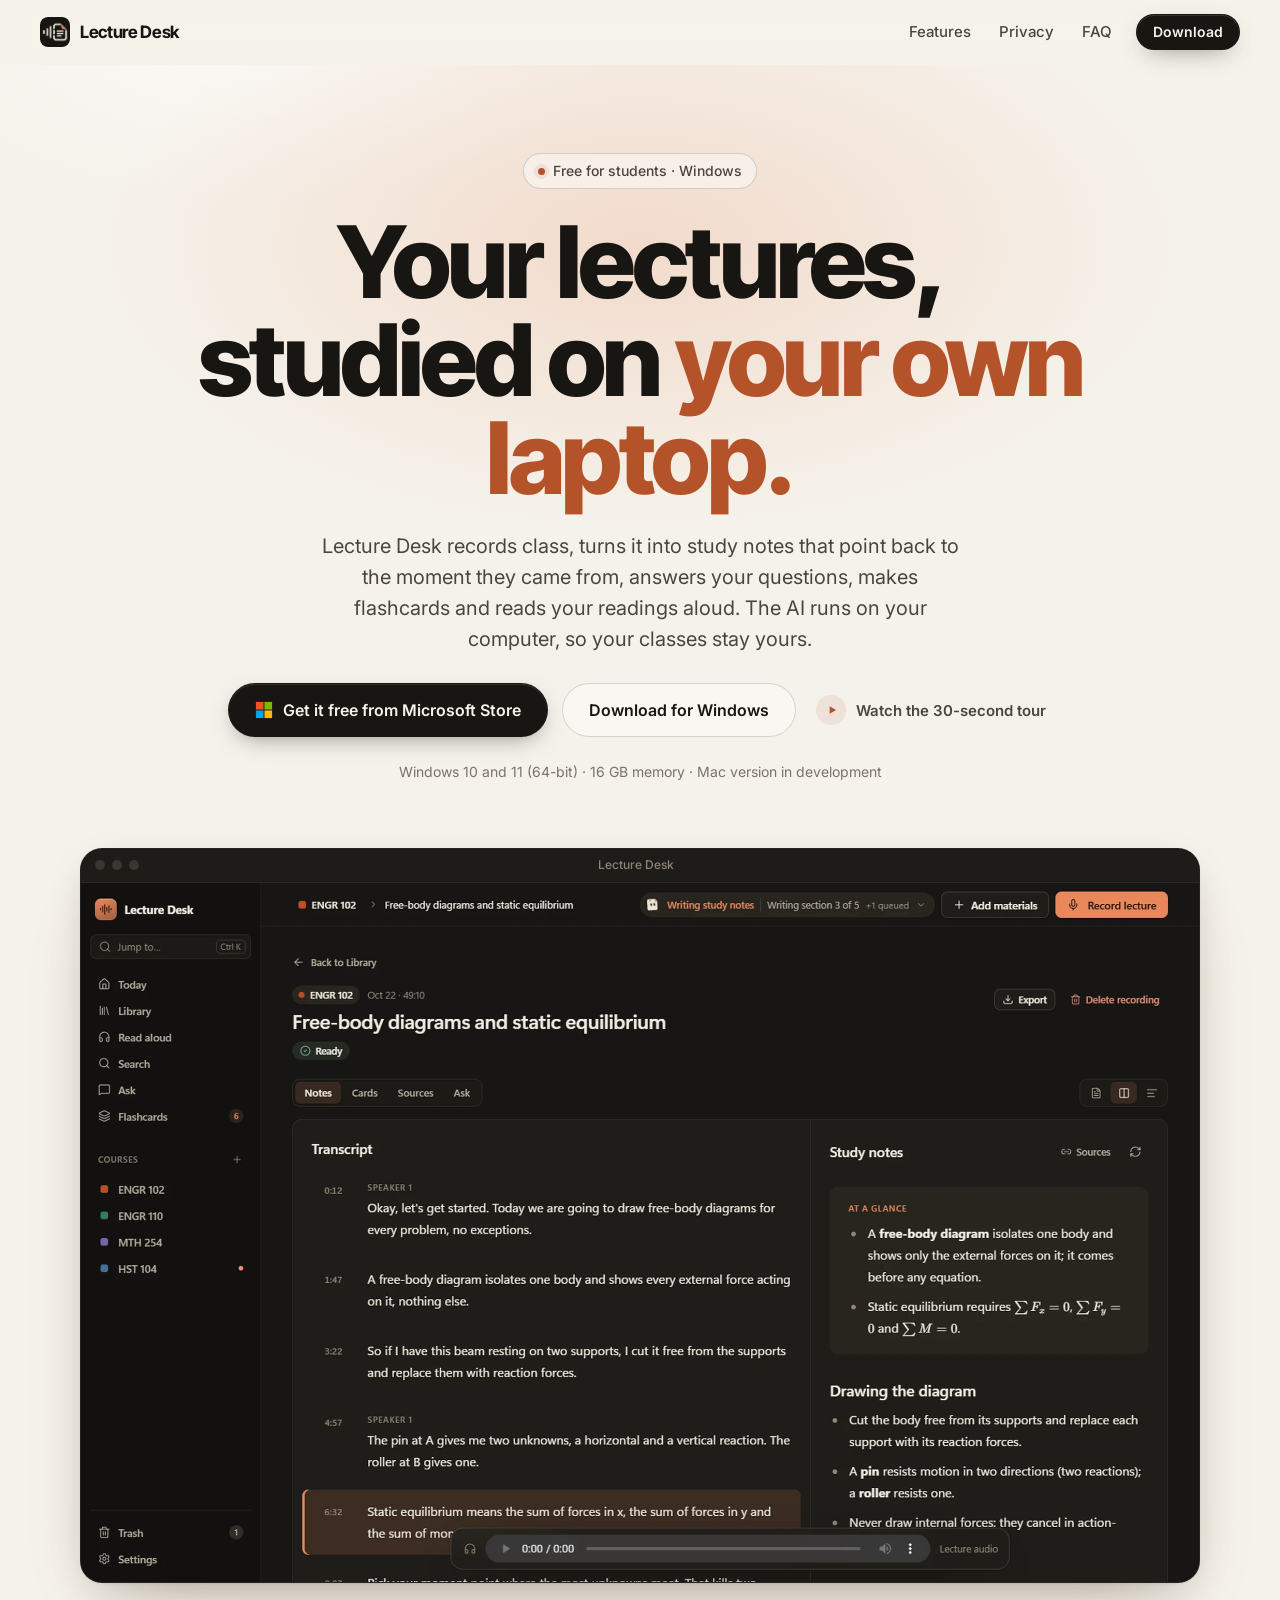
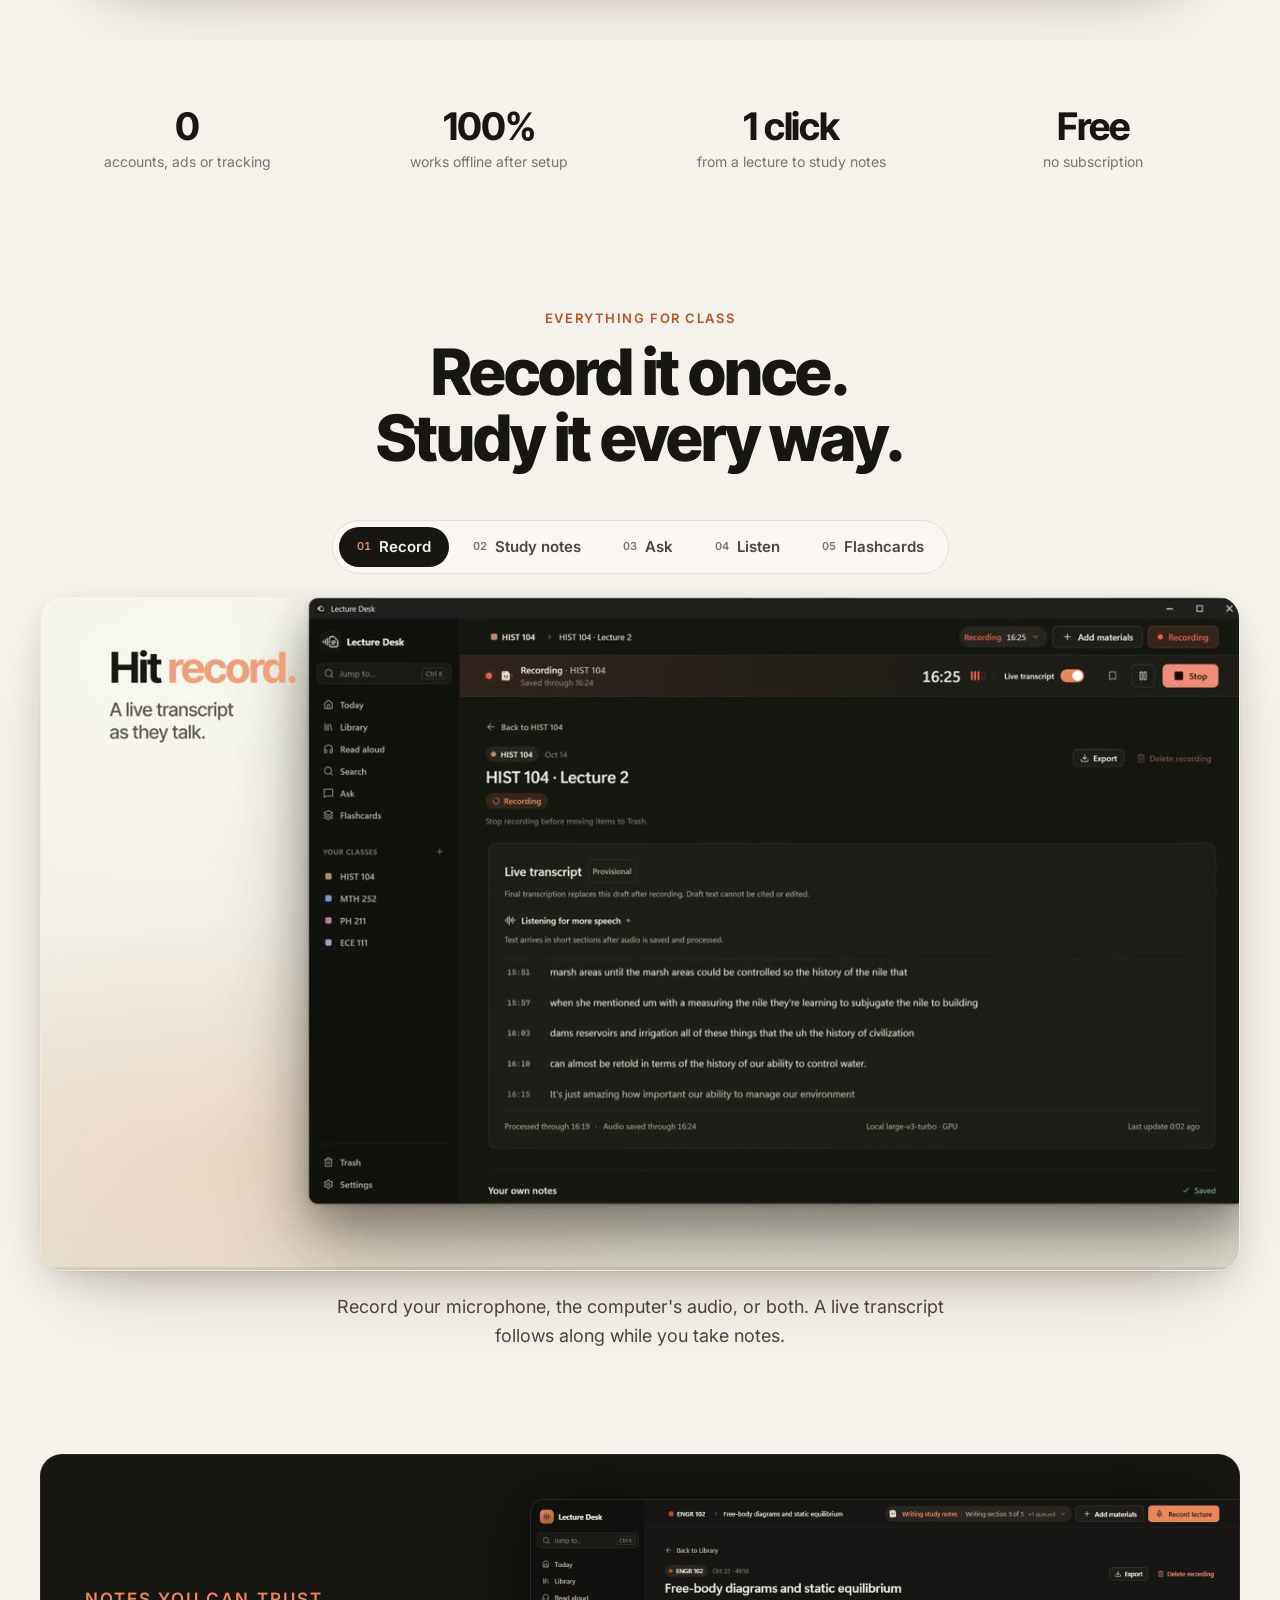
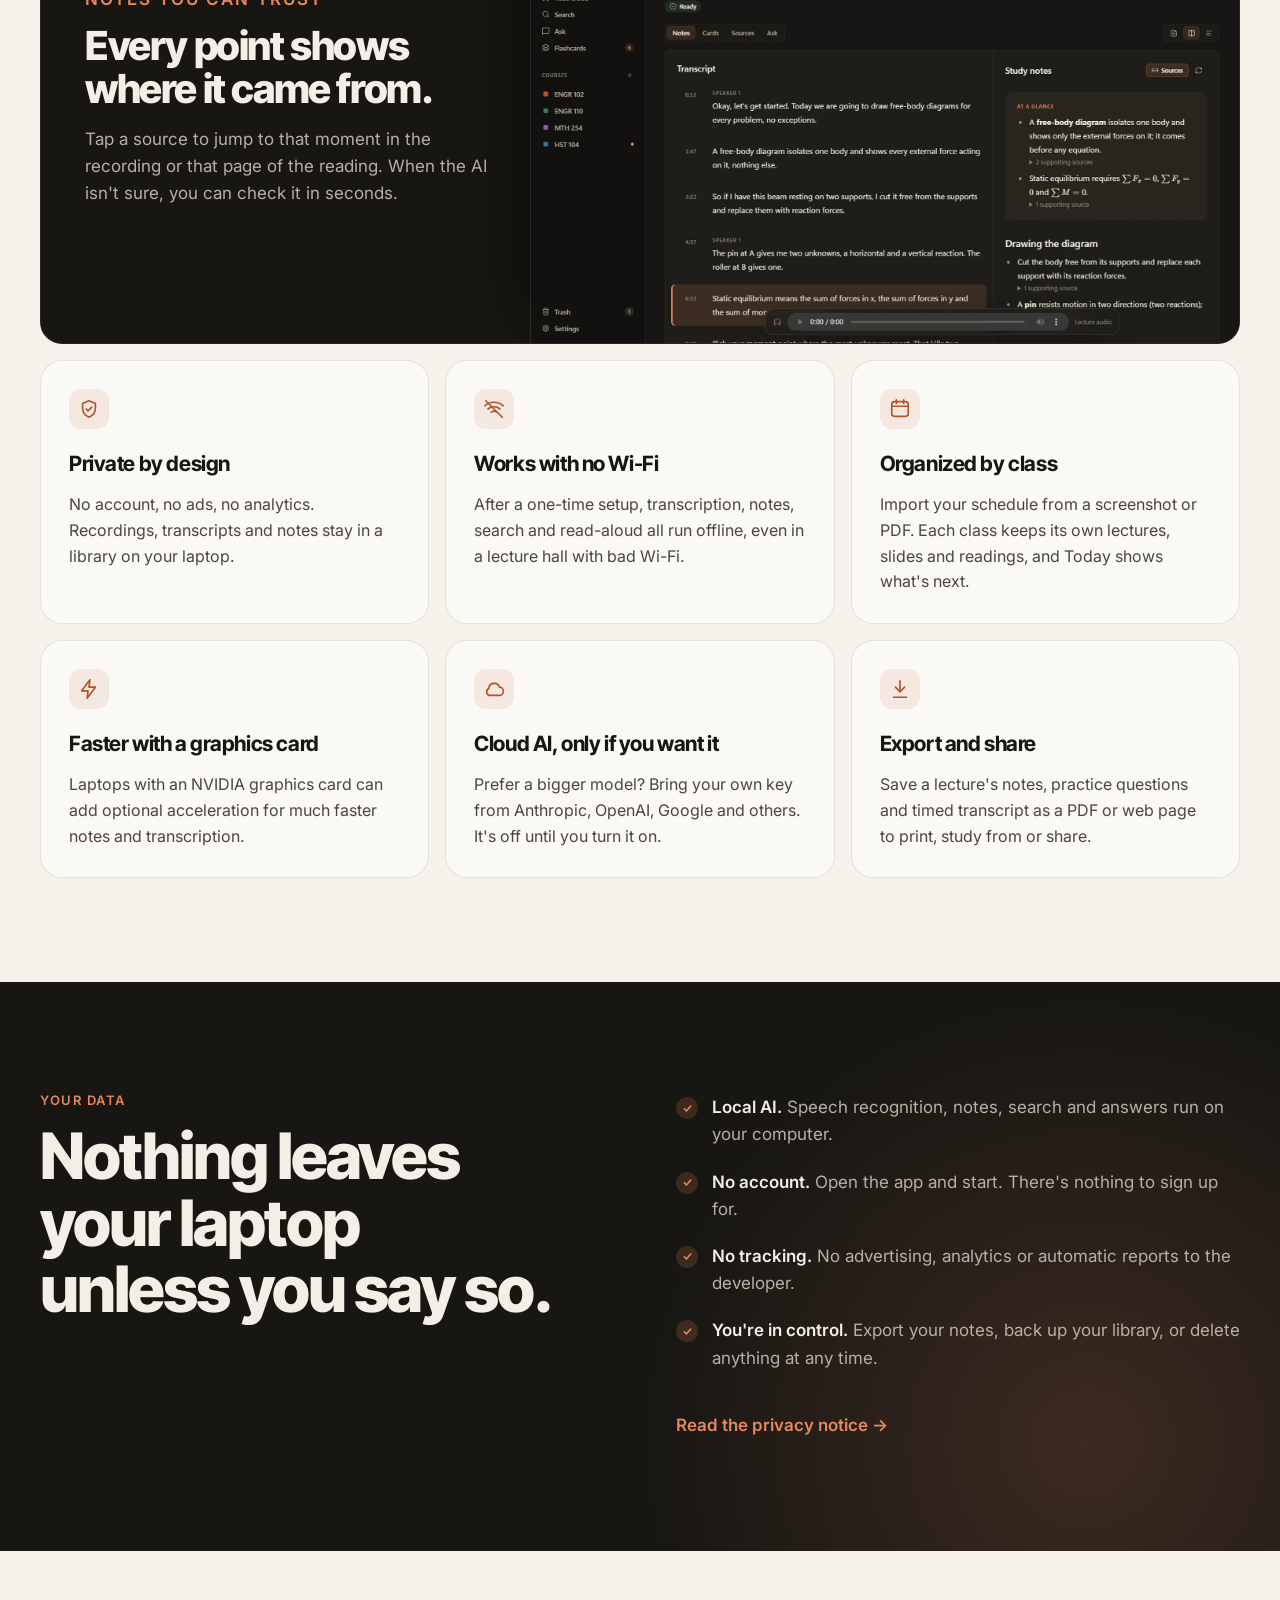
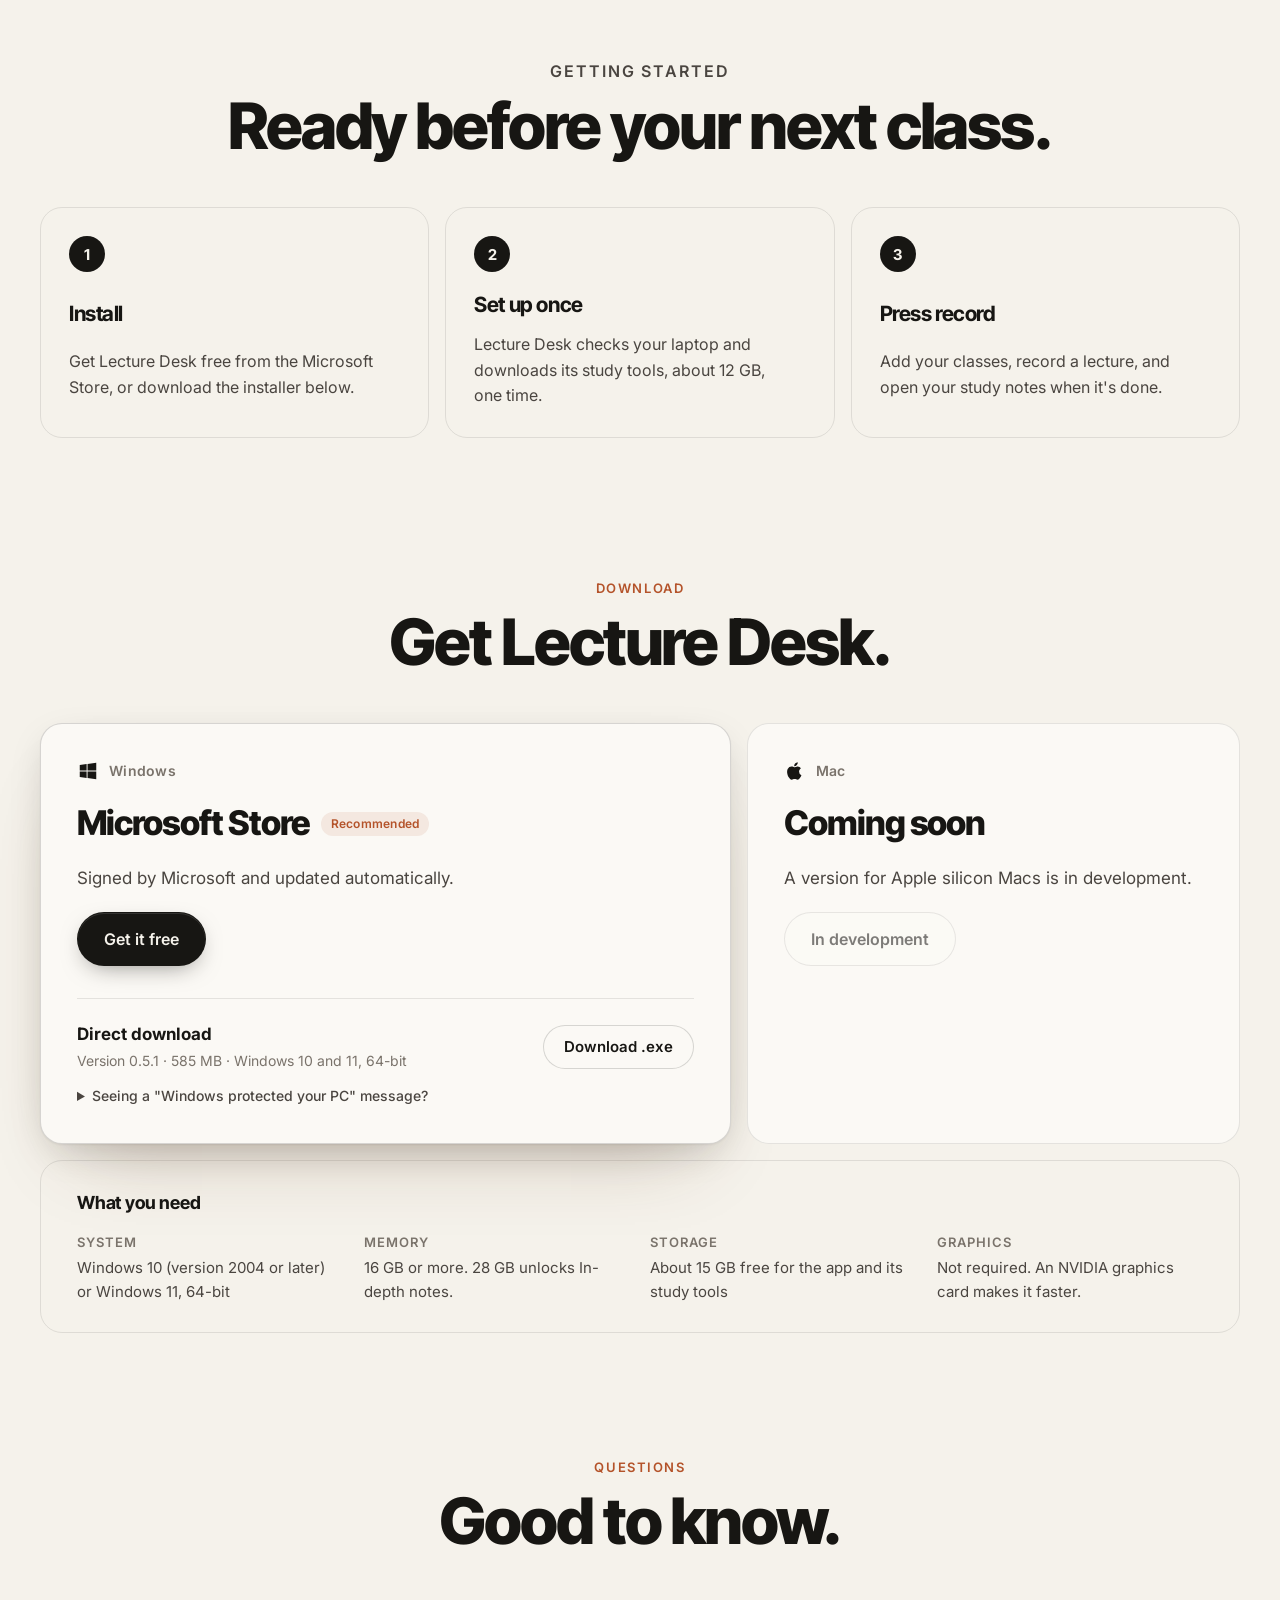
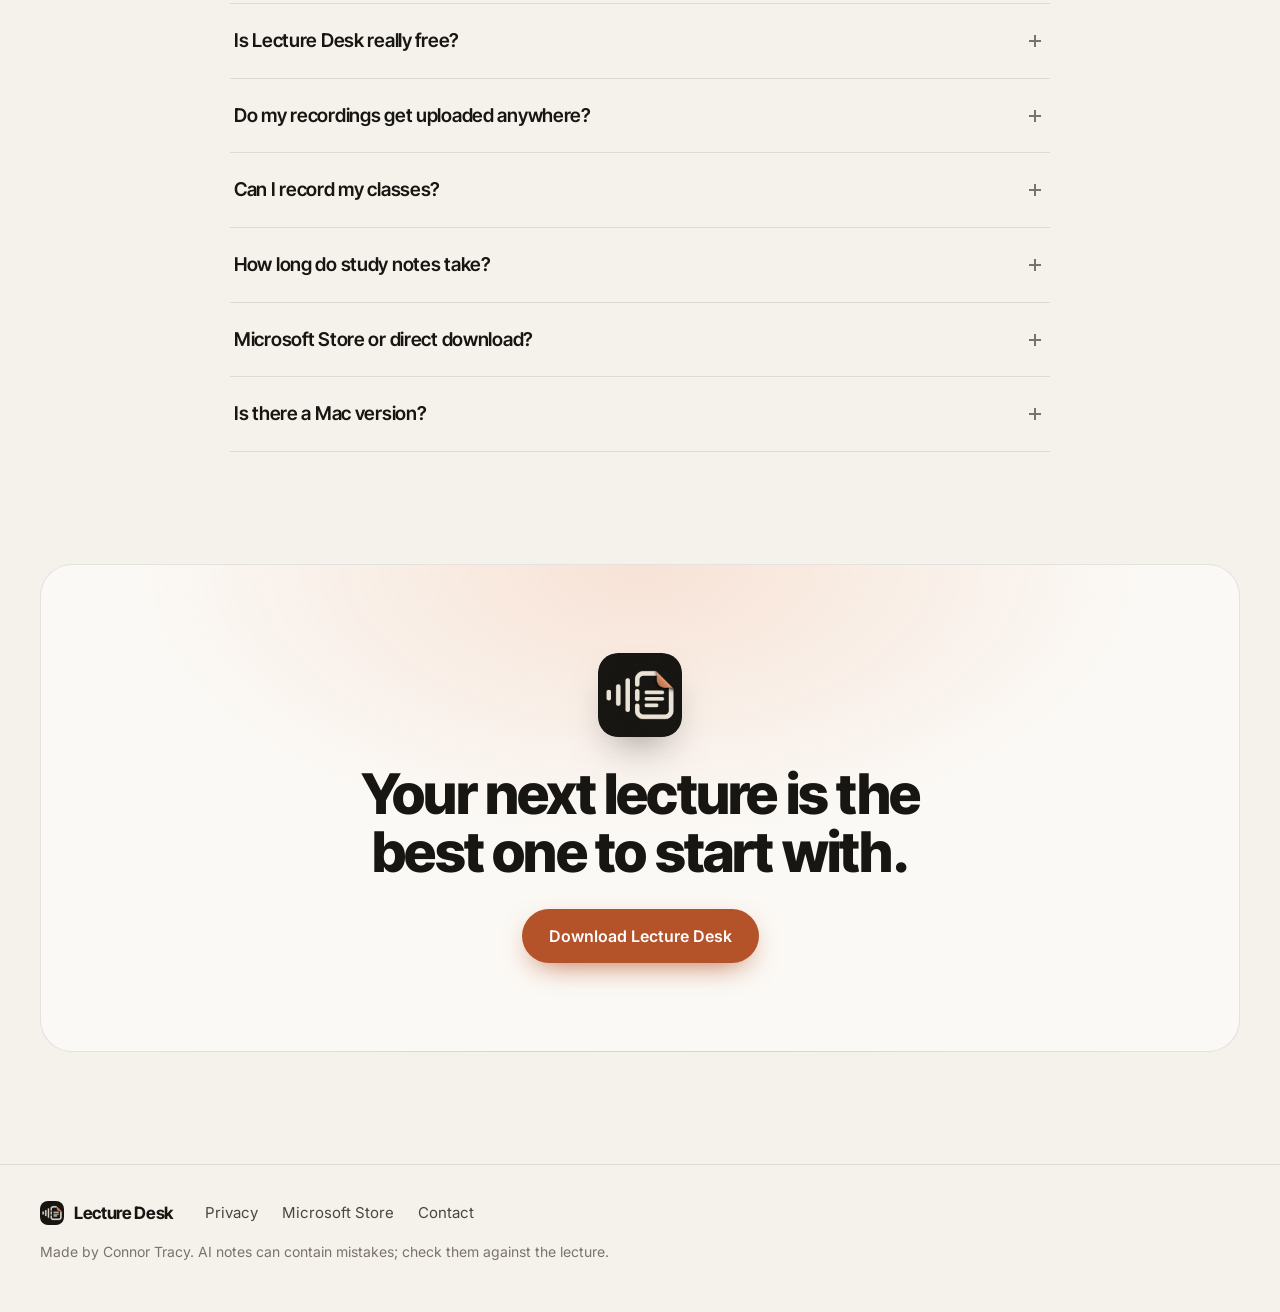
==== index.html @ 7390ad04 "Lecture Desk download site Landing page, feature showcase, privacy notice for 0.5.1 and download lin" ====
<!doctype html>
<html lang="en">
<head>
<meta charset="utf-8">
<meta name="viewport" content="width=device-width,initial-scale=1">
<title>Lecture Desk — your lectures, studied on your own laptop</title>
<meta name="description" content="Lecture Desk records your classes, turns them into study notes with sources, answers your questions, makes flashcards and reads your readings aloud, with AI that runs on your own laptop. Free for Windows.">
<meta name="theme-color" content="#F5F2EB" media="(prefers-color-scheme: light)">
<meta name="theme-color" content="#171613" media="(prefers-color-scheme: dark)">
<meta property="og:type" content="website">
<meta property="og:title" content="Lecture Desk">
<meta property="og:description" content="Your lectures, studied on your own laptop. Free for Windows.">
<meta property="og:url" content="https://connortracy020-oss.github.io/lecture-desk/">
<meta property="og:image" content="https://connortracy020-oss.github.io/lecture-desk/img/og.jpg">
<meta name="twitter:card" content="summary_large_image">
<link rel="icon" href="favicon.ico" sizes="any">
<link rel="icon" type="image/png" href="img/favicon-64.png">
<link rel="apple-touch-icon" href="img/apple-touch-icon.png">
<link rel="preconnect" href="https://fonts.googleapis.com">
<link rel="preconnect" href="https://fonts.gstatic.com" crossorigin>
<link href="https://fonts.googleapis.com/css2?family=Inter:wght@400;500;600&family=Inter+Tight:wght@600;700;800&display=swap" rel="stylesheet">
<link rel="stylesheet" href="styles.css">
</head>
<body>
<a class="skip" href="#main">Skip to content</a>

<header class="nav" id="top">
  <div class="wrap nav-inner">
    <a class="brand" href="#top" aria-label="Lecture Desk home"><picture><source srcset="img/icon-light-512.png" media="(prefers-color-scheme: dark)"><img src="img/icon-512.png" alt="" width="30" height="30"></picture><span>Lecture Desk</span></a>
    <nav class="nav-links" aria-label="Sections">
      <a href="#tour">Features</a>
      <a href="#private">Privacy</a>
      <a href="#faq">FAQ</a>
    </nav>
    <a class="btn btn-small btn-ink" href="#download">Download</a>
  </div>
</header>

<main id="main">
  <section class="hero">
    <div class="hero-glow" aria-hidden="true"></div>
    <div class="wrap hero-copy">
      <p class="eyebrow reveal"><span class="dot" aria-hidden="true"></span>Free for students · Windows</p>
      <h1 class="reveal">Your lectures,<br>studied on <span class="accent">your own laptop.</span></h1>
      <p class="lede reveal">Lecture Desk records class, turns it into study notes that point back to the moment they came from, answers your questions, makes flashcards and reads your readings aloud. The AI runs on your computer, so your classes stay yours.</p>
      <div class="cta-row reveal">
        <a class="btn btn-ink btn-large" href="https://apps.microsoft.com/detail/9MX0MPG0RQTL" data-store-link>
          <svg class="ms" viewBox="0 0 20 20" aria-hidden="true"><rect x="1" y="1" width="8.5" height="8.5" fill="#F25022"/><rect x="10.5" y="1" width="8.5" height="8.5" fill="#7FBA00"/><rect x="1" y="10.5" width="8.5" height="8.5" fill="#00A4EF"/><rect x="10.5" y="10.5" width="8.5" height="8.5" fill="#FFB900"/></svg>
          Get it free from Microsoft Store
        </a>
        <a class="btn btn-ghost btn-large" href="#download" data-direct-only hidden>Download for Windows</a>
        <button class="btn btn-link" type="button" data-open-tour><svg viewBox="0 0 24 24" aria-hidden="true"><path d="M8 5.5v13l11-6.5z"/></svg>Watch the 30-second tour</button>
      </div>
      <p class="fine reveal">Windows 10 and 11 (64-bit) · 16 GB memory · Mac version in development</p>
    </div>
    <div class="wrap">
      <figure class="window hero-shot reveal">
        <div class="window-bar" aria-hidden="true"><span></span><span></span><span></span><em>Lecture Desk</em></div>
        <img src="img/hero-notes.webp" width="2160" height="1350" alt="Lecture Desk showing a lecture transcript next to study notes with formulas">
      </figure>
    </div>
  </section>

  <section class="proof wrap" aria-label="At a glance">
    <div><strong>0</strong><span>accounts, ads or tracking</span></div>
    <div><strong>100%</strong><span>works offline after setup</span></div>
    <div><strong>1 click</strong><span>from a lecture to study notes</span></div>
    <div><strong>Free</strong><span>no subscription</span></div>
  </section>

  <section class="tour" id="tour">
    <div class="wrap">
      <header class="section-head reveal">
        <p class="kicker">Everything for class</p>
        <h2>Record it once.<br>Study it every way.</h2>
      </header>
      <div class="showcase reveal">
        <div class="tabs" role="tablist" aria-label="Lecture Desk features">
          <button role="tab" aria-selected="true" aria-controls="clip" data-clip="x1-record" data-copy="Record your microphone, the computer's audio, or both. A live transcript follows along while you take notes."><span class="n">01</span>Record</button>
          <button role="tab" aria-selected="false" aria-controls="clip" data-clip="x2-notes-export" data-copy="Study notes, key points and practice questions, each linked to the exact moment in the lecture. Export them as a PDF."><span class="n">02</span>Study notes</button>
          <button role="tab" aria-selected="false" aria-controls="clip" data-clip="x3-ask-chat" data-copy="Ask about one lecture, one class or all of them. Answers come only from your own materials, with links to the passages."><span class="n">03</span>Ask</button>
          <button role="tab" aria-selected="false" aria-controls="clip" data-clip="x4-read-aloud" data-copy="Natural voices read your PDFs and textbooks aloud, highlighting each sentence and remembering where you stopped."><span class="n">04</span>Listen</button>
          <button role="tab" aria-selected="false" aria-controls="clip" data-clip="x5-study-tools" data-copy="Flashcards made from your notes, reviewed on a schedule: the ones you miss come back sooner."><span class="n">05</span>Flashcards</button>
        </div>
        <div class="stage window" id="clip" role="tabpanel">
          <video muted playsinline preload="metadata" poster="media/x1-record.jpg" aria-label="Lecture Desk recording a lecture"><source src="media/x1-record.mp4" type="video/mp4"></video>
          <div class="progress" aria-hidden="true"><span></span></div>
        </div>
        <p class="stage-copy" aria-live="polite">Record your microphone, the computer's audio, or both. A live transcript follows along while you take notes.</p>
      </div>
    </div>
  </section>

  <section class="bento wrap" aria-label="Why Lecture Desk">
    <article class="card card-wide card-dark reveal">
      <div class="card-text">
        <p class="kicker">Notes you can trust</p>
        <h3>Every point shows where it came from.</h3>
        <p>Tap a source to jump to that moment in the recording or that page of the reading. When the AI isn't sure, you can check it in seconds.</p>
      </div>
      <img src="img/sources.webp" width="1800" height="1125" alt="Study notes with numbered source links beside the transcript" loading="lazy">
    </article>
    <article class="card reveal">
      <svg class="glyph" viewBox="0 0 24 24" aria-hidden="true"><path d="M12 3l7 3v5c0 4.4-3 8.4-7 10-4-1.6-7-5.6-7-10V6z"/><path d="M9 12l2 2 4-4"/></svg>
      <h3>Private by design</h3>
      <p>No account, no ads, no analytics. Recordings, transcripts and notes stay in a library on your laptop.</p>
    </article>
    <article class="card reveal">
      <svg class="glyph" viewBox="0 0 24 24" aria-hidden="true"><path d="M2 8.5a15 15 0 0 1 20 0"/><path d="M5.5 12a10 10 0 0 1 13 0"/><path d="M9 15.5a5 5 0 0 1 6 0"/><path d="M3 3l18 18"/></svg>
      <h3>Works with no Wi-Fi</h3>
      <p>After a one-time setup, transcription, notes, search and read-aloud all run offline, even in a lecture hall with bad Wi-Fi.</p>
    </article>
    <article class="card reveal">
      <svg class="glyph" viewBox="0 0 24 24" aria-hidden="true"><rect x="3" y="4" width="18" height="16" rx="3"/><path d="M3 9h18M8 2v4M16 2v4"/></svg>
      <h3>Organized by class</h3>
      <p>Import your schedule from a screenshot or PDF. Each class keeps its own lectures, slides and readings, and Today shows what's next.</p>
    </article>
    <article class="card reveal">
      <svg class="glyph" viewBox="0 0 24 24" aria-hidden="true"><path d="M13 2L4 14h7l-1 8 9-12h-7z"/></svg>
      <h3>Faster with a graphics card</h3>
      <p>Laptops with an NVIDIA graphics card can add optional acceleration for much faster notes and transcription.</p>
    </article>
    <article class="card reveal">
      <svg class="glyph" viewBox="0 0 24 24" aria-hidden="true"><path d="M17.5 19a4.5 4.5 0 0 0 .5-9 6 6 0 0 0-11.7 1.5A4 4 0 0 0 7 19z"/></svg>
      <h3>Cloud AI, only if you want it</h3>
      <p>Prefer a bigger model? Bring your own key from Anthropic, OpenAI, Google and others. It's off until you turn it on.</p>
    </article>
    <article class="card reveal">
      <svg class="glyph" viewBox="0 0 24 24" aria-hidden="true"><path d="M12 3v12"/><path d="M7 10l5 5 5-5"/><path d="M5 21h14"/></svg>
      <h3>Export and share</h3>
      <p>Save a lecture's notes, practice questions and timed transcript as a PDF or web page to print, study from or share.</p>
    </article>
  </section>

  <section class="private" id="private">
    <div class="wrap private-inner">
      <div class="reveal">
        <p class="kicker">Your data</p>
        <h2>Nothing leaves your laptop unless you say so.</h2>
      </div>
      <ul class="checks reveal">
        <li><strong>Local AI.</strong> Speech recognition, notes, search and answers run on your computer.</li>
        <li><strong>No account.</strong> Open the app and start. There's nothing to sign up for.</li>
        <li><strong>No tracking.</strong> No advertising, analytics or automatic reports to the developer.</li>
        <li><strong>You're in control.</strong> Export your notes, back up your library, or delete anything at any time.</li>
      </ul>
      <a class="more reveal" href="privacy.html">Read the privacy notice →</a>
    </div>
  </section>

  <section class="steps wrap" aria-labelledby="how">
    <header class="section-head reveal"><p class="kicker">Getting started</p><h2 id="how">Ready before your next class.</h2></header>
    <ol>
      <li class="reveal"><span>1</span><h3>Install</h3><p>Get Lecture Desk free from the Microsoft Store, or download the installer below.</p></li>
      <li class="reveal"><span>2</span><h3>Set up once</h3><p>Lecture Desk checks your laptop and downloads its study tools, about 12 GB, one time.</p></li>
      <li class="reveal"><span>3</span><h3>Press record</h3><p>Add your classes, record a lecture, and open your study notes when it's done.</p></li>
    </ol>
  </section>

  <section class="download" id="download">
    <div class="wrap">
      <header class="section-head reveal"><p class="kicker">Download</p><h2>Get Lecture Desk.</h2></header>
      <div class="dl-grid">
        <article class="dl-card dl-primary reveal">
          <div class="dl-os"><svg viewBox="0 0 24 24" aria-hidden="true"><path d="M3 5.5 10.5 4.4v7.1H3zM11.5 4.3 21 3v8.5h-9.5zM3 12.5h7.5v7.1L3 18.5zM11.5 12.5H21V21l-9.5-1.3z"/></svg>Windows</div>
          <h3>Microsoft Store <span class="badge">Recommended</span></h3>
          <p>Signed by Microsoft and updated automatically.</p>
          <a class="btn btn-ink btn-large" href="https://apps.microsoft.com/detail/9MX0MPG0RQTL" data-store-link>Get it free</a>
          <div class="direct" data-direct-only hidden>
            <div class="direct-row">
              <div><strong>Direct download</strong><span data-direct-meta>Installer for Windows 10 and 11, 64-bit</span></div>
              <a class="btn btn-ghost" data-direct-link href="#">Download .exe</a>
            </div>
            <details class="smartscreen"><summary>Seeing a "Windows protected your PC" message?</summary><p>The direct installer isn't code-signed yet, so Windows SmartScreen may warn you. Choose <strong>More info</strong>, then <strong>Run anyway</strong>. To skip the warning, use the Microsoft Store version, which Microsoft signs. You can compare the file's SHA-256 below with yours by running <code>certutil -hashfile</code> on it.</p><p class="hash" data-direct-hash></p></details>
          </div>
        </article>
        <article class="dl-card reveal">
          <div class="dl-os"><svg viewBox="0 0 24 24" aria-hidden="true"><path d="M16.4 12.6c0-2.4 2-3.6 2.1-3.7a4.5 4.5 0 0 0-3.5-1.9c-1.5-.2-2.9.9-3.7.9s-1.9-.9-3.2-.8A4.7 4.7 0 0 0 4.2 9.5c-1.7 2.9-.4 7.3 1.2 9.7.8 1.2 1.8 2.5 3 2.4s1.7-.8 3.2-.8 1.9.8 3.2.8 2.1-1.2 2.9-2.4a10 10 0 0 0 1.3-2.7 4.2 4.2 0 0 1-2.6-3.9zM14 5.5a4.2 4.2 0 0 0 1-3.1 4.4 4.4 0 0 0-2.9 1.5 4.1 4.1 0 0 0-1 3 3.6 3.6 0 0 0 2.9-1.4z"/></svg>Mac</div>
          <h3>Coming soon</h3>
          <p>A version for Apple silicon Macs is in development.</p>
          <span class="btn btn-ghost btn-large is-disabled" aria-disabled="true">In development</span>
        </article>
      </div>
      <div class="reqs reveal">
        <h3>What you need</h3>
        <dl>
          <div><dt>System</dt><dd>Windows 10 (version 2004 or later) or Windows 11, 64-bit</dd></div>
          <div><dt>Memory</dt><dd>16 GB or more. 28 GB unlocks In-depth notes.</dd></div>
          <div><dt>Storage</dt><dd>About 15 GB free for the app and its study tools</dd></div>
          <div><dt>Graphics</dt><dd>Not required. An NVIDIA graphics card makes it faster.</dd></div>
        </dl>
      </div>
    </div>
  </section>

  <section class="faq wrap" id="faq" aria-labelledby="faq-title">
    <header class="section-head reveal"><p class="kicker">Questions</p><h2 id="faq-title">Good to know.</h2></header>
    <div class="faq-list">
      <details class="reveal"><summary>Is Lecture Desk really free?</summary><p>Yes. There's no subscription, no account and no ads. The only optional costs are cloud AI features, which use your own API key and are billed by that provider if you turn them on.</p></details>
      <details class="reveal"><summary>Do my recordings get uploaded anywhere?</summary><p>No. Recordings, transcripts, notes and readings stay in a library on your laptop and are processed by AI running on it. If you choose to turn on cloud transcription or cloud notes with your own key, the app asks first and only sends what that feature needs.</p></details>
      <details class="reveal"><summary>Can I record my classes?</summary><p>That depends on your school and your instructor. Check your class's recording rules and get any permission you need before recording.</p></details>
      <details class="reveal"><summary>How long do study notes take?</summary><p>It depends on your laptop and the length of the lecture. Lecture Desk shows an estimate before it starts, keeps working in the background, and is much faster with an NVIDIA graphics card.</p></details>
      <details class="reveal"><summary>Microsoft Store or direct download?</summary><p>The Microsoft Store version is signed by Microsoft and updates itself, so it's the easiest choice. The direct installer is the same app for laptops where the Store isn't available. It doesn't update itself, so download new versions from this page.</p></details>
      <details class="reveal"><summary>Is there a Mac version?</summary><p>It's in development for Apple silicon Macs. This page will have the download when it's ready.</p></details>
    </div>
  </section>

  <section class="final">
    <div class="wrap final-inner reveal">
      <picture><source srcset="img/icon-light-512.png" media="(prefers-color-scheme: dark)"><img src="img/icon-512.png" alt="" width="84" height="84"></picture>
      <h2>Your next lecture is the best one to start with.</h2>
      <a class="btn btn-accent btn-large" href="#download">Download Lecture Desk</a>
    </div>
  </section>
</main>

<footer class="footer">
  <div class="wrap footer-inner">
    <a class="brand" href="#top"><picture><source srcset="img/icon-light-512.png" media="(prefers-color-scheme: dark)"><img src="img/icon-512.png" alt="" width="24" height="24"></picture><span>Lecture Desk</span></a>
    <nav aria-label="Footer"><a href="privacy.html">Privacy</a><a href="https://apps.microsoft.com/detail/9MX0MPG0RQTL" data-store-link>Microsoft Store</a><a href="mailto:connor.tracy@gmail.com">Contact</a></nav>
    <p>Made by Connor Tracy. AI notes can contain mistakes; check them against the lecture.</p>
  </div>
</footer>

<dialog class="tour-dialog" aria-label="Lecture Desk tour video">
  <form method="dialog"><button class="close" aria-label="Close video">×</button></form>
  <video controls playsinline preload="none" poster="media/tour.jpg"><source src="media/tour.mp4" type="video/mp4"></video>
</dialog>

<script src="site.js" defer></script>
</body>
</html>
---- styles.css ----
/* Lecture Desk website. Colors and type follow the app and the launch video. */
:root {
  --bg: #F5F2EB;
  --bg-2: #EDE7DC;
  --paper: #FBF9F5;
  --ink: #171613;
  --ink-2: #4A4540;
  --ink-3: #7A736B;
  --line: rgb(23 22 19 / .10);
  --line-2: rgb(23 22 19 / .16);
  --brand: #B4532A;
  --brand-2: #E8875B;
  --brand-soft: rgb(180 83 42 / .10);
  --dark: #171613;
  --dark-2: #22201C;
  --dark-ink: #F3EEE6;
  --dark-ink-2: #B9B0A4;
  --radius: 22px;
  --radius-sm: 14px;
  --shadow: 0 1px 2px rgb(23 22 19 / .06), 0 12px 40px -12px rgb(23 22 19 / .22), 0 40px 80px -40px rgb(90 50 20 / .30);
  --display: "Inter Tight", "Inter", system-ui, -apple-system, "Segoe UI", sans-serif;
  --text: "Inter", system-ui, -apple-system, "Segoe UI", sans-serif;
  --gutter: 24px;
  color-scheme: light;
}
@media (prefers-color-scheme: dark) {
  :root {
    --bg: #12110F; --bg-2: #1A1815; --paper: #1D1B18; --ink: #F3EEE6; --ink-2: #CFC6BA; --ink-3: #9A9187;
    --line: rgb(243 238 230 / .09); --line-2: rgb(243 238 230 / .16); --brand: #E8875B; --brand-2: #F29C73; --brand-soft: rgb(232 135 91 / .14);
    --dark: #0D0C0A; --dark-2: #1D1B18;
    --shadow: 0 1px 2px rgb(0 0 0 / .4), 0 20px 50px -20px rgb(0 0 0 / .7), 0 50px 90px -50px rgb(232 135 91 / .25);
    color-scheme: dark;
  }
}

*, *::before, *::after { box-sizing: border-box; }
[hidden] { display: none !important; }
html { scroll-behavior: smooth; -webkit-text-size-adjust: 100%; }
@media (prefers-reduced-motion: reduce) { html { scroll-behavior: auto; } }
body { margin: 0; background: var(--bg); color: var(--ink); font: 400 17px/1.6 var(--text); -webkit-font-smoothing: antialiased; text-rendering: optimizeLegibility; overflow-x: hidden; }
img, video { display: block; max-width: 100%; height: auto; }
a { color: inherit; }
h1, h2, h3 { font-family: var(--display); color: var(--ink); margin: 0; letter-spacing: -.03em; text-wrap: balance; }
p { margin: 0; text-wrap: pretty; }
.wrap { width: min(1200px, 100% - 2 * var(--gutter)); margin-inline: auto; }
@media (max-width: 640px) { :root { --gutter: 16px; } body { font-size: 16px; } }
.skip { position: absolute; left: -999px; top: 8px; z-index: 100; background: var(--ink); color: var(--bg); padding: 8px 14px; border-radius: 10px; }
.skip:focus { left: 8px; }
:focus-visible { outline: 2px solid var(--brand); outline-offset: 3px; border-radius: 6px; }

/* Navigation */
.nav { position: sticky; top: 0; z-index: 50; backdrop-filter: saturate(1.4) blur(16px); -webkit-backdrop-filter: saturate(1.4) blur(16px); background: color-mix(in srgb, var(--bg) 78%, transparent); border-bottom: 1px solid transparent; transition: border-color .3s; }
.nav.scrolled { border-bottom-color: var(--line); }
.nav-inner { display: flex; align-items: center; gap: 24px; height: 64px; }
.brand { display: inline-flex; align-items: center; gap: 10px; text-decoration: none; font: 700 17px/1 var(--display); letter-spacing: -.02em; }
.brand img { border-radius: 8px; }
.nav-links { display: flex; gap: 28px; margin-left: auto; }
.nav-links a { text-decoration: none; color: var(--ink-2); font-size: 15px; font-weight: 500; }
.nav-links a:hover { color: var(--ink); }
@media (max-width: 720px) { .nav-links { display: none; } .nav .btn { margin-left: auto; } }
.doc .nav .btn { margin-left: auto; }

/* Buttons */
.btn { --h: 44px; display: inline-flex; align-items: center; justify-content: center; gap: 10px; height: var(--h); padding: 0 20px; border-radius: 999px; border: 1px solid transparent; font: 600 15px/1 var(--text); text-decoration: none; cursor: pointer; white-space: nowrap; transition: transform .2s cubic-bezier(.2,.8,.2,1), background-color .2s, box-shadow .2s, border-color .2s; }
.btn:active { transform: scale(.98); }
.btn-small { --h: 36px; padding: 0 16px; font-size: 14px; }
.btn-large { --h: 54px; padding: 0 26px; font-size: 16px; }
.btn-ink { background: var(--ink); color: var(--bg); box-shadow: 0 1px 0 rgb(255 255 255 / .12) inset, 0 8px 24px -10px rgb(23 22 19 / .55); }
.btn-ink:hover { transform: translateY(-1px); box-shadow: 0 1px 0 rgb(255 255 255 / .12) inset, 0 14px 30px -12px rgb(23 22 19 / .6); }
.btn-ghost { background: color-mix(in srgb, var(--paper) 70%, transparent); color: var(--ink); border-color: var(--line-2); }
.btn-ghost:hover { border-color: var(--ink-3); transform: translateY(-1px); }
.btn-accent { background: var(--brand); color: #fff; box-shadow: 0 10px 30px -12px var(--brand); }
.btn-accent:hover { transform: translateY(-1px); filter: brightness(1.05); }
.btn-link { background: none; border: 0; color: var(--ink-2); padding: 0 6px; }
.btn-link svg { width: 30px; height: 30px; padding: 8px 7px 8px 9px; border-radius: 50%; background: var(--brand-soft); fill: var(--brand); transition: transform .2s; }
.btn-link:hover { color: var(--ink); }
.btn-link:hover svg { transform: scale(1.08); }
.btn .ms { width: 18px; height: 18px; }
.is-disabled { opacity: .55; pointer-events: none; }

/* Hero */
.hero { position: relative; padding: 88px 0 40px; overflow: clip; }
.hero-glow { position: absolute; inset: -20% -10% auto; height: 900px; background: radial-gradient(50% 45% at 50% 55%, rgb(232 135 91 / .22), transparent 70%), radial-gradient(35% 30% at 25% 30%, rgb(255 255 255 / .55), transparent 70%); pointer-events: none; }
@media (prefers-color-scheme: dark) { .hero-glow { background: radial-gradient(50% 45% at 50% 60%, rgb(232 135 91 / .16), transparent 70%); } }
.hero-copy { position: relative; text-align: center; display: grid; justify-items: center; gap: 24px; }
.eyebrow { display: inline-flex; align-items: center; gap: 8px; padding: 6px 14px; border-radius: 999px; border: 1px solid var(--line-2); background: color-mix(in srgb, var(--paper) 60%, transparent); font-size: 14px; font-weight: 500; color: var(--ink-2); }
.dot { width: 7px; height: 7px; border-radius: 50%; background: var(--brand); box-shadow: 0 0 0 4px var(--brand-soft); }
h1 { font-size: clamp(44px, 8.4vw, 100px); line-height: .98; letter-spacing: -.035em; font-weight: 800; }
.accent { color: var(--brand); }
.lede { max-width: 640px; font-size: clamp(17px, 2vw, 20px); color: var(--ink-2); line-height: 1.55; }
.cta-row { display: flex; flex-wrap: wrap; justify-content: center; align-items: center; gap: 12px 14px; margin-top: 4px; }
.fine { font-size: 14px; color: var(--ink-3); }
@media (max-width: 520px) { .cta-row .btn-large { width: 100%; } .hero { padding-top: 56px; } }

/* App window frame */
.window { position: relative; border-radius: var(--radius); background: var(--dark); box-shadow: var(--shadow); overflow: hidden; border: 1px solid rgb(255 255 255 / .06); }
.window-bar { display: flex; align-items: center; gap: 7px; height: 34px; padding: 0 14px; background: #1E1C19; border-bottom: 1px solid rgb(255 255 255 / .06); }
.window-bar span { width: 10px; height: 10px; border-radius: 50%; background: #3A3631; }
.window-bar em { margin: 0 auto; transform: translateX(-30px); font: 500 12px/1 var(--text); font-style: normal; color: #8C847A; }
.hero-shot { margin-top: 64px; transform-origin: 50% 0; }
@supports (animation-timeline: view()) {
  @media (prefers-reduced-motion: no-preference) and (min-width: 721px) {
    .hero-shot { animation: tilt linear both; animation-timeline: view(); animation-range: entry 0% cover 45%; }
    @keyframes tilt { from { transform: perspective(1600px) rotateX(14deg) scale(.94); } to { transform: none; } }
  }
}

/* Proof strip */
.proof { display: grid; grid-template-columns: repeat(4, 1fr); gap: 8px; padding: 56px 0 24px; }
.proof div { display: grid; gap: 4px; padding: 10px 4px; text-align: center; }
.proof strong { font: 700 clamp(26px, 3.6vw, 38px)/1.1 var(--display); letter-spacing: -.03em; }
.proof span { color: var(--ink-3); font-size: 14px; }
@media (max-width: 720px) { .proof { grid-template-columns: repeat(2, 1fr); gap: 20px 8px; } }

/* Section heads */
.section-head { display: grid; gap: 14px; text-align: center; justify-items: center; margin-bottom: 48px; }
.kicker { font: 600 13px/1 var(--text); letter-spacing: .12em; text-transform: uppercase; color: var(--brand); }
h2 { font-size: clamp(34px, 5.4vw, 64px); line-height: 1.04; letter-spacing: -.032em; font-weight: 800; }

/* Feature showcase */
.tour { padding: 104px 0 40px; }
.showcase { display: grid; gap: 22px; }
.tabs { display: flex; justify-content: center; gap: 6px; padding: 6px; margin-inline: auto; border-radius: 999px; background: color-mix(in srgb, var(--paper) 75%, transparent); border: 1px solid var(--line); max-width: 100%; overflow-x: auto; scrollbar-width: none; }
.tabs::-webkit-scrollbar { display: none; }
.tabs button { position: relative; display: inline-flex; align-items: center; gap: 8px; height: 40px; padding: 0 18px; border: 0; border-radius: 999px; background: transparent; color: var(--ink-2); font: 600 15px/1 var(--text); cursor: pointer; white-space: nowrap; transition: background-color .25s, color .25s; }
.tabs button .n { font: 600 11px/1 var(--text); color: var(--ink-3); font-variant-numeric: tabular-nums; }
.tabs button:hover { color: var(--ink); }
.tabs button[aria-selected="true"] { background: var(--ink); color: var(--bg); }
.tabs button[aria-selected="true"] .n { color: var(--brand-2); }
.stage { aspect-ratio: 16 / 9; background: #EEEAE1; }
.stage video { width: 100%; height: 100%; object-fit: cover; }
.progress { position: absolute; left: 0; right: 0; bottom: 0; height: 3px; background: rgb(23 22 19 / .08); }
.progress span { display: block; height: 100%; width: 0; background: var(--brand); transition: width .2s linear; }
.stage-copy { max-width: 640px; margin-inline: auto; text-align: center; color: var(--ink-2); font-size: 18px; min-height: 3.2em; }
@media (max-width: 640px) { .tabs { justify-content: flex-start; border-radius: 18px; } .tabs button { padding: 0 14px; } .stage { border-radius: var(--radius-sm); } }

/* Bento */
.bento { display: grid; grid-template-columns: repeat(3, 1fr); gap: 16px; padding: 64px 0 104px; }
.card { display: grid; align-content: start; gap: 12px; padding: 28px; border-radius: var(--radius); background: var(--paper); border: 1px solid var(--line); transition: transform .35s cubic-bezier(.2,.8,.2,1), box-shadow .35s; }
.card:hover { transform: translateY(-3px); box-shadow: 0 20px 40px -24px rgb(23 22 19 / .35); }
.card h3 { font-size: 21px; letter-spacing: -.02em; font-weight: 700; }
.card p { color: var(--ink-2); font-size: 16px; }
.glyph { width: 40px; height: 40px; padding: 9px; border-radius: 12px; background: var(--brand-soft); fill: none; stroke: var(--brand); stroke-width: 1.8; stroke-linecap: round; stroke-linejoin: round; margin-bottom: 6px; }
.card-wide { grid-column: 1 / -1; grid-template-columns: minmax(260px, .8fr) 1.4fr; align-items: center; gap: 40px; padding: 44px 0 0 44px; overflow: hidden; }
.card-dark { background: var(--dark); border-color: rgb(255 255 255 / .06); }
.card-dark h3 { color: var(--dark-ink); font-size: clamp(28px, 3.4vw, 40px); line-height: 1.08; letter-spacing: -.035em; font-weight: 800; }
.card-dark p { color: var(--dark-ink-2); font-size: 17px; }
.card-dark .card-text { display: grid; gap: 16px; padding-bottom: 44px; }
.card-dark .kicker { color: var(--brand-2); }
.card-dark img { border-radius: 14px 0 0 0; border: 1px solid rgb(255 255 255 / .08); border-width: 1px 0 0 1px; box-shadow: -20px -10px 60px -20px rgb(0 0 0 / .6); }
@media (max-width: 900px) { .bento { grid-template-columns: 1fr 1fr; } .card-wide { grid-template-columns: 1fr; padding: 32px 0 0 32px; gap: 8px; } .card-dark .card-text { padding: 0 32px 24px 0; } }
@media (max-width: 600px) { .bento { grid-template-columns: 1fr; } }

/* Privacy band */
.private { background: var(--dark); color: var(--dark-ink); padding: 112px 0; position: relative; overflow: clip; }
.private::before { content: ""; position: absolute; inset: auto -20% -60% auto; width: 900px; height: 900px; background: radial-gradient(closest-side, rgb(232 135 91 / .18), transparent); pointer-events: none; }
.private-inner { position: relative; display: grid; grid-template-columns: 1fr 1fr; gap: 40px 72px; align-items: start; }
.private h2 { color: var(--dark-ink); }
.private .kicker { color: var(--brand-2); margin-bottom: 16px; }
.checks { list-style: none; margin: 0; padding: 0; display: grid; gap: 20px; }
.checks li { position: relative; padding-left: 36px; color: var(--dark-ink-2); font-size: 17px; }
.checks li::before { content: ""; position: absolute; left: 0; top: 3px; width: 22px; height: 22px; border-radius: 50%; background: rgb(232 135 91 / .18) url("data:image/svg+xml,%3Csvg xmlns='http://www.w3.org/2000/svg' viewBox='0 0 24 24' fill='none' stroke='%23E8875B' stroke-width='3' stroke-linecap='round' stroke-linejoin='round'%3E%3Cpath d='M6 12.5l4 4 8-9'/%3E%3C/svg%3E") center / 13px no-repeat; }
.checks strong { color: var(--dark-ink); font-weight: 600; }
.more { grid-column: 2; color: var(--brand-2); font-weight: 600; text-decoration: none; }
.more:hover { text-decoration: underline; text-underline-offset: 4px; }
@media (max-width: 800px) { .private-inner { grid-template-columns: 1fr; } .more { grid-column: 1; } .private { padding: 80px 0; } }

/* Steps */
.steps { padding: 112px 0 40px; }
.steps ol { list-style: none; margin: 0; padding: 0; display: grid; grid-template-columns: repeat(3, 1fr); gap: 16px; counter-reset: step; }
.steps li { display: grid; gap: 10px; padding: 28px; border-radius: var(--radius); border: 1px solid var(--line); }
.steps li span { display: grid; place-items: center; width: 36px; height: 36px; border-radius: 50%; background: var(--ink); color: var(--bg); font: 700 15px/1 var(--display); margin-bottom: 6px; }
.steps h3 { font-size: 21px; letter-spacing: -.02em; }
.steps p { color: var(--ink-2); font-size: 16px; }
@media (max-width: 800px) { .steps ol { grid-template-columns: 1fr; } }

/* Download */
.download { padding: 104px 0; }
.dl-grid { display: grid; grid-template-columns: 1.4fr 1fr; gap: 16px; }
.dl-card { display: grid; align-content: start; gap: 14px; padding: 36px; border-radius: var(--radius); background: var(--paper); border: 1px solid var(--line); }
.dl-primary { box-shadow: var(--shadow); border-color: var(--line-2); }
.dl-card .btn { justify-self: start; margin-top: 6px; }
.dl-os { display: inline-flex; align-items: center; gap: 10px; font: 600 14px/1 var(--text); color: var(--ink-3); letter-spacing: .02em; }
.dl-os svg { width: 22px; height: 22px; fill: var(--ink); }
.dl-card h3 { font-size: clamp(26px, 3vw, 34px); letter-spacing: -.03em; font-weight: 800; display: flex; align-items: center; gap: 12px; flex-wrap: wrap; }
.dl-card p { color: var(--ink-2); }
.badge { font: 600 12px/1 var(--text); letter-spacing: .02em; padding: 6px 10px; border-radius: 999px; background: var(--brand-soft); color: var(--brand); }
.direct { margin-top: 18px; padding-top: 22px; border-top: 1px solid var(--line); display: grid; gap: 12px; }
.direct-row { display: flex; align-items: center; justify-content: space-between; gap: 16px; flex-wrap: wrap; }
.direct-row div { display: grid; gap: 2px; }
.direct-row span { color: var(--ink-3); font-size: 14px; }
.direct-row .btn { margin: 0; }
.smartscreen summary { cursor: pointer; color: var(--ink-2); font-size: 14px; font-weight: 500; }
.smartscreen p { margin-top: 10px; color: var(--ink-2); font-size: 14px; }
.hash { font: 12px/1.5 ui-monospace, "Cascadia Code", Consolas, monospace; word-break: break-all; color: var(--ink-3); }
code { font: 13px ui-monospace, "Cascadia Code", Consolas, monospace; padding: 2px 6px; border-radius: 6px; background: var(--bg-2); }
.reqs { margin-top: 16px; padding: 28px 36px; border-radius: var(--radius); border: 1px solid var(--line); }
.reqs h3 { font-size: 18px; margin-bottom: 14px; letter-spacing: -.01em; }
.reqs dl { margin: 0; display: grid; grid-template-columns: repeat(4, 1fr); gap: 20px; }
.reqs dt { font-size: 13px; font-weight: 600; color: var(--ink-3); text-transform: uppercase; letter-spacing: .08em; margin-bottom: 4px; }
.reqs dd { margin: 0; font-size: 15px; color: var(--ink-2); }
@media (max-width: 900px) { .dl-grid { grid-template-columns: 1fr; } .reqs dl { grid-template-columns: 1fr 1fr; } }
@media (max-width: 520px) { .reqs dl { grid-template-columns: 1fr; } .dl-card, .reqs { padding: 26px; } .dl-card .btn { justify-self: stretch; } }

/* FAQ */
.faq { padding: 24px 0 112px; }
.faq-list { max-width: 820px; margin-inline: auto; border-top: 1px solid var(--line); }
.faq details { border-bottom: 1px solid var(--line); }
.faq summary { list-style: none; cursor: pointer; display: flex; justify-content: space-between; gap: 20px; padding: 24px 4px; font: 600 19px/1.35 var(--display); letter-spacing: -.015em; }
.faq summary::-webkit-details-marker { display: none; }
.faq summary::after { content: ""; flex: none; width: 22px; height: 22px; margin-top: 2px; background: linear-gradient(var(--ink-3), var(--ink-3)) center / 12px 2px no-repeat, linear-gradient(var(--ink-3), var(--ink-3)) center / 2px 12px no-repeat; transition: transform .3s; }
.faq details[open] summary::after { transform: rotate(45deg); }
.faq details p { padding: 0 4px 24px; color: var(--ink-2); max-width: 700px; }

/* Final call to action */
.final { padding: 0 0 112px; }
.final-inner { display: grid; justify-items: center; gap: 28px; text-align: center; padding: 88px 24px; border-radius: 32px; background: radial-gradient(60% 80% at 50% 0%, rgb(232 135 91 / .20), transparent 70%), var(--paper); border: 1px solid var(--line); }
.final-inner img { border-radius: 20px; box-shadow: 0 20px 40px -18px rgb(23 22 19 / .5); }
.final h2 { max-width: 760px; font-size: clamp(32px, 4.8vw, 56px); }

/* Footer */
.footer { border-top: 1px solid var(--line); padding: 36px 0 48px; }
.footer-inner { display: flex; flex-wrap: wrap; align-items: center; gap: 16px 32px; }
.footer nav { display: flex; gap: 24px; }
.footer nav a { color: var(--ink-2); text-decoration: none; font-size: 15px; }
.footer nav a:hover { color: var(--ink); }
.footer p { flex-basis: 100%; color: var(--ink-3); font-size: 14px; }

/* Tour dialog */
.tour-dialog { width: min(1100px, 100vw - 32px); padding: 0; border: 0; border-radius: var(--radius); background: #000; box-shadow: 0 40px 120px rgb(0 0 0 / .5); overflow: hidden; }
.tour-dialog::backdrop { background: rgb(12 11 9 / .72); backdrop-filter: blur(6px); }
.tour-dialog video { width: 100%; aspect-ratio: 16 / 9; }
.tour-dialog .close { position: absolute; top: 12px; right: 12px; z-index: 2; width: 38px; height: 38px; border-radius: 50%; border: 0; background: rgb(0 0 0 / .55); color: #fff; font-size: 24px; line-height: 1; cursor: pointer; }

/* Reveal on scroll */
.reveal { opacity: 0; transform: translateY(18px); transition: opacity .8s cubic-bezier(.2,.8,.2,1), transform .8s cubic-bezier(.2,.8,.2,1); }
.reveal.in { opacity: 1; transform: none; }
.reveal.instant { transition: none; }
@media (prefers-reduced-motion: reduce) { .reveal { opacity: 1; transform: none; transition: none; } }
.no-js .reveal { opacity: 1; transform: none; }

/* Privacy notice */
.prose { max-width: 760px; padding: 72px 0 96px; }
.prose .kicker { margin-bottom: 14px; }
.prose h1 { font-size: clamp(36px, 6vw, 60px); line-height: 1.02; }
.prose .updated { margin: 14px 0 36px; color: var(--ink-3); font-size: 15px; }
.prose h2 { font-size: 26px; letter-spacing: -.02em; margin: 44px 0 14px; }
.prose p, .prose li { color: var(--ink-2); margin-bottom: 14px; }
.prose ul { padding-left: 22px; margin: 0 0 14px; }
.prose a { color: var(--brand); }
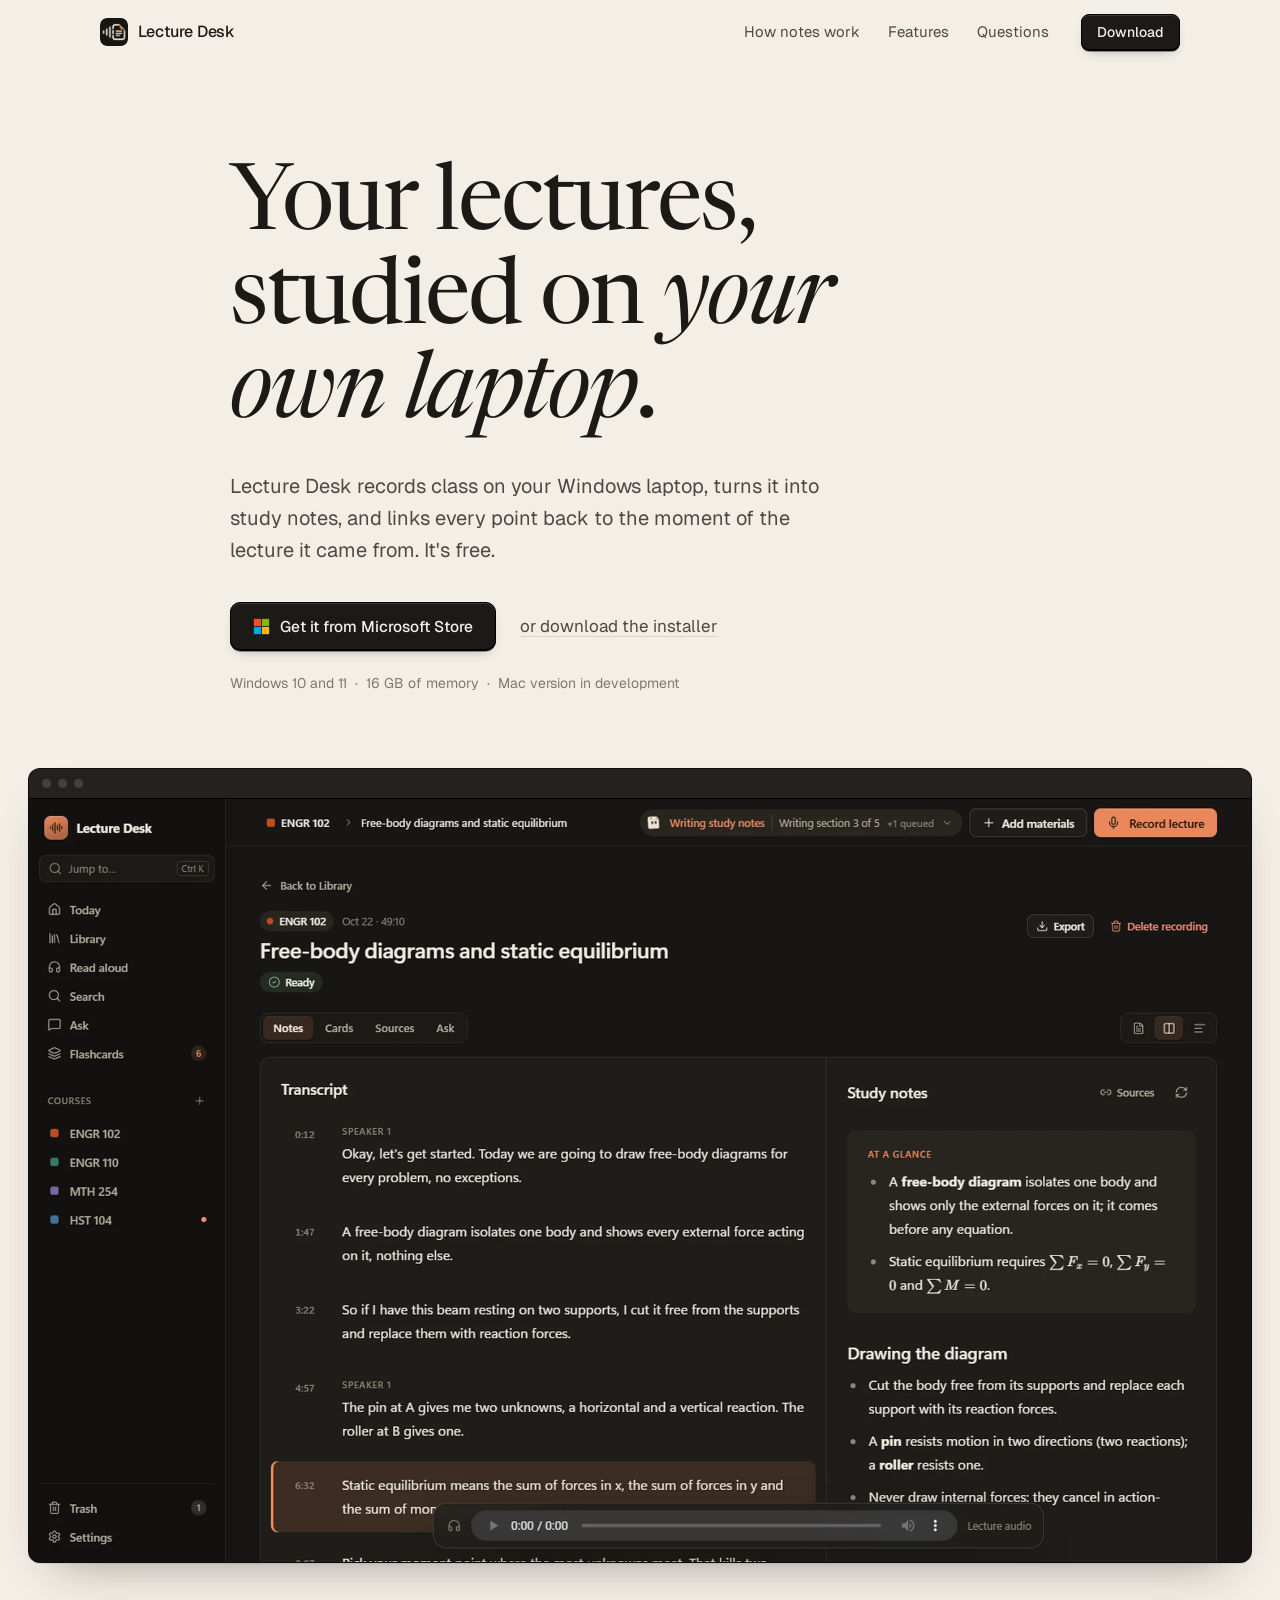
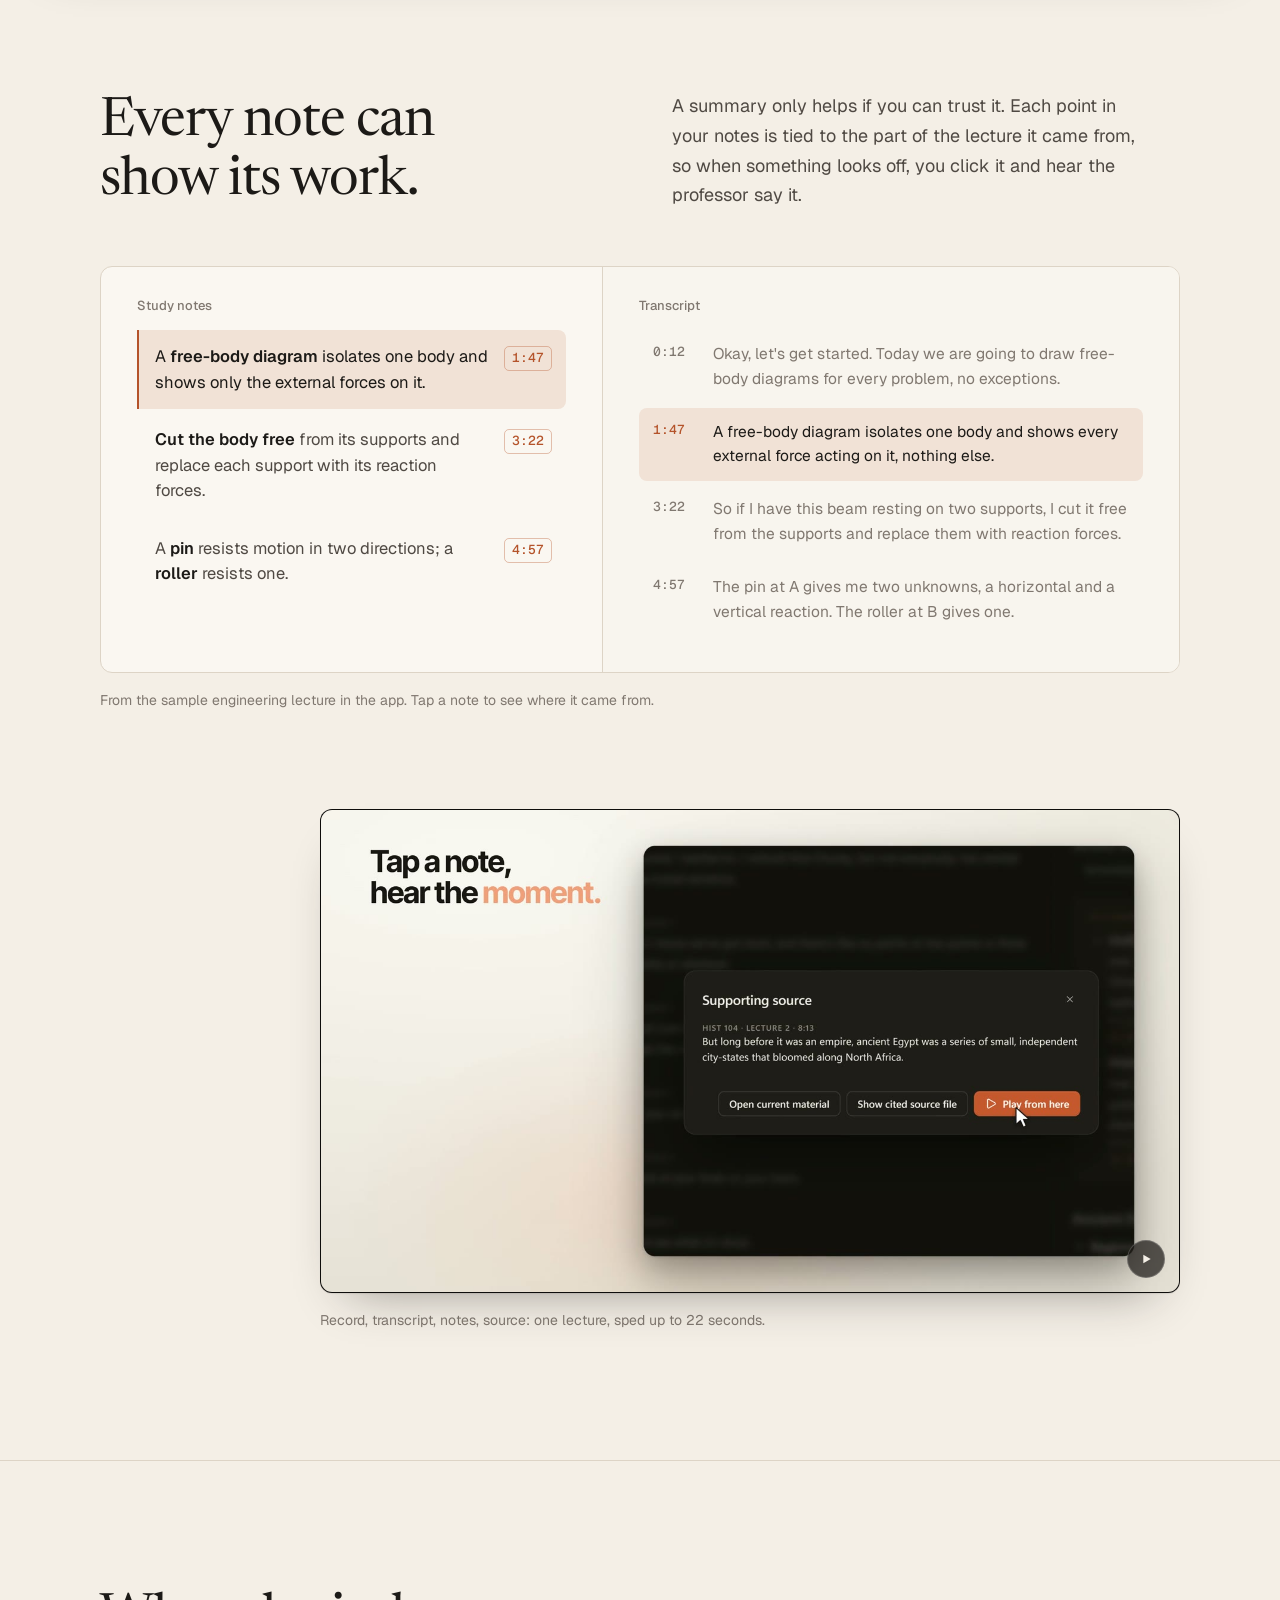
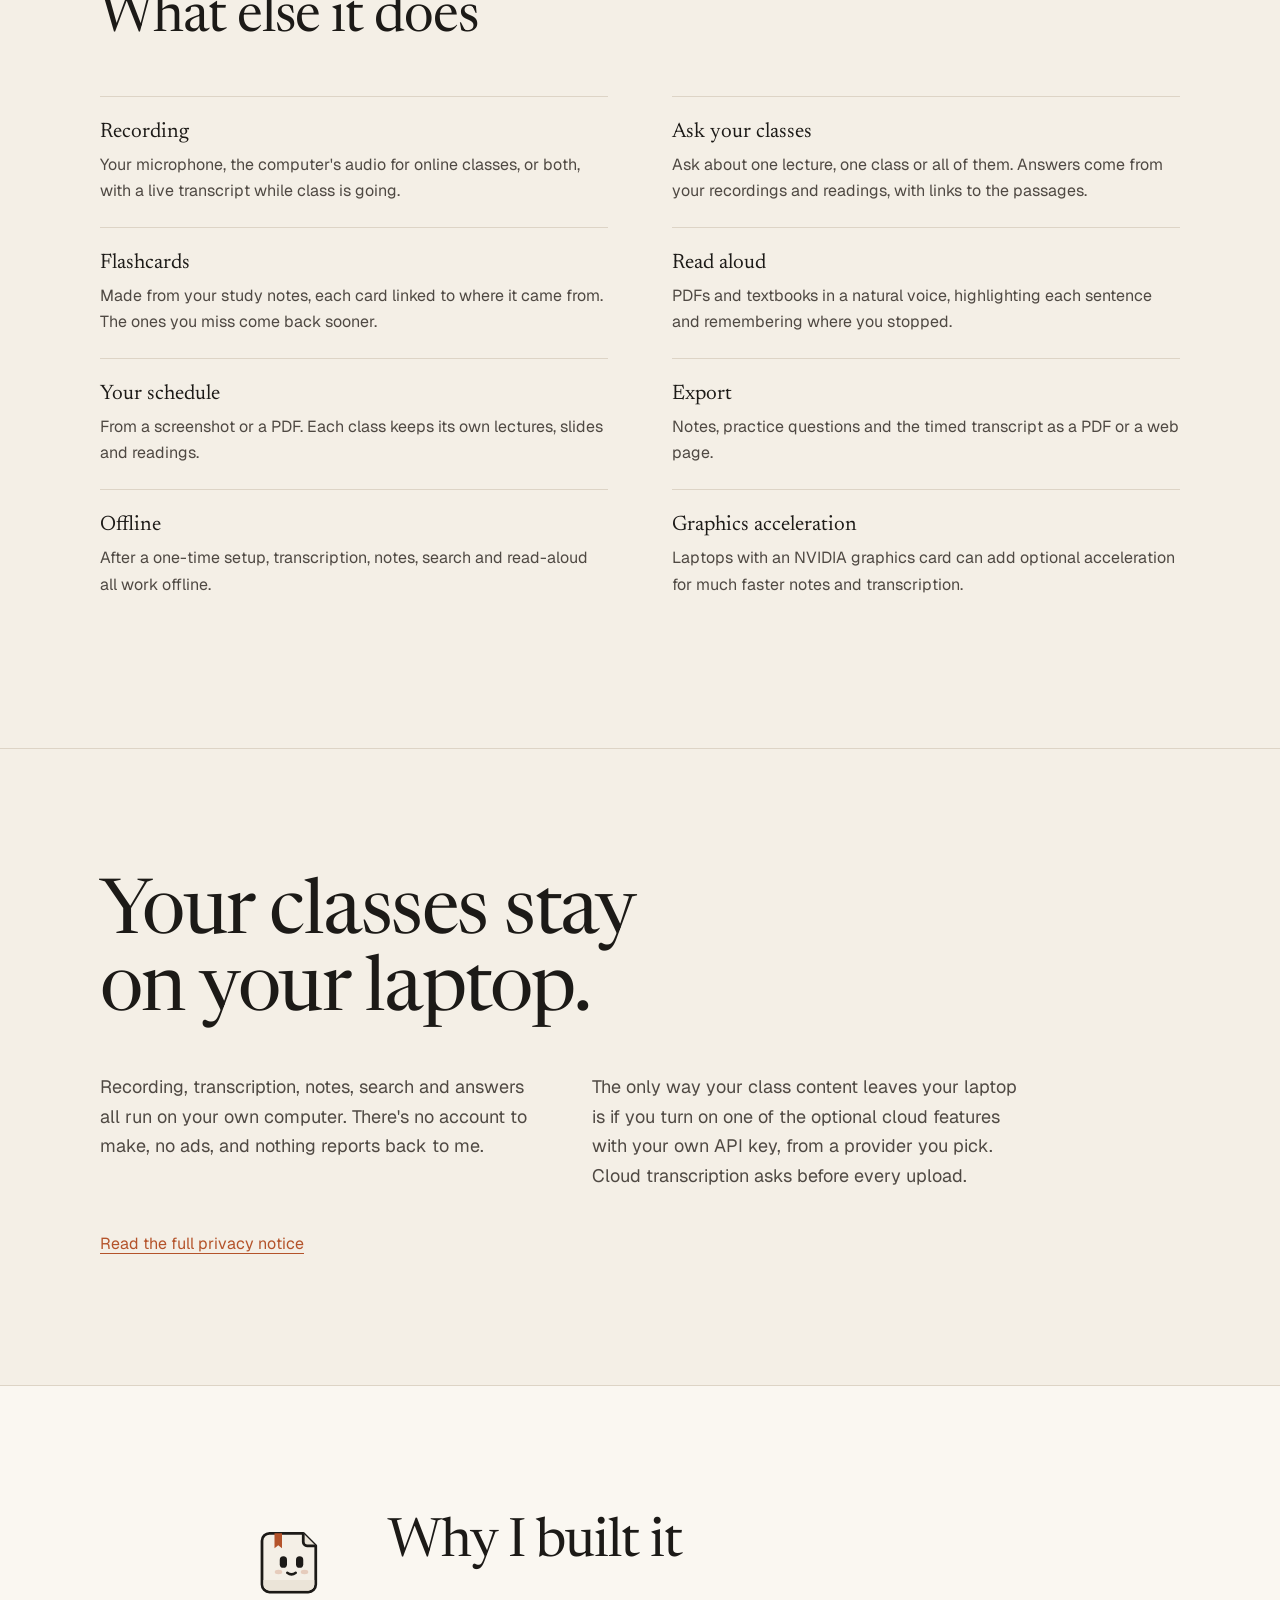
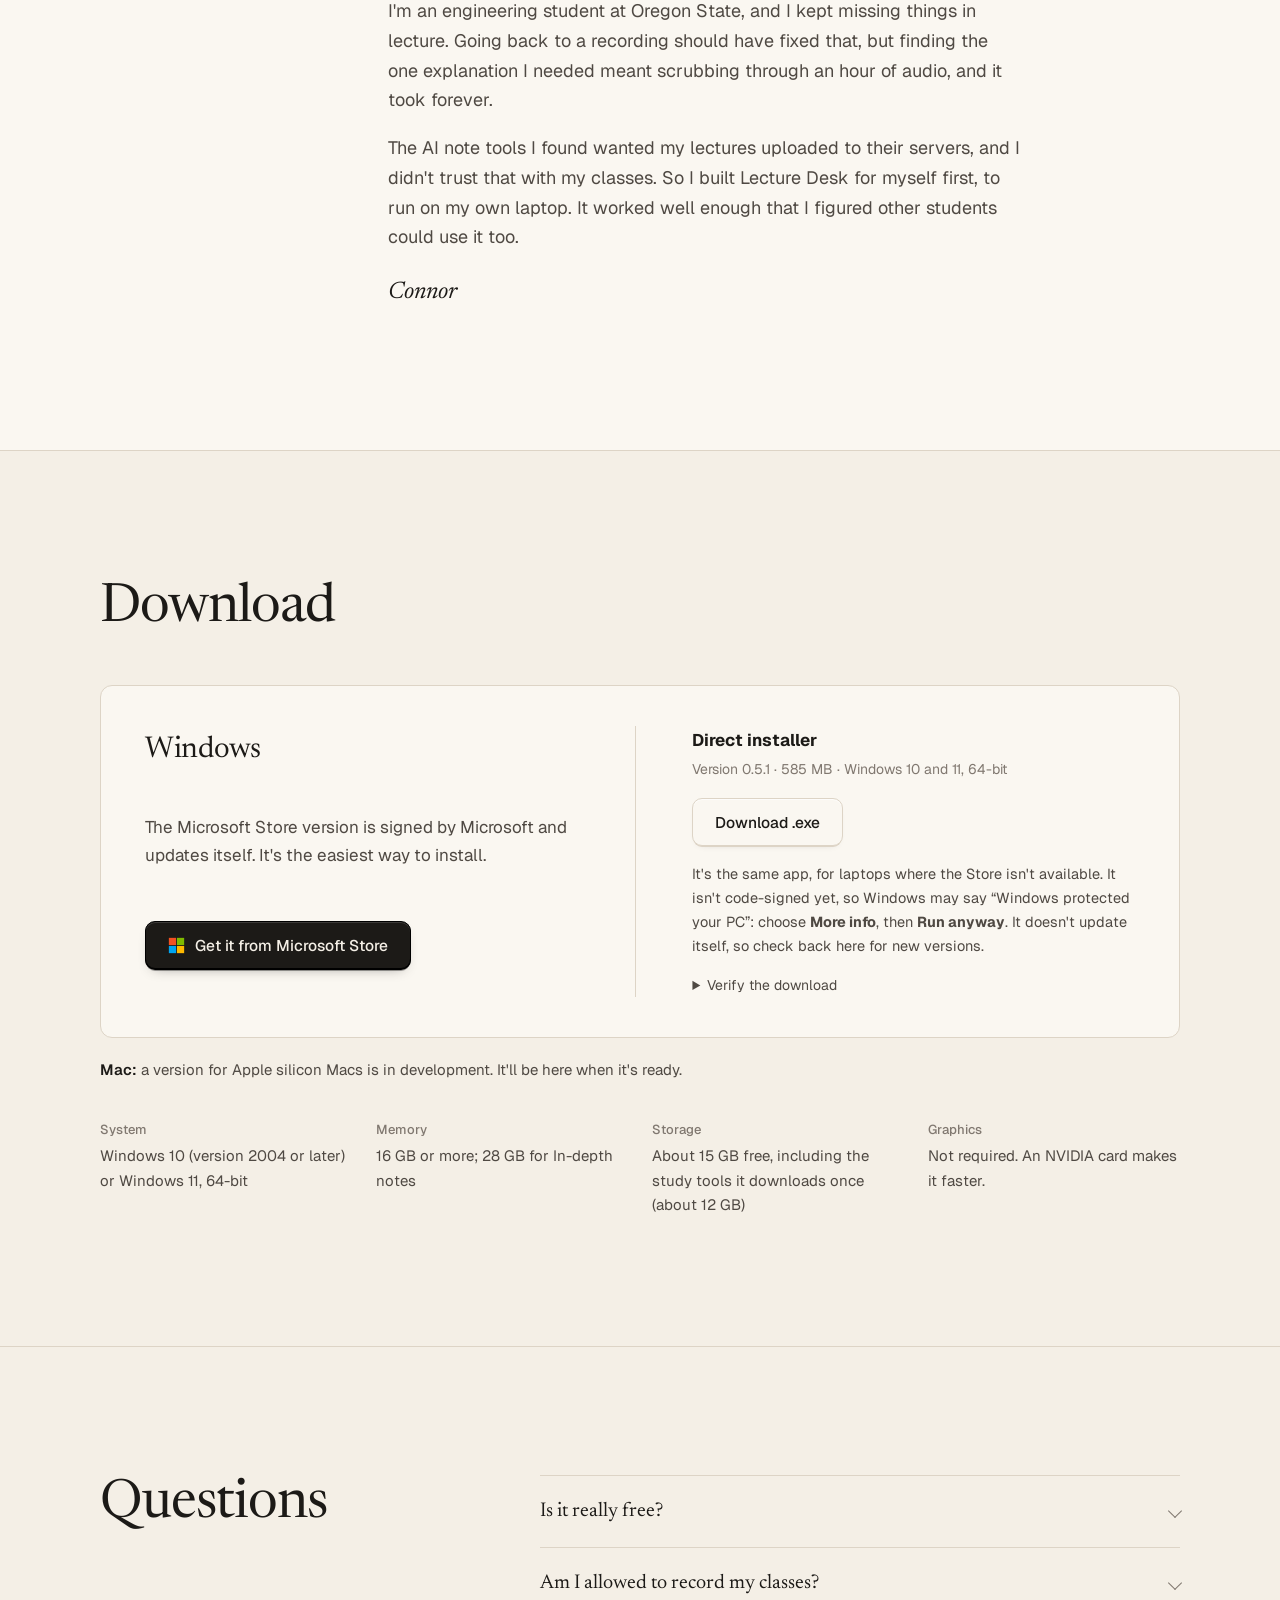
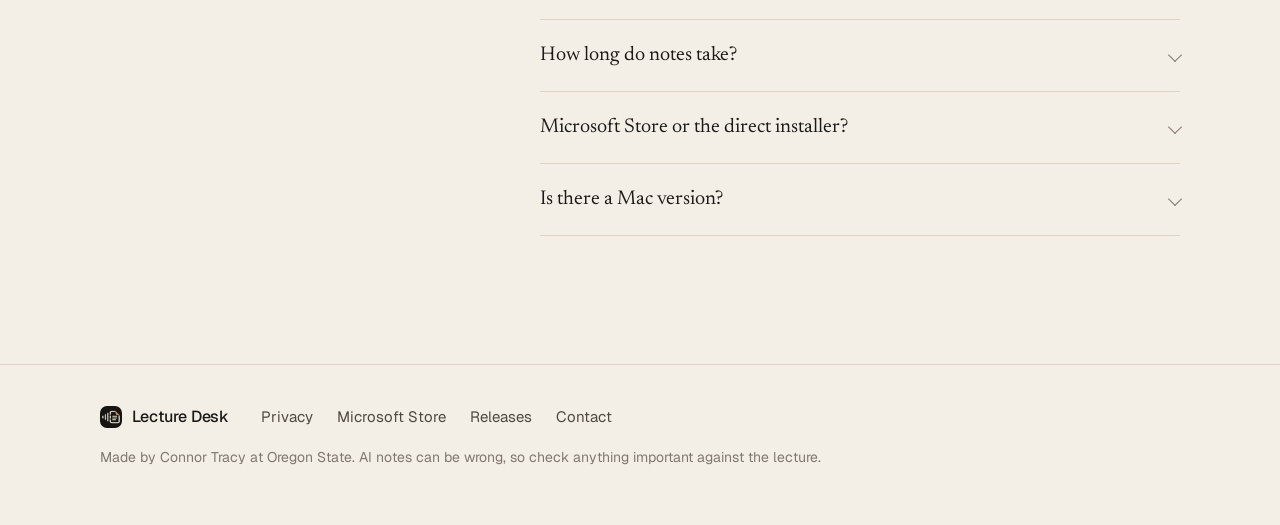
==== commit 27240811: "Redesign: editorial type, notes that show their work, said-once privacy Newsreader headlines with Ge" ====
--- a/index.html
+++ b/index.html
@@ -4,9 +4,9 @@
 <meta charset="utf-8">
 <meta name="viewport" content="width=device-width,initial-scale=1">
 <title>Lecture Desk — your lectures, studied on your own laptop</title>
-<meta name="description" content="Lecture Desk records your classes, turns them into study notes with sources, answers your questions, makes flashcards and reads your readings aloud, with AI that runs on your own laptop. Free for Windows.">
-<meta name="theme-color" content="#F5F2EB" media="(prefers-color-scheme: light)">
-<meta name="theme-color" content="#171613" media="(prefers-color-scheme: dark)">
+<meta name="description" content="Lecture Desk records class on your Windows laptop, turns it into study notes, and links every point back to the moment of the lecture it came from. Free.">
+<meta name="theme-color" content="#F4EFE6" media="(prefers-color-scheme: light)">
+<meta name="theme-color" content="#1A1816" media="(prefers-color-scheme: dark)">
 <meta property="og:type" content="website">
 <meta property="og:title" content="Lecture Desk">
 <meta property="og:description" content="Your lectures, studied on your own laptop. Free for Windows.">
@@ -18,214 +18,181 @@
 <link rel="apple-touch-icon" href="img/apple-touch-icon.png">
 <link rel="preconnect" href="https://fonts.googleapis.com">
 <link rel="preconnect" href="https://fonts.gstatic.com" crossorigin>
-<link href="https://fonts.googleapis.com/css2?family=Inter:wght@400;500;600&family=Inter+Tight:wght@600;700;800&display=swap" rel="stylesheet">
+<link href="https://fonts.googleapis.com/css2?family=Geist:wght@400;500;600&family=Geist+Mono:wght@400;500&family=Newsreader:ital,opsz,wght@0,6..72,400;0,6..72,500;1,6..72,400&display=swap" rel="stylesheet">
 <link rel="stylesheet" href="styles.css">
 </head>
 <body>
 <a class="skip" href="#main">Skip to content</a>
 
-<header class="nav" id="top">
+<header class="nav">
   <div class="wrap nav-inner">
-    <a class="brand" href="#top" aria-label="Lecture Desk home"><picture><source srcset="img/icon-light-512.png" media="(prefers-color-scheme: dark)"><img src="img/icon-512.png" alt="" width="30" height="30"></picture><span>Lecture Desk</span></a>
+    <a class="brand" href="#top" aria-label="Lecture Desk, back to top"><picture><source srcset="img/icon-light-512.png" media="(prefers-color-scheme: dark)"><img src="img/icon-512.png" alt="" width="28" height="28"></picture>Lecture Desk</a>
     <nav class="nav-links" aria-label="Sections">
-      <a href="#tour">Features</a>
-      <a href="#private">Privacy</a>
-      <a href="#faq">FAQ</a>
+      <a href="#notes">How notes work</a>
+      <a href="#features">Features</a>
+      <a href="#faq">Questions</a>
     </nav>
-    <a class="btn btn-small btn-ink" href="#download">Download</a>
+    <a class="btn btn-ink btn-sm" href="#download">Download</a>
   </div>
 </header>
 
 <main id="main">
-  <section class="hero">
-    <div class="hero-glow" aria-hidden="true"></div>
+  <section class="hero" id="top">
     <div class="wrap hero-copy">
-      <p class="eyebrow reveal"><span class="dot" aria-hidden="true"></span>Free for students · Windows</p>
-      <h1 class="reveal">Your lectures,<br>studied on <span class="accent">your own laptop.</span></h1>
-      <p class="lede reveal">Lecture Desk records class, turns it into study notes that point back to the moment they came from, answers your questions, makes flashcards and reads your readings aloud. The AI runs on your computer, so your classes stay yours.</p>
-      <div class="cta-row reveal">
-        <a class="btn btn-ink btn-large" href="https://apps.microsoft.com/detail/9MX0MPG0RQTL" data-store-link>
+      <h1>Your lectures, studied on <em>your own laptop</em>.</h1>
+      <p class="lede">Lecture Desk records class on your Windows laptop, turns it into study notes, and links every point back to the moment of the lecture it came from. It's free.</p>
+      <div class="cta">
+        <a class="btn btn-ink" href="https://apps.microsoft.com/detail/9MX0MPG0RQTL">
           <svg class="ms" viewBox="0 0 20 20" aria-hidden="true"><rect x="1" y="1" width="8.5" height="8.5" fill="#F25022"/><rect x="10.5" y="1" width="8.5" height="8.5" fill="#7FBA00"/><rect x="1" y="10.5" width="8.5" height="8.5" fill="#00A4EF"/><rect x="10.5" y="10.5" width="8.5" height="8.5" fill="#FFB900"/></svg>
-          Get it free from Microsoft Store
+          Get it from Microsoft Store
         </a>
-        <a class="btn btn-ghost btn-large" href="#download" data-direct-only hidden>Download for Windows</a>
-        <button class="btn btn-link" type="button" data-open-tour><svg viewBox="0 0 24 24" aria-hidden="true"><path d="M8 5.5v13l11-6.5z"/></svg>Watch the 30-second tour</button>
+        <a class="quiet-link" href="#download">or download the installer</a>
       </div>
-      <p class="fine reveal">Windows 10 and 11 (64-bit) · 16 GB memory · Mac version in development</p>
+      <p class="fine">Windows 10 and 11 &nbsp;·&nbsp; 16 GB of memory &nbsp;·&nbsp; Mac version in development</p>
     </div>
-    <div class="wrap">
-      <figure class="window hero-shot reveal">
-        <div class="window-bar" aria-hidden="true"><span></span><span></span><span></span><em>Lecture Desk</em></div>
-        <img src="img/hero-notes.webp" width="2160" height="1350" alt="Lecture Desk showing a lecture transcript next to study notes with formulas">
+    <div class="wrap wide">
+      <figure class="frame hero-frame">
+        <div class="frame-bar" aria-hidden="true"><i></i><i></i><i></i></div>
+        <img src="img/hero-notes.webp" width="2160" height="1350" alt="Lecture Desk with a lecture transcript on the left and its study notes, including formulas, on the right" fetchpriority="high">
       </figure>
     </div>
   </section>
 
-  <section class="proof wrap" aria-label="At a glance">
-    <div><strong>0</strong><span>accounts, ads or tracking</span></div>
-    <div><strong>100%</strong><span>works offline after setup</span></div>
-    <div><strong>1 click</strong><span>from a lecture to study notes</span></div>
-    <div><strong>Free</strong><span>no subscription</span></div>
+  <section class="notes" id="notes" aria-labelledby="notes-title">
+    <div class="wrap">
+      <div class="notes-head fade">
+        <h2 id="notes-title">Every note can show its work.</h2>
+        <p>A summary only helps if you can trust it. Each point in your notes is tied to the part of the lecture it came from, so when something looks off, you click it and hear the professor say it.</p>
+      </div>
+
+      <div class="proof fade" data-proof>
+        <div class="proof-notes">
+          <p class="pane-title">Study notes</p>
+          <ul>
+            <li><button type="button" aria-pressed="true" data-line="l1"><span>A <b>free-body diagram</b> isolates one body and shows only the external forces on it.</span><time>1:47</time></button></li>
+            <li><button type="button" aria-pressed="false" data-line="l2"><span><b>Cut the body free</b> from its supports and replace each support with its reaction forces.</span><time>3:22</time></button></li>
+            <li><button type="button" aria-pressed="false" data-line="l3"><span>A <b>pin</b> resists motion in two directions; a <b>roller</b> resists one.</span><time>4:57</time></button></li>
+          </ul>
+        </div>
+        <div class="proof-transcript" aria-live="polite">
+          <p class="pane-title">Transcript</p>
+          <ol>
+            <li id="l0"><time>0:12</time><span>Okay, let's get started. Today we are going to draw free-body diagrams for every problem, no exceptions.</span></li>
+            <li id="l1" class="lit"><time>1:47</time><span>A free-body diagram isolates one body and shows every external force acting on it, nothing else.</span></li>
+            <li id="l2"><time>3:22</time><span>So if I have this beam resting on two supports, I cut it free from the supports and replace them with reaction forces.</span></li>
+            <li id="l3"><time>4:57</time><span>The pin at A gives me two unknowns, a horizontal and a vertical reaction. The roller at B gives one.</span></li>
+          </ol>
+        </div>
+      </div>
+      <p class="caption fade">From the sample engineering lecture in the app. Tap a note to see where it came from.</p>
+
+      <figure class="frame demo fade">
+        <video muted playsinline loop preload="none" poster="media/demo.jpg" aria-label="Recording a lecture, watching the transcript fill in, the study notes being written, and opening a note's source"><source src="media/demo.mp4" type="video/mp4"></video>
+        <button class="play" type="button" aria-label="Pause the demo" hidden><svg viewBox="0 0 24 24" aria-hidden="true"><path class="i-pause" d="M8 5h3v14H8zM13 5h3v14h-3z"/><path class="i-play" d="M8 5.5v13l11-6.5z"/></svg></button>
+      </figure>
+      <p class="caption fade">Record, transcript, notes, source: one lecture, sped up to 22 seconds.</p>
+    </div>
   </section>
 
-  <section class="tour" id="tour">
+  <section class="features" id="features" aria-labelledby="features-title">
     <div class="wrap">
-      <header class="section-head reveal">
-        <p class="kicker">Everything for class</p>
-        <h2>Record it once.<br>Study it every way.</h2>
-      </header>
-      <div class="showcase reveal">
-        <div class="tabs" role="tablist" aria-label="Lecture Desk features">
-          <button role="tab" aria-selected="true" aria-controls="clip" data-clip="x1-record" data-copy="Record your microphone, the computer's audio, or both. A live transcript follows along while you take notes."><span class="n">01</span>Record</button>
-          <button role="tab" aria-selected="false" aria-controls="clip" data-clip="x2-notes-export" data-copy="Study notes, key points and practice questions, each linked to the exact moment in the lecture. Export them as a PDF."><span class="n">02</span>Study notes</button>
-          <button role="tab" aria-selected="false" aria-controls="clip" data-clip="x3-ask-chat" data-copy="Ask about one lecture, one class or all of them. Answers come only from your own materials, with links to the passages."><span class="n">03</span>Ask</button>
-          <button role="tab" aria-selected="false" aria-controls="clip" data-clip="x4-read-aloud" data-copy="Natural voices read your PDFs and textbooks aloud, highlighting each sentence and remembering where you stopped."><span class="n">04</span>Listen</button>
-          <button role="tab" aria-selected="false" aria-controls="clip" data-clip="x5-study-tools" data-copy="Flashcards made from your notes, reviewed on a schedule: the ones you miss come back sooner."><span class="n">05</span>Flashcards</button>
-        </div>
-        <div class="stage window" id="clip" role="tabpanel">
-          <video muted playsinline preload="metadata" poster="media/x1-record.jpg" aria-label="Lecture Desk recording a lecture"><source src="media/x1-record.mp4" type="video/mp4"></video>
-          <div class="progress" aria-hidden="true"><span></span></div>
-        </div>
-        <p class="stage-copy" aria-live="polite">Record your microphone, the computer's audio, or both. A live transcript follows along while you take notes.</p>
+      <h2 id="features-title" class="fade">What else it does</h2>
+      <dl class="feature-list fade">
+        <div><dt>Recording</dt><dd>Your microphone, the computer's audio for online classes, or both, with a live transcript while class is going.</dd></div>
+        <div><dt>Ask your classes</dt><dd>Ask about one lecture, one class or all of them. Answers come from your recordings and readings, with links to the passages.</dd></div>
+        <div><dt>Flashcards</dt><dd>Made from your study notes, each card linked to where it came from. The ones you miss come back sooner.</dd></div>
+        <div><dt>Read aloud</dt><dd>PDFs and textbooks in a natural voice, highlighting each sentence and remembering where you stopped.</dd></div>
+        <div><dt>Your schedule</dt><dd>From a screenshot or a PDF. Each class keeps its own lectures, slides and readings.</dd></div>
+        <div><dt>Export</dt><dd>Notes, practice questions and the timed transcript as a PDF or a web page.</dd></div>
+        <div><dt>Offline</dt><dd>After a one-time setup, transcription, notes, search and read-aloud all work offline.</dd></div>
+        <div><dt>Graphics acceleration</dt><dd>Laptops with an NVIDIA graphics card can add optional acceleration for much faster notes and transcription.</dd></div>
+      </dl>
+    </div>
+  </section>
+
+  <section class="privacy" id="privacy" aria-labelledby="privacy-title">
+    <div class="wrap privacy-inner fade">
+      <h2 id="privacy-title">Your classes stay on your&nbsp;laptop.</h2>
+      <div class="privacy-cols">
+        <p>Recording, transcription, notes, search and answers all run on your own computer. There's no account to make, no ads, and nothing reports back to me.</p>
+        <p>The only way your class content leaves your laptop is if you turn on one of the optional cloud features with your own API key, from a provider you pick. Cloud transcription asks before every upload.</p>
+      </div>
+      <a class="text-link" href="privacy.html">Read the full privacy notice</a>
+    </div>
+  </section>
+
+  <section class="why" aria-labelledby="why-title">
+    <div class="wrap why-inner fade">
+      <svg class="folio" viewBox="0 0 32 32" aria-hidden="true">
+        <path class="f-page" d="M7 4.5h13.5l5 5V25a3 3 0 0 1-3 3H7a3 3 0 0 1-3-3V7.5a3 3 0 0 1 3-3z"/>
+        <path class="f-shade" d="M4.6 23.2V25a2.4 2.4 0 0 0 2.4 2.4h15.5a2.4 2.4 0 0 0 2.4-2.4v-1.8z"/>
+        <path class="f-fold" d="M20.5 4.5v3.5a1.5 1.5 0 0 0 1.5 1.5h3.5"/>
+        <path class="f-ribbon" d="M9 4.5v6l1.5-1.2 1.5 1.2v-6z"/>
+        <ellipse class="f-cheek" cx="10.6" cy="20" rx="1.5" ry=".9"/><ellipse class="f-cheek" cx="21" cy="20" rx="1.5" ry=".9"/>
+        <rect class="f-eye" x="11.1" y="13.7" width="2.9" height="4.6" rx="1.45"/><rect class="f-eye" x="17.6" y="13.7" width="2.9" height="4.6" rx="1.45"/>
+        <path class="f-mouth" d="M14.1 20.3q1.7 1.3 3.4 0"/>
+      </svg>
+      <div class="why-text">
+        <h2 id="why-title">Why I built it</h2>
+        <p>I'm an engineering student at Oregon State, and I kept missing things in lecture. Going back to a recording should have fixed that, but finding the one explanation I needed meant scrubbing through an hour of audio, and it took forever.</p>
+        <p>The AI note tools I found wanted my lectures uploaded to their servers, and I didn't trust that with my classes. So I built Lecture Desk for myself first, to run on my own laptop. It worked well enough that I figured other students could use it too.</p>
+        <p class="sign">Connor</p>
       </div>
     </div>
   </section>
 
-  <section class="bento wrap" aria-label="Why Lecture Desk">
-    <article class="card card-wide card-dark reveal">
-      <div class="card-text">
-        <p class="kicker">Notes you can trust</p>
-        <h3>Every point shows where it came from.</h3>
-        <p>Tap a source to jump to that moment in the recording or that page of the reading. When the AI isn't sure, you can check it in seconds.</p>
+  <section class="download" id="download" aria-labelledby="download-title">
+    <div class="wrap">
+      <h2 id="download-title" class="fade">Download</h2>
+      <div class="dl fade">
+        <div class="dl-main">
+          <h3>Windows</h3>
+          <p>The Microsoft Store version is signed by Microsoft and updates itself. It's the easiest way to install.</p>
+          <a class="btn btn-ink" href="https://apps.microsoft.com/detail/9MX0MPG0RQTL">
+            <svg class="ms" viewBox="0 0 20 20" aria-hidden="true"><rect x="1" y="1" width="8.5" height="8.5" fill="#F25022"/><rect x="10.5" y="1" width="8.5" height="8.5" fill="#7FBA00"/><rect x="1" y="10.5" width="8.5" height="8.5" fill="#00A4EF"/><rect x="10.5" y="10.5" width="8.5" height="8.5" fill="#FFB900"/></svg>
+            Get it from Microsoft Store
+          </a>
+          <div class="direct" data-direct-only hidden>
+            <div class="direct-row">
+              <p><strong>Direct installer</strong><br><span data-direct-meta>Windows 10 and 11, 64-bit</span></p>
+              <a class="btn btn-paper" data-direct-link href="#">Download .exe</a>
+            </div>
+            <p class="note">It's the same app, for laptops where the Store isn't available. It isn't code-signed yet, so Windows may say <q>Windows protected your PC</q>: choose <strong>More info</strong>, then <strong>Run anyway</strong>. It doesn't update itself, so check back here for new versions.</p>
+            <details class="hash-box"><summary>Verify the download</summary><p>Run <code>certutil -hashfile Lecture-Desk-0.5.1-Setup.exe SHA256</code> and compare it with:</p><p class="hash" data-direct-hash></p></details>
+          </div>
+        </div>
       </div>
-      <img src="img/sources.webp" width="1800" height="1125" alt="Study notes with numbered source links beside the transcript" loading="lazy">
-    </article>
-    <article class="card reveal">
-      <svg class="glyph" viewBox="0 0 24 24" aria-hidden="true"><path d="M12 3l7 3v5c0 4.4-3 8.4-7 10-4-1.6-7-5.6-7-10V6z"/><path d="M9 12l2 2 4-4"/></svg>
-      <h3>Private by design</h3>
-      <p>No account, no ads, no analytics. Recordings, transcripts and notes stay in a library on your laptop.</p>
-    </article>
-    <article class="card reveal">
-      <svg class="glyph" viewBox="0 0 24 24" aria-hidden="true"><path d="M2 8.5a15 15 0 0 1 20 0"/><path d="M5.5 12a10 10 0 0 1 13 0"/><path d="M9 15.5a5 5 0 0 1 6 0"/><path d="M3 3l18 18"/></svg>
-      <h3>Works with no Wi-Fi</h3>
-      <p>After a one-time setup, transcription, notes, search and read-aloud all run offline, even in a lecture hall with bad Wi-Fi.</p>
-    </article>
-    <article class="card reveal">
-      <svg class="glyph" viewBox="0 0 24 24" aria-hidden="true"><rect x="3" y="4" width="18" height="16" rx="3"/><path d="M3 9h18M8 2v4M16 2v4"/></svg>
-      <h3>Organized by class</h3>
-      <p>Import your schedule from a screenshot or PDF. Each class keeps its own lectures, slides and readings, and Today shows what's next.</p>
-    </article>
-    <article class="card reveal">
-      <svg class="glyph" viewBox="0 0 24 24" aria-hidden="true"><path d="M13 2L4 14h7l-1 8 9-12h-7z"/></svg>
-      <h3>Faster with a graphics card</h3>
-      <p>Laptops with an NVIDIA graphics card can add optional acceleration for much faster notes and transcription.</p>
-    </article>
-    <article class="card reveal">
-      <svg class="glyph" viewBox="0 0 24 24" aria-hidden="true"><path d="M17.5 19a4.5 4.5 0 0 0 .5-9 6 6 0 0 0-11.7 1.5A4 4 0 0 0 7 19z"/></svg>
-      <h3>Cloud AI, only if you want it</h3>
-      <p>Prefer a bigger model? Bring your own key from Anthropic, OpenAI, Google and others. It's off until you turn it on.</p>
-    </article>
-    <article class="card reveal">
-      <svg class="glyph" viewBox="0 0 24 24" aria-hidden="true"><path d="M12 3v12"/><path d="M7 10l5 5 5-5"/><path d="M5 21h14"/></svg>
-      <h3>Export and share</h3>
-      <p>Save a lecture's notes, practice questions and timed transcript as a PDF or web page to print, study from or share.</p>
-    </article>
-  </section>
-
-  <section class="private" id="private">
-    <div class="wrap private-inner">
-      <div class="reveal">
-        <p class="kicker">Your data</p>
-        <h2>Nothing leaves your laptop unless you say so.</h2>
-      </div>
-      <ul class="checks reveal">
-        <li><strong>Local AI.</strong> Speech recognition, notes, search and answers run on your computer.</li>
-        <li><strong>No account.</strong> Open the app and start. There's nothing to sign up for.</li>
-        <li><strong>No tracking.</strong> No advertising, analytics or automatic reports to the developer.</li>
-        <li><strong>You're in control.</strong> Export your notes, back up your library, or delete anything at any time.</li>
-      </ul>
-      <a class="more reveal" href="privacy.html">Read the privacy notice →</a>
+      <p class="mac fade"><strong>Mac:</strong> a version for Apple silicon Macs is in development. It'll be here when it's ready.</p>
+      <dl class="reqs fade">
+        <div><dt>System</dt><dd>Windows 10 (version 2004 or later) or Windows 11, 64-bit</dd></div>
+        <div><dt>Memory</dt><dd>16 GB or more; 28 GB for In-depth notes</dd></div>
+        <div><dt>Storage</dt><dd>About 15 GB free, including the study tools it downloads once (about 12 GB)</dd></div>
+        <div><dt>Graphics</dt><dd>Not required. An NVIDIA card makes it faster.</dd></div>
+      </dl>
     </div>
   </section>
 
-  <section class="steps wrap" aria-labelledby="how">
-    <header class="section-head reveal"><p class="kicker">Getting started</p><h2 id="how">Ready before your next class.</h2></header>
-    <ol>
-      <li class="reveal"><span>1</span><h3>Install</h3><p>Get Lecture Desk free from the Microsoft Store, or download the installer below.</p></li>
-      <li class="reveal"><span>2</span><h3>Set up once</h3><p>Lecture Desk checks your laptop and downloads its study tools, about 12 GB, one time.</p></li>
-      <li class="reveal"><span>3</span><h3>Press record</h3><p>Add your classes, record a lecture, and open your study notes when it's done.</p></li>
-    </ol>
-  </section>
-
-  <section class="download" id="download">
-    <div class="wrap">
-      <header class="section-head reveal"><p class="kicker">Download</p><h2>Get Lecture Desk.</h2></header>
-      <div class="dl-grid">
-        <article class="dl-card dl-primary reveal">
-          <div class="dl-os"><svg viewBox="0 0 24 24" aria-hidden="true"><path d="M3 5.5 10.5 4.4v7.1H3zM11.5 4.3 21 3v8.5h-9.5zM3 12.5h7.5v7.1L3 18.5zM11.5 12.5H21V21l-9.5-1.3z"/></svg>Windows</div>
-          <h3>Microsoft Store <span class="badge">Recommended</span></h3>
-          <p>Signed by Microsoft and updated automatically.</p>
-          <a class="btn btn-ink btn-large" href="https://apps.microsoft.com/detail/9MX0MPG0RQTL" data-store-link>Get it free</a>
-          <div class="direct" data-direct-only hidden>
-            <div class="direct-row">
-              <div><strong>Direct download</strong><span data-direct-meta>Installer for Windows 10 and 11, 64-bit</span></div>
-              <a class="btn btn-ghost" data-direct-link href="#">Download .exe</a>
-            </div>
-            <details class="smartscreen"><summary>Seeing a "Windows protected your PC" message?</summary><p>The direct installer isn't code-signed yet, so Windows SmartScreen may warn you. Choose <strong>More info</strong>, then <strong>Run anyway</strong>. To skip the warning, use the Microsoft Store version, which Microsoft signs. You can compare the file's SHA-256 below with yours by running <code>certutil -hashfile</code> on it.</p><p class="hash" data-direct-hash></p></details>
-          </div>
-        </article>
-        <article class="dl-card reveal">
-          <div class="dl-os"><svg viewBox="0 0 24 24" aria-hidden="true"><path d="M16.4 12.6c0-2.4 2-3.6 2.1-3.7a4.5 4.5 0 0 0-3.5-1.9c-1.5-.2-2.9.9-3.7.9s-1.9-.9-3.2-.8A4.7 4.7 0 0 0 4.2 9.5c-1.7 2.9-.4 7.3 1.2 9.7.8 1.2 1.8 2.5 3 2.4s1.7-.8 3.2-.8 1.9.8 3.2.8 2.1-1.2 2.9-2.4a10 10 0 0 0 1.3-2.7 4.2 4.2 0 0 1-2.6-3.9zM14 5.5a4.2 4.2 0 0 0 1-3.1 4.4 4.4 0 0 0-2.9 1.5 4.1 4.1 0 0 0-1 3 3.6 3.6 0 0 0 2.9-1.4z"/></svg>Mac</div>
-          <h3>Coming soon</h3>
-          <p>A version for Apple silicon Macs is in development.</p>
-          <span class="btn btn-ghost btn-large is-disabled" aria-disabled="true">In development</span>
-        </article>
+  <section class="faq" id="faq" aria-labelledby="faq-title">
+    <div class="wrap faq-inner">
+      <h2 id="faq-title" class="fade">Questions</h2>
+      <div class="faq-list fade">
+        <details><summary>Is it really free?</summary><p>Yes, with no subscription. The one thing that can cost money is optional cloud AI, which runs on your own API key, so that provider bills you directly if you turn it on.</p></details>
+        <details><summary>Am I allowed to record my classes?</summary><p>That depends on your school and your instructor. Check your class's recording rules and get any permission you need before you record.</p></details>
+        <details><summary>How long do notes take?</summary><p>It depends on your laptop and how long the lecture is. Lecture Desk shows an estimate before it starts and keeps working in the background. An NVIDIA graphics card makes it much faster.</p></details>
+        <details><summary>Microsoft Store or the direct installer?</summary><p>Use the Store if you can: it's signed and updates itself. The direct installer is the same app for laptops without the Store, and you'll need to download new versions from this page.</p></details>
+        <details><summary>Is there a Mac version?</summary><p>It's in development for Apple silicon Macs. The download will be on this page when it's ready.</p></details>
       </div>
-      <div class="reqs reveal">
-        <h3>What you need</h3>
-        <dl>
-          <div><dt>System</dt><dd>Windows 10 (version 2004 or later) or Windows 11, 64-bit</dd></div>
-          <div><dt>Memory</dt><dd>16 GB or more. 28 GB unlocks In-depth notes.</dd></div>
-          <div><dt>Storage</dt><dd>About 15 GB free for the app and its study tools</dd></div>
-          <div><dt>Graphics</dt><dd>Not required. An NVIDIA graphics card makes it faster.</dd></div>
-        </dl>
-      </div>
-    </div>
-  </section>
-
-  <section class="faq wrap" id="faq" aria-labelledby="faq-title">
-    <header class="section-head reveal"><p class="kicker">Questions</p><h2 id="faq-title">Good to know.</h2></header>
-    <div class="faq-list">
-      <details class="reveal"><summary>Is Lecture Desk really free?</summary><p>Yes. There's no subscription, no account and no ads. The only optional costs are cloud AI features, which use your own API key and are billed by that provider if you turn them on.</p></details>
-      <details class="reveal"><summary>Do my recordings get uploaded anywhere?</summary><p>No. Recordings, transcripts, notes and readings stay in a library on your laptop and are processed by AI running on it. If you choose to turn on cloud transcription or cloud notes with your own key, the app asks first and only sends what that feature needs.</p></details>
-      <details class="reveal"><summary>Can I record my classes?</summary><p>That depends on your school and your instructor. Check your class's recording rules and get any permission you need before recording.</p></details>
-      <details class="reveal"><summary>How long do study notes take?</summary><p>It depends on your laptop and the length of the lecture. Lecture Desk shows an estimate before it starts, keeps working in the background, and is much faster with an NVIDIA graphics card.</p></details>
-      <details class="reveal"><summary>Microsoft Store or direct download?</summary><p>The Microsoft Store version is signed by Microsoft and updates itself, so it's the easiest choice. The direct installer is the same app for laptops where the Store isn't available. It doesn't update itself, so download new versions from this page.</p></details>
-      <details class="reveal"><summary>Is there a Mac version?</summary><p>It's in development for Apple silicon Macs. This page will have the download when it's ready.</p></details>
-    </div>
-  </section>
-
-  <section class="final">
-    <div class="wrap final-inner reveal">
-      <picture><source srcset="img/icon-light-512.png" media="(prefers-color-scheme: dark)"><img src="img/icon-512.png" alt="" width="84" height="84"></picture>
-      <h2>Your next lecture is the best one to start with.</h2>
-      <a class="btn btn-accent btn-large" href="#download">Download Lecture Desk</a>
     </div>
   </section>
 </main>
 
 <footer class="footer">
   <div class="wrap footer-inner">
-    <a class="brand" href="#top"><picture><source srcset="img/icon-light-512.png" media="(prefers-color-scheme: dark)"><img src="img/icon-512.png" alt="" width="24" height="24"></picture><span>Lecture Desk</span></a>
-    <nav aria-label="Footer"><a href="privacy.html">Privacy</a><a href="https://apps.microsoft.com/detail/9MX0MPG0RQTL" data-store-link>Microsoft Store</a><a href="mailto:connor.tracy@gmail.com">Contact</a></nav>
-    <p>Made by Connor Tracy. AI notes can contain mistakes; check them against the lecture.</p>
+    <a class="brand" href="#top"><picture><source srcset="img/icon-light-512.png" media="(prefers-color-scheme: dark)"><img src="img/icon-512.png" alt="" width="22" height="22"></picture>Lecture Desk</a>
+    <nav aria-label="Footer"><a href="privacy.html">Privacy</a><a href="https://apps.microsoft.com/detail/9MX0MPG0RQTL">Microsoft Store</a><a href="https://github.com/connortracy020-oss/lecture-desk/releases">Releases</a><a href="mailto:connor.tracy@gmail.com">Contact</a></nav>
+    <p>Made by Connor Tracy at Oregon State. AI notes can be wrong, so check anything important against the lecture.</p>
   </div>
 </footer>
-
-<dialog class="tour-dialog" aria-label="Lecture Desk tour video">
-  <form method="dialog"><button class="close" aria-label="Close video">×</button></form>
-  <video controls playsinline preload="none" poster="media/tour.jpg"><source src="media/tour.mp4" type="video/mp4"></video>
-</dialog>
 
 <script src="site.js" defer></script>
 </body>
--- a/styles.css
+++ b/styles.css
@@ -1,34 +1,25 @@
-/* Lecture Desk website. Colors and type follow the app and the launch video. */
+/* Lecture Desk website: paper, ink, and one accent that marks where things come from. */
 :root {
-  --bg: #F5F2EB;
-  --bg-2: #EDE7DC;
-  --paper: #FBF9F5;
-  --ink: #171613;
-  --ink-2: #4A4540;
-  --ink-3: #7A736B;
-  --line: rgb(23 22 19 / .10);
-  --line-2: rgb(23 22 19 / .16);
-  --brand: #B4532A;
-  --brand-2: #E8875B;
-  --brand-soft: rgb(180 83 42 / .10);
-  --dark: #171613;
-  --dark-2: #22201C;
-  --dark-ink: #F3EEE6;
-  --dark-ink-2: #B9B0A4;
-  --radius: 22px;
-  --radius-sm: 14px;
-  --shadow: 0 1px 2px rgb(23 22 19 / .06), 0 12px 40px -12px rgb(23 22 19 / .22), 0 40px 80px -40px rgb(90 50 20 / .30);
-  --display: "Inter Tight", "Inter", system-ui, -apple-system, "Segoe UI", sans-serif;
-  --text: "Inter", system-ui, -apple-system, "Segoe UI", sans-serif;
-  --gutter: 24px;
+  --paper: #F4EFE6;
+  --paper-2: #EBE4D8;
+  --sheet: #FAF7F1;
+  --ink: #1C1A17;
+  --ink-2: #4F4943;
+  --ink-3: #807870;
+  --rule: #DDD4C6;
+  --accent: #B4532A;
+  --accent-wash: #F1E2D6;
+  --frame: #1C1A17;
+  --serif: "Newsreader", "Iowan Old Style", Georgia, serif;
+  --sans: "Geist", ui-sans-serif, system-ui, "Segoe UI", sans-serif;
+  --mono: "Geist Mono", ui-monospace, "Cascadia Code", Consolas, monospace;
+  --gutter: 28px;
   color-scheme: light;
 }
 @media (prefers-color-scheme: dark) {
   :root {
-    --bg: #12110F; --bg-2: #1A1815; --paper: #1D1B18; --ink: #F3EEE6; --ink-2: #CFC6BA; --ink-3: #9A9187;
-    --line: rgb(243 238 230 / .09); --line-2: rgb(243 238 230 / .16); --brand: #E8875B; --brand-2: #F29C73; --brand-soft: rgb(232 135 91 / .14);
-    --dark: #0D0C0A; --dark-2: #1D1B18;
-    --shadow: 0 1px 2px rgb(0 0 0 / .4), 0 20px 50px -20px rgb(0 0 0 / .7), 0 50px 90px -50px rgb(232 135 91 / .25);
+    --paper: #1A1816; --paper-2: #221F1C; --sheet: #22201D; --ink: #EFE9DF; --ink-2: #C2B9AD; --ink-3: #8F877D;
+    --rule: #34302B; --accent: #E0895F; --accent-wash: #3A2A21; --frame: #0F0E0D;
     color-scheme: dark;
   }
 }
@@ -36,215 +27,197 @@
 *, *::before, *::after { box-sizing: border-box; }
 [hidden] { display: none !important; }
 html { scroll-behavior: smooth; -webkit-text-size-adjust: 100%; }
+body { margin: 0; background: var(--paper); color: var(--ink); font: 400 17px/1.65 var(--sans); -webkit-font-smoothing: antialiased; overflow-x: hidden; }
+img, video, svg { display: block; max-width: 100%; }
+img, video { height: auto; }
+a { color: inherit; }
+p { margin: 0; text-wrap: pretty; }
+h1, h2, h3 { margin: 0; font-family: var(--serif); font-weight: 400; color: var(--ink); text-wrap: balance; }
+.wrap { width: min(1080px, 100% - 2 * var(--gutter)); margin-inline: auto; }
+.wrap.wide { width: min(1240px, 100% - 2 * var(--gutter)); }
+@media (max-width: 640px) { :root { --gutter: 18px; } body { font-size: 16px; } }
 @media (prefers-reduced-motion: reduce) { html { scroll-behavior: auto; } }
-body { margin: 0; background: var(--bg); color: var(--ink); font: 400 17px/1.6 var(--text); -webkit-font-smoothing: antialiased; text-rendering: optimizeLegibility; overflow-x: hidden; }
-img, video { display: block; max-width: 100%; height: auto; }
-a { color: inherit; }
-h1, h2, h3 { font-family: var(--display); color: var(--ink); margin: 0; letter-spacing: -.03em; text-wrap: balance; }
-p { margin: 0; text-wrap: pretty; }
-.wrap { width: min(1200px, 100% - 2 * var(--gutter)); margin-inline: auto; }
-@media (max-width: 640px) { :root { --gutter: 16px; } body { font-size: 16px; } }
-.skip { position: absolute; left: -999px; top: 8px; z-index: 100; background: var(--ink); color: var(--bg); padding: 8px 14px; border-radius: 10px; }
-.skip:focus { left: 8px; }
-:focus-visible { outline: 2px solid var(--brand); outline-offset: 3px; border-radius: 6px; }
-
-/* Navigation */
-.nav { position: sticky; top: 0; z-index: 50; backdrop-filter: saturate(1.4) blur(16px); -webkit-backdrop-filter: saturate(1.4) blur(16px); background: color-mix(in srgb, var(--bg) 78%, transparent); border-bottom: 1px solid transparent; transition: border-color .3s; }
-.nav.scrolled { border-bottom-color: var(--line); }
-.nav-inner { display: flex; align-items: center; gap: 24px; height: 64px; }
-.brand { display: inline-flex; align-items: center; gap: 10px; text-decoration: none; font: 700 17px/1 var(--display); letter-spacing: -.02em; }
-.brand img { border-radius: 8px; }
+::selection { background: var(--accent-wash); }
+.skip { position: absolute; left: -9999px; top: 10px; z-index: 10; padding: 8px 14px; background: var(--ink); color: var(--paper); border-radius: 8px; }
+.skip:focus { left: 10px; }
+:focus-visible { outline: 2px solid var(--accent); outline-offset: 3px; border-radius: 4px; }
+
+/* Navigation: paper, a hairline once you scroll. */
+.nav { position: sticky; top: 0; z-index: 20; background: var(--paper); border-bottom: 1px solid transparent; transition: border-color .25s; }
+.nav.scrolled { border-bottom-color: var(--rule); }
+.nav-inner { display: flex; align-items: center; gap: 32px; height: 64px; }
+.brand { display: inline-flex; align-items: center; gap: 10px; font: 500 16px/1 var(--sans); text-decoration: none; letter-spacing: -.01em; }
+.brand img { border-radius: 7px; }
 .nav-links { display: flex; gap: 28px; margin-left: auto; }
-.nav-links a { text-decoration: none; color: var(--ink-2); font-size: 15px; font-weight: 500; }
+.nav-links a { font-size: 15px; color: var(--ink-2); text-decoration: none; }
 .nav-links a:hover { color: var(--ink); }
-@media (max-width: 720px) { .nav-links { display: none; } .nav .btn { margin-left: auto; } }
+@media (max-width: 760px) { .nav-links { display: none; } .nav .btn { margin-left: auto; } }
+
+/* Buttons: a raised edge that presses in. */
+.btn { display: inline-flex; align-items: center; justify-content: center; gap: 10px; height: 48px; padding: 0 22px; border-radius: 10px; font: 500 15.5px/1 var(--sans); text-decoration: none; cursor: pointer; white-space: nowrap; border: 1px solid transparent; transition: transform .12s ease, box-shadow .12s ease, background-color .2s; }
+.btn-sm { height: 36px; padding: 0 15px; font-size: 14px; border-radius: 8px; }
+.btn-ink { background: var(--ink); color: var(--paper); border-color: #000; box-shadow: inset 0 1px 0 rgb(255 255 255 / .14), 0 1px 0 #000, 0 3px 0 -1px rgb(0 0 0 / .35), 0 6px 14px -8px rgb(0 0 0 / .45); }
+.btn-ink:hover { background: #2A2723; }
+.btn-ink:active { transform: translateY(2px); box-shadow: inset 0 1px 0 rgb(255 255 255 / .08), 0 1px 0 #000; }
+.btn-paper { background: var(--sheet); color: var(--ink); border-color: var(--rule); box-shadow: inset 0 1px 0 rgb(255 255 255 / .7), 0 2px 0 -1px var(--rule), 0 4px 10px -8px rgb(28 26 23 / .3); }
+.btn-paper:hover { border-color: var(--ink-3); }
+.btn-paper:active { transform: translateY(1px); box-shadow: inset 0 1px 2px rgb(28 26 23 / .08); }
+@media (prefers-color-scheme: dark) {
+  .btn-ink { background: var(--ink); color: #1A1816; border-color: #CFC7BB; box-shadow: inset 0 -1px 0 rgb(0 0 0 / .12), 0 2px 0 -1px #8F877D, 0 6px 14px -8px rgb(0 0 0 / .6); }
+  .btn-ink:hover { background: #FFFFFF; }
+  .btn-paper { box-shadow: 0 2px 0 -1px #000; }
+}
+.btn .ms { width: 17px; height: 17px; }
+.quiet-link, .text-link { color: var(--ink-2); text-decoration: underline; text-decoration-color: var(--rule); text-underline-offset: 4px; text-decoration-thickness: 1px; transition: color .2s, text-decoration-color .2s; }
+.quiet-link:hover, .text-link:hover { color: var(--ink); text-decoration-color: var(--accent); }
+.text-link { color: var(--accent); text-decoration-color: currentColor; }
+
+/* Hero */
+.hero { padding: 96px 0 0; }
+.hero-copy { max-width: 820px; }
+h1 { font-size: clamp(46px, 7.2vw, 92px); line-height: 1.02; letter-spacing: -.022em; }
+h1 em { font-style: italic; }
+.lede { margin-top: 28px; max-width: 600px; font-size: clamp(18px, 1.9vw, 20px); line-height: 1.6; color: var(--ink-2); }
+.cta { display: flex; flex-wrap: wrap; align-items: center; gap: 14px 24px; margin-top: 36px; }
+.fine { margin-top: 22px; font-size: 14px; color: var(--ink-3); }
+@media (max-width: 520px) { .hero { padding-top: 56px; } .cta .btn { width: 100%; } }
+
+/* A plain window frame with one soft shadow. */
+.frame { margin: 0; border-radius: 12px; overflow: hidden; background: var(--frame); border: 1px solid rgb(0 0 0 / .5); box-shadow: 0 1px 1px rgb(28 26 23 / .08), 0 24px 48px -28px rgb(28 26 23 / .45); }
+.frame-bar { display: flex; gap: 7px; align-items: center; height: 30px; padding: 0 13px; background: #24211E; border-bottom: 1px solid #000; }
+.frame-bar i { width: 9px; height: 9px; border-radius: 50%; background: #45403A; }
+.hero-frame { margin-top: 72px; }
+@media (max-width: 640px) { .frame { border-radius: 9px; } .hero-frame { margin-top: 48px; } .frame-bar { height: 22px; } .frame-bar i { width: 7px; height: 7px; } }
+
+/* Sections share one rhythm. */
+section + section { border-top: 1px solid var(--rule); }
+.hero + section { border-top: 0; }
+.notes, .features, .privacy, .why, .download, .faq { padding: 128px 0; }
+@media (max-width: 760px) { .notes, .features, .privacy, .why, .download, .faq { padding: 80px 0; } }
+h2 { font-size: clamp(34px, 4.6vw, 54px); line-height: 1.08; letter-spacing: -.018em; }
+.caption { margin-top: 16px; font-size: 14px; color: var(--ink-3); }
+
+/* The showpiece: notes that show their work. */
+.notes-head { display: grid; grid-template-columns: 1fr 1fr; gap: 24px 64px; align-items: end; margin-bottom: 56px; }
+.notes-head p { color: var(--ink-2); font-size: 18px; max-width: 470px; }
+@media (max-width: 860px) { .notes-head { grid-template-columns: 1fr; margin-bottom: 40px; } }
+.proof { display: grid; grid-template-columns: 1fr 1.15fr; border: 1px solid var(--rule); border-radius: 12px; background: var(--sheet); overflow: hidden; }
+.proof > div { padding: 32px 36px 36px; }
+.proof-transcript { border-left: 1px solid var(--rule); background: color-mix(in srgb, var(--sheet) 70%, var(--paper)); }
+.pane-title { font: 500 13px/1 var(--sans); color: var(--ink-3); margin-bottom: 18px; }
+.proof ul, .proof ol { list-style: none; margin: 0; padding: 0; display: grid; gap: 4px; }
+.proof-notes button { display: flex; align-items: baseline; gap: 14px; width: 100%; padding: 14px 14px 14px 16px; margin: 0; border: 0; border-left: 2px solid transparent; border-radius: 0 8px 8px 0; background: none; color: var(--ink-2); font: 400 16.5px/1.55 var(--sans); text-align: left; cursor: pointer; transition: background-color .2s, border-color .2s, color .2s; }
+.proof-notes button b { font-weight: 600; color: var(--ink); }
+.proof-notes button span { flex: 1; }
+.proof-notes button:hover { background: var(--paper-2); }
+.proof-notes button[aria-pressed="true"] { border-left-color: var(--accent); background: var(--accent-wash); color: var(--ink); }
+time { font: 500 13px/1.6 var(--mono); color: var(--accent); font-variant-numeric: tabular-nums; }
+.proof-notes time { flex: none; padding: 1px 7px; border-radius: 5px; border: 1px solid color-mix(in srgb, var(--accent) 35%, transparent); }
+.proof-transcript li { display: grid; grid-template-columns: 46px 1fr; gap: 14px; padding: 12px 14px; border-radius: 8px; color: var(--ink-3); font-size: 15.5px; line-height: 1.6; transition: background-color .25s, color .25s; }
+.proof-transcript li time { color: var(--ink-3); }
+.proof-transcript li.lit { background: var(--accent-wash); color: var(--ink); }
+.proof-transcript li.lit time { color: var(--accent); }
+@media (max-width: 860px) { .proof { grid-template-columns: 1fr; } .proof-transcript { border-left: 0; border-top: 1px solid var(--rule); } .proof > div { padding: 24px 18px; } }
+
+.demo { position: relative; margin: 96px 0 0 auto; width: min(100%, 860px); }
+.demo + .caption { width: min(100%, 860px); margin-left: auto; }
+.demo video { width: 100%; aspect-ratio: 16 / 9; cursor: pointer; }
+.play { position: absolute; right: 14px; bottom: 14px; width: 38px; height: 38px; display: grid; place-items: center; border-radius: 50%; border: 1px solid rgb(255 255 255 / .2); background: rgb(28 26 23 / .72); cursor: pointer; }
+.play svg { width: 16px; height: 16px; fill: #F4EFE6; }
+.play .i-play { display: none; }
+.play.paused .i-play { display: block; }
+.play.paused .i-pause { display: none; }
+
+/* Features: a plain two-column list, ruled like a notebook. */
+.features h2 { margin-bottom: 48px; }
+.feature-list { display: grid; grid-template-columns: 1fr 1fr; column-gap: 64px; margin: 0; }
+.feature-list div { padding: 22px 0; border-top: 1px solid var(--rule); }
+.feature-list dt { font: 400 21px/1.3 var(--serif); color: var(--ink); margin-bottom: 6px; }
+.feature-list dd { margin: 0; color: var(--ink-2); font-size: 16px; }
+@media (max-width: 760px) { .feature-list { grid-template-columns: 1fr; } }
+
+/* Privacy, said once. */
+.privacy-inner { display: grid; gap: 40px; }
+.privacy h2 { font-size: clamp(40px, 6.4vw, 76px); line-height: 1.02; letter-spacing: -.02em; max-width: 14ch; }
+.privacy-cols { display: grid; grid-template-columns: 1fr 1fr; gap: 20px 64px; color: var(--ink-2); font-size: 18px; max-width: 920px; }
+.privacy-inner .text-link { font-size: 16px; justify-self: start; }
+@media (max-width: 760px) { .privacy-cols { grid-template-columns: 1fr; } }
+
+/* Why I built it */
+.why { background: var(--sheet); }
+.why-inner { display: grid; grid-template-columns: 96px minmax(0, 640px); gap: 40px; justify-content: center; }
+.folio { width: 80px; height: 80px; margin-top: 8px; }
+.folio .f-page { fill: var(--paper); stroke: var(--ink); stroke-width: 1.1; stroke-linejoin: round; }
+.folio .f-shade { fill: var(--paper-2); }
+.folio .f-fold { fill: var(--paper-2); stroke: var(--ink); stroke-width: 1.1; stroke-linejoin: round; }
+.folio .f-ribbon { fill: var(--accent); }
+.folio .f-eye { fill: var(--ink); }
+.folio .f-cheek { fill: var(--accent); opacity: .22; }
+.folio .f-mouth { fill: none; stroke: var(--ink); stroke-width: 1; stroke-linecap: round; }
+.why-text h2 { margin-bottom: 24px; }
+.why-text p { color: var(--ink-2); font-size: 18px; margin-bottom: 18px; }
+.why-text .sign { font: italic 400 24px/1 var(--serif); color: var(--ink); margin-top: 28px; }
+@media (max-width: 640px) { .why-inner { grid-template-columns: 1fr; gap: 20px; } .folio { width: 56px; height: 56px; } }
+
+/* Download */
+.download h2 { margin-bottom: 48px; }
+.dl { border: 1px solid var(--rule); border-radius: 12px; background: var(--sheet); }
+.dl > div { padding: 40px 44px; }
+.dl-main { display: grid; grid-template-columns: minmax(0, 1fr) minmax(0, 1.15fr); gap: 0 56px; align-items: start; }
+.dl-main > h3, .dl-main > p, .dl-main > .btn { grid-column: 1; }
+.dl-main > .btn { justify-self: start; align-self: start; }
+.dl-main > .direct { grid-column: 2; grid-row: 1 / span 3; margin: 0; padding: 0 0 0 56px; border-top: 0; border-left: 1px solid var(--rule); }
+.mac { margin-top: 20px; font-size: 15px; color: var(--ink-2); }
+.mac strong { font-weight: 600; color: var(--ink); }
+.dl h3 { font-size: 30px; letter-spacing: -.01em; margin-bottom: 10px; }
+.dl-main > p { color: var(--ink-2); margin-bottom: 24px; max-width: 460px; }
+.direct { margin-top: 32px; padding-top: 28px; border-top: 1px solid var(--rule); display: grid; gap: 16px; }
+.direct-row { display: flex; align-items: center; justify-content: space-between; gap: 16px; flex-wrap: wrap; }
+.direct-row span { color: var(--ink-3); font-size: 14px; }
+.note { font-size: 14.5px; color: var(--ink-2); }
+.note q { quotes: "\201C" "\201D"; }
+.hash-box summary { cursor: pointer; font-size: 14px; color: var(--ink-2); width: max-content; }
+.hash-box summary:hover { color: var(--ink); }
+.hash-box p { margin-top: 10px; font-size: 14px; color: var(--ink-2); }
+.hash { font: 12.5px/1.6 var(--mono); color: var(--ink-3); word-break: break-all; }
+code { font: 13px var(--mono); padding: 1px 6px; border-radius: 5px; background: var(--paper-2); }
+.reqs { display: grid; grid-template-columns: repeat(4, 1fr); gap: 24px; margin: 40px 0 0; }
+.reqs dt { font: 500 13px/1 var(--sans); color: var(--ink-3); margin-bottom: 8px; }
+.reqs dd { margin: 0; font-size: 15px; color: var(--ink-2); }
+@media (max-width: 860px) { .dl-main { grid-template-columns: 1fr; } .dl-main > .direct { grid-column: 1; grid-row: auto; margin-top: 32px; padding: 28px 0 0; border-left: 0; border-top: 1px solid var(--rule); } .reqs { grid-template-columns: 1fr 1fr; } }
+@media (max-width: 520px) { .dl > div { padding: 28px 22px; } .reqs { grid-template-columns: 1fr; } .dl .btn { width: 100%; } }
+
+/* Questions */
+.faq-inner { display: grid; grid-template-columns: 1fr 1.7fr; gap: 32px 64px; }
+.faq-list { border-top: 1px solid var(--rule); }
+.faq details { border-bottom: 1px solid var(--rule); }
+.faq summary { list-style: none; display: flex; justify-content: space-between; gap: 24px; padding: 22px 0; cursor: pointer; font: 400 20px/1.35 var(--serif); }
+.faq summary::-webkit-details-marker { display: none; }
+.faq summary::after { content: ""; flex: none; width: 10px; height: 10px; margin-top: 8px; border-right: 1.5px solid var(--ink-3); border-bottom: 1.5px solid var(--ink-3); transform: rotate(45deg); transition: transform .25s ease; }
+.faq details[open] summary::after { transform: rotate(-135deg); margin-top: 12px; }
+.faq summary:hover::after { border-color: var(--ink); }
+.faq details p { padding: 0 0 24px; color: var(--ink-2); max-width: 620px; }
+@media (max-width: 860px) { .faq-inner { grid-template-columns: 1fr; } }
+
+/* Footer */
+.footer { border-top: 1px solid var(--rule); padding: 40px 0 56px; }
+.footer-inner { display: flex; flex-wrap: wrap; align-items: center; gap: 16px 32px; }
+.footer nav { display: flex; flex-wrap: wrap; gap: 24px; }
+.footer nav a { font-size: 15px; color: var(--ink-2); text-decoration: none; }
+.footer nav a:hover { color: var(--ink); text-decoration: underline; text-underline-offset: 4px; }
+.footer p { flex-basis: 100%; font-size: 14px; color: var(--ink-3); }
+
+/* One gentle fade as sections arrive, and none with reduced motion. */
+.js .fade { opacity: 0; transform: translateY(12px); transition: opacity .7s ease, transform .7s ease; }
+.js .fade.in { opacity: 1; transform: none; }
+@media (prefers-reduced-motion: reduce) { .js .fade { opacity: 1; transform: none; transition: none; } }
+
+/* Privacy notice page */
 .doc .nav .btn { margin-left: auto; }
-
-/* Buttons */
-.btn { --h: 44px; display: inline-flex; align-items: center; justify-content: center; gap: 10px; height: var(--h); padding: 0 20px; border-radius: 999px; border: 1px solid transparent; font: 600 15px/1 var(--text); text-decoration: none; cursor: pointer; white-space: nowrap; transition: transform .2s cubic-bezier(.2,.8,.2,1), background-color .2s, box-shadow .2s, border-color .2s; }
-.btn:active { transform: scale(.98); }
-.btn-small { --h: 36px; padding: 0 16px; font-size: 14px; }
-.btn-large { --h: 54px; padding: 0 26px; font-size: 16px; }
-.btn-ink { background: var(--ink); color: var(--bg); box-shadow: 0 1px 0 rgb(255 255 255 / .12) inset, 0 8px 24px -10px rgb(23 22 19 / .55); }
-.btn-ink:hover { transform: translateY(-1px); box-shadow: 0 1px 0 rgb(255 255 255 / .12) inset, 0 14px 30px -12px rgb(23 22 19 / .6); }
-.btn-ghost { background: color-mix(in srgb, var(--paper) 70%, transparent); color: var(--ink); border-color: var(--line-2); }
-.btn-ghost:hover { border-color: var(--ink-3); transform: translateY(-1px); }
-.btn-accent { background: var(--brand); color: #fff; box-shadow: 0 10px 30px -12px var(--brand); }
-.btn-accent:hover { transform: translateY(-1px); filter: brightness(1.05); }
-.btn-link { background: none; border: 0; color: var(--ink-2); padding: 0 6px; }
-.btn-link svg { width: 30px; height: 30px; padding: 8px 7px 8px 9px; border-radius: 50%; background: var(--brand-soft); fill: var(--brand); transition: transform .2s; }
-.btn-link:hover { color: var(--ink); }
-.btn-link:hover svg { transform: scale(1.08); }
-.btn .ms { width: 18px; height: 18px; }
-.is-disabled { opacity: .55; pointer-events: none; }
-
-/* Hero */
-.hero { position: relative; padding: 88px 0 40px; overflow: clip; }
-.hero-glow { position: absolute; inset: -20% -10% auto; height: 900px; background: radial-gradient(50% 45% at 50% 55%, rgb(232 135 91 / .22), transparent 70%), radial-gradient(35% 30% at 25% 30%, rgb(255 255 255 / .55), transparent 70%); pointer-events: none; }
-@media (prefers-color-scheme: dark) { .hero-glow { background: radial-gradient(50% 45% at 50% 60%, rgb(232 135 91 / .16), transparent 70%); } }
-.hero-copy { position: relative; text-align: center; display: grid; justify-items: center; gap: 24px; }
-.eyebrow { display: inline-flex; align-items: center; gap: 8px; padding: 6px 14px; border-radius: 999px; border: 1px solid var(--line-2); background: color-mix(in srgb, var(--paper) 60%, transparent); font-size: 14px; font-weight: 500; color: var(--ink-2); }
-.dot { width: 7px; height: 7px; border-radius: 50%; background: var(--brand); box-shadow: 0 0 0 4px var(--brand-soft); }
-h1 { font-size: clamp(44px, 8.4vw, 100px); line-height: .98; letter-spacing: -.035em; font-weight: 800; }
-.accent { color: var(--brand); }
-.lede { max-width: 640px; font-size: clamp(17px, 2vw, 20px); color: var(--ink-2); line-height: 1.55; }
-.cta-row { display: flex; flex-wrap: wrap; justify-content: center; align-items: center; gap: 12px 14px; margin-top: 4px; }
-.fine { font-size: 14px; color: var(--ink-3); }
-@media (max-width: 520px) { .cta-row .btn-large { width: 100%; } .hero { padding-top: 56px; } }
-
-/* App window frame */
-.window { position: relative; border-radius: var(--radius); background: var(--dark); box-shadow: var(--shadow); overflow: hidden; border: 1px solid rgb(255 255 255 / .06); }
-.window-bar { display: flex; align-items: center; gap: 7px; height: 34px; padding: 0 14px; background: #1E1C19; border-bottom: 1px solid rgb(255 255 255 / .06); }
-.window-bar span { width: 10px; height: 10px; border-radius: 50%; background: #3A3631; }
-.window-bar em { margin: 0 auto; transform: translateX(-30px); font: 500 12px/1 var(--text); font-style: normal; color: #8C847A; }
-.hero-shot { margin-top: 64px; transform-origin: 50% 0; }
-@supports (animation-timeline: view()) {
-  @media (prefers-reduced-motion: no-preference) and (min-width: 721px) {
-    .hero-shot { animation: tilt linear both; animation-timeline: view(); animation-range: entry 0% cover 45%; }
-    @keyframes tilt { from { transform: perspective(1600px) rotateX(14deg) scale(.94); } to { transform: none; } }
-  }
-}
-
-/* Proof strip */
-.proof { display: grid; grid-template-columns: repeat(4, 1fr); gap: 8px; padding: 56px 0 24px; }
-.proof div { display: grid; gap: 4px; padding: 10px 4px; text-align: center; }
-.proof strong { font: 700 clamp(26px, 3.6vw, 38px)/1.1 var(--display); letter-spacing: -.03em; }
-.proof span { color: var(--ink-3); font-size: 14px; }
-@media (max-width: 720px) { .proof { grid-template-columns: repeat(2, 1fr); gap: 20px 8px; } }
-
-/* Section heads */
-.section-head { display: grid; gap: 14px; text-align: center; justify-items: center; margin-bottom: 48px; }
-.kicker { font: 600 13px/1 var(--text); letter-spacing: .12em; text-transform: uppercase; color: var(--brand); }
-h2 { font-size: clamp(34px, 5.4vw, 64px); line-height: 1.04; letter-spacing: -.032em; font-weight: 800; }
-
-/* Feature showcase */
-.tour { padding: 104px 0 40px; }
-.showcase { display: grid; gap: 22px; }
-.tabs { display: flex; justify-content: center; gap: 6px; padding: 6px; margin-inline: auto; border-radius: 999px; background: color-mix(in srgb, var(--paper) 75%, transparent); border: 1px solid var(--line); max-width: 100%; overflow-x: auto; scrollbar-width: none; }
-.tabs::-webkit-scrollbar { display: none; }
-.tabs button { position: relative; display: inline-flex; align-items: center; gap: 8px; height: 40px; padding: 0 18px; border: 0; border-radius: 999px; background: transparent; color: var(--ink-2); font: 600 15px/1 var(--text); cursor: pointer; white-space: nowrap; transition: background-color .25s, color .25s; }
-.tabs button .n { font: 600 11px/1 var(--text); color: var(--ink-3); font-variant-numeric: tabular-nums; }
-.tabs button:hover { color: var(--ink); }
-.tabs button[aria-selected="true"] { background: var(--ink); color: var(--bg); }
-.tabs button[aria-selected="true"] .n { color: var(--brand-2); }
-.stage { aspect-ratio: 16 / 9; background: #EEEAE1; }
-.stage video { width: 100%; height: 100%; object-fit: cover; }
-.progress { position: absolute; left: 0; right: 0; bottom: 0; height: 3px; background: rgb(23 22 19 / .08); }
-.progress span { display: block; height: 100%; width: 0; background: var(--brand); transition: width .2s linear; }
-.stage-copy { max-width: 640px; margin-inline: auto; text-align: center; color: var(--ink-2); font-size: 18px; min-height: 3.2em; }
-@media (max-width: 640px) { .tabs { justify-content: flex-start; border-radius: 18px; } .tabs button { padding: 0 14px; } .stage { border-radius: var(--radius-sm); } }
-
-/* Bento */
-.bento { display: grid; grid-template-columns: repeat(3, 1fr); gap: 16px; padding: 64px 0 104px; }
-.card { display: grid; align-content: start; gap: 12px; padding: 28px; border-radius: var(--radius); background: var(--paper); border: 1px solid var(--line); transition: transform .35s cubic-bezier(.2,.8,.2,1), box-shadow .35s; }
-.card:hover { transform: translateY(-3px); box-shadow: 0 20px 40px -24px rgb(23 22 19 / .35); }
-.card h3 { font-size: 21px; letter-spacing: -.02em; font-weight: 700; }
-.card p { color: var(--ink-2); font-size: 16px; }
-.glyph { width: 40px; height: 40px; padding: 9px; border-radius: 12px; background: var(--brand-soft); fill: none; stroke: var(--brand); stroke-width: 1.8; stroke-linecap: round; stroke-linejoin: round; margin-bottom: 6px; }
-.card-wide { grid-column: 1 / -1; grid-template-columns: minmax(260px, .8fr) 1.4fr; align-items: center; gap: 40px; padding: 44px 0 0 44px; overflow: hidden; }
-.card-dark { background: var(--dark); border-color: rgb(255 255 255 / .06); }
-.card-dark h3 { color: var(--dark-ink); font-size: clamp(28px, 3.4vw, 40px); line-height: 1.08; letter-spacing: -.035em; font-weight: 800; }
-.card-dark p { color: var(--dark-ink-2); font-size: 17px; }
-.card-dark .card-text { display: grid; gap: 16px; padding-bottom: 44px; }
-.card-dark .kicker { color: var(--brand-2); }
-.card-dark img { border-radius: 14px 0 0 0; border: 1px solid rgb(255 255 255 / .08); border-width: 1px 0 0 1px; box-shadow: -20px -10px 60px -20px rgb(0 0 0 / .6); }
-@media (max-width: 900px) { .bento { grid-template-columns: 1fr 1fr; } .card-wide { grid-template-columns: 1fr; padding: 32px 0 0 32px; gap: 8px; } .card-dark .card-text { padding: 0 32px 24px 0; } }
-@media (max-width: 600px) { .bento { grid-template-columns: 1fr; } }
-
-/* Privacy band */
-.private { background: var(--dark); color: var(--dark-ink); padding: 112px 0; position: relative; overflow: clip; }
-.private::before { content: ""; position: absolute; inset: auto -20% -60% auto; width: 900px; height: 900px; background: radial-gradient(closest-side, rgb(232 135 91 / .18), transparent); pointer-events: none; }
-.private-inner { position: relative; display: grid; grid-template-columns: 1fr 1fr; gap: 40px 72px; align-items: start; }
-.private h2 { color: var(--dark-ink); }
-.private .kicker { color: var(--brand-2); margin-bottom: 16px; }
-.checks { list-style: none; margin: 0; padding: 0; display: grid; gap: 20px; }
-.checks li { position: relative; padding-left: 36px; color: var(--dark-ink-2); font-size: 17px; }
-.checks li::before { content: ""; position: absolute; left: 0; top: 3px; width: 22px; height: 22px; border-radius: 50%; background: rgb(232 135 91 / .18) url("data:image/svg+xml,%3Csvg xmlns='http://www.w3.org/2000/svg' viewBox='0 0 24 24' fill='none' stroke='%23E8875B' stroke-width='3' stroke-linecap='round' stroke-linejoin='round'%3E%3Cpath d='M6 12.5l4 4 8-9'/%3E%3C/svg%3E") center / 13px no-repeat; }
-.checks strong { color: var(--dark-ink); font-weight: 600; }
-.more { grid-column: 2; color: var(--brand-2); font-weight: 600; text-decoration: none; }
-.more:hover { text-decoration: underline; text-underline-offset: 4px; }
-@media (max-width: 800px) { .private-inner { grid-template-columns: 1fr; } .more { grid-column: 1; } .private { padding: 80px 0; } }
-
-/* Steps */
-.steps { padding: 112px 0 40px; }
-.steps ol { list-style: none; margin: 0; padding: 0; display: grid; grid-template-columns: repeat(3, 1fr); gap: 16px; counter-reset: step; }
-.steps li { display: grid; gap: 10px; padding: 28px; border-radius: var(--radius); border: 1px solid var(--line); }
-.steps li span { display: grid; place-items: center; width: 36px; height: 36px; border-radius: 50%; background: var(--ink); color: var(--bg); font: 700 15px/1 var(--display); margin-bottom: 6px; }
-.steps h3 { font-size: 21px; letter-spacing: -.02em; }
-.steps p { color: var(--ink-2); font-size: 16px; }
-@media (max-width: 800px) { .steps ol { grid-template-columns: 1fr; } }
-
-/* Download */
-.download { padding: 104px 0; }
-.dl-grid { display: grid; grid-template-columns: 1.4fr 1fr; gap: 16px; }
-.dl-card { display: grid; align-content: start; gap: 14px; padding: 36px; border-radius: var(--radius); background: var(--paper); border: 1px solid var(--line); }
-.dl-primary { box-shadow: var(--shadow); border-color: var(--line-2); }
-.dl-card .btn { justify-self: start; margin-top: 6px; }
-.dl-os { display: inline-flex; align-items: center; gap: 10px; font: 600 14px/1 var(--text); color: var(--ink-3); letter-spacing: .02em; }
-.dl-os svg { width: 22px; height: 22px; fill: var(--ink); }
-.dl-card h3 { font-size: clamp(26px, 3vw, 34px); letter-spacing: -.03em; font-weight: 800; display: flex; align-items: center; gap: 12px; flex-wrap: wrap; }
-.dl-card p { color: var(--ink-2); }
-.badge { font: 600 12px/1 var(--text); letter-spacing: .02em; padding: 6px 10px; border-radius: 999px; background: var(--brand-soft); color: var(--brand); }
-.direct { margin-top: 18px; padding-top: 22px; border-top: 1px solid var(--line); display: grid; gap: 12px; }
-.direct-row { display: flex; align-items: center; justify-content: space-between; gap: 16px; flex-wrap: wrap; }
-.direct-row div { display: grid; gap: 2px; }
-.direct-row span { color: var(--ink-3); font-size: 14px; }
-.direct-row .btn { margin: 0; }
-.smartscreen summary { cursor: pointer; color: var(--ink-2); font-size: 14px; font-weight: 500; }
-.smartscreen p { margin-top: 10px; color: var(--ink-2); font-size: 14px; }
-.hash { font: 12px/1.5 ui-monospace, "Cascadia Code", Consolas, monospace; word-break: break-all; color: var(--ink-3); }
-code { font: 13px ui-monospace, "Cascadia Code", Consolas, monospace; padding: 2px 6px; border-radius: 6px; background: var(--bg-2); }
-.reqs { margin-top: 16px; padding: 28px 36px; border-radius: var(--radius); border: 1px solid var(--line); }
-.reqs h3 { font-size: 18px; margin-bottom: 14px; letter-spacing: -.01em; }
-.reqs dl { margin: 0; display: grid; grid-template-columns: repeat(4, 1fr); gap: 20px; }
-.reqs dt { font-size: 13px; font-weight: 600; color: var(--ink-3); text-transform: uppercase; letter-spacing: .08em; margin-bottom: 4px; }
-.reqs dd { margin: 0; font-size: 15px; color: var(--ink-2); }
-@media (max-width: 900px) { .dl-grid { grid-template-columns: 1fr; } .reqs dl { grid-template-columns: 1fr 1fr; } }
-@media (max-width: 520px) { .reqs dl { grid-template-columns: 1fr; } .dl-card, .reqs { padding: 26px; } .dl-card .btn { justify-self: stretch; } }
-
-/* FAQ */
-.faq { padding: 24px 0 112px; }
-.faq-list { max-width: 820px; margin-inline: auto; border-top: 1px solid var(--line); }
-.faq details { border-bottom: 1px solid var(--line); }
-.faq summary { list-style: none; cursor: pointer; display: flex; justify-content: space-between; gap: 20px; padding: 24px 4px; font: 600 19px/1.35 var(--display); letter-spacing: -.015em; }
-.faq summary::-webkit-details-marker { display: none; }
-.faq summary::after { content: ""; flex: none; width: 22px; height: 22px; margin-top: 2px; background: linear-gradient(var(--ink-3), var(--ink-3)) center / 12px 2px no-repeat, linear-gradient(var(--ink-3), var(--ink-3)) center / 2px 12px no-repeat; transition: transform .3s; }
-.faq details[open] summary::after { transform: rotate(45deg); }
-.faq details p { padding: 0 4px 24px; color: var(--ink-2); max-width: 700px; }
-
-/* Final call to action */
-.final { padding: 0 0 112px; }
-.final-inner { display: grid; justify-items: center; gap: 28px; text-align: center; padding: 88px 24px; border-radius: 32px; background: radial-gradient(60% 80% at 50% 0%, rgb(232 135 91 / .20), transparent 70%), var(--paper); border: 1px solid var(--line); }
-.final-inner img { border-radius: 20px; box-shadow: 0 20px 40px -18px rgb(23 22 19 / .5); }
-.final h2 { max-width: 760px; font-size: clamp(32px, 4.8vw, 56px); }
-
-/* Footer */
-.footer { border-top: 1px solid var(--line); padding: 36px 0 48px; }
-.footer-inner { display: flex; flex-wrap: wrap; align-items: center; gap: 16px 32px; }
-.footer nav { display: flex; gap: 24px; }
-.footer nav a { color: var(--ink-2); text-decoration: none; font-size: 15px; }
-.footer nav a:hover { color: var(--ink); }
-.footer p { flex-basis: 100%; color: var(--ink-3); font-size: 14px; }
-
-/* Tour dialog */
-.tour-dialog { width: min(1100px, 100vw - 32px); padding: 0; border: 0; border-radius: var(--radius); background: #000; box-shadow: 0 40px 120px rgb(0 0 0 / .5); overflow: hidden; }
-.tour-dialog::backdrop { background: rgb(12 11 9 / .72); backdrop-filter: blur(6px); }
-.tour-dialog video { width: 100%; aspect-ratio: 16 / 9; }
-.tour-dialog .close { position: absolute; top: 12px; right: 12px; z-index: 2; width: 38px; height: 38px; border-radius: 50%; border: 0; background: rgb(0 0 0 / .55); color: #fff; font-size: 24px; line-height: 1; cursor: pointer; }
-
-/* Reveal on scroll */
-.reveal { opacity: 0; transform: translateY(18px); transition: opacity .8s cubic-bezier(.2,.8,.2,1), transform .8s cubic-bezier(.2,.8,.2,1); }
-.reveal.in { opacity: 1; transform: none; }
-.reveal.instant { transition: none; }
-@media (prefers-reduced-motion: reduce) { .reveal { opacity: 1; transform: none; transition: none; } }
-.no-js .reveal { opacity: 1; transform: none; }
-
-/* Privacy notice */
-.prose { max-width: 760px; padding: 72px 0 96px; }
-.prose .kicker { margin-bottom: 14px; }
-.prose h1 { font-size: clamp(36px, 6vw, 60px); line-height: 1.02; }
-.prose .updated { margin: 14px 0 36px; color: var(--ink-3); font-size: 15px; }
-.prose h2 { font-size: 26px; letter-spacing: -.02em; margin: 44px 0 14px; }
+.prose { max-width: 720px; padding: 72px 0 112px; }
+.prose h1 { font-size: clamp(38px, 5.6vw, 58px); }
+.prose .updated { margin: 16px 0 40px; color: var(--ink-3); font-size: 15px; }
+.prose h2 { font-size: 28px; margin: 48px 0 14px; }
 .prose p, .prose li { color: var(--ink-2); margin-bottom: 14px; }
-.prose ul { padding-left: 22px; margin: 0 0 14px; }
-.prose a { color: var(--brand); }
+.prose ul { padding-left: 22px; }
+.prose a { color: var(--accent); }
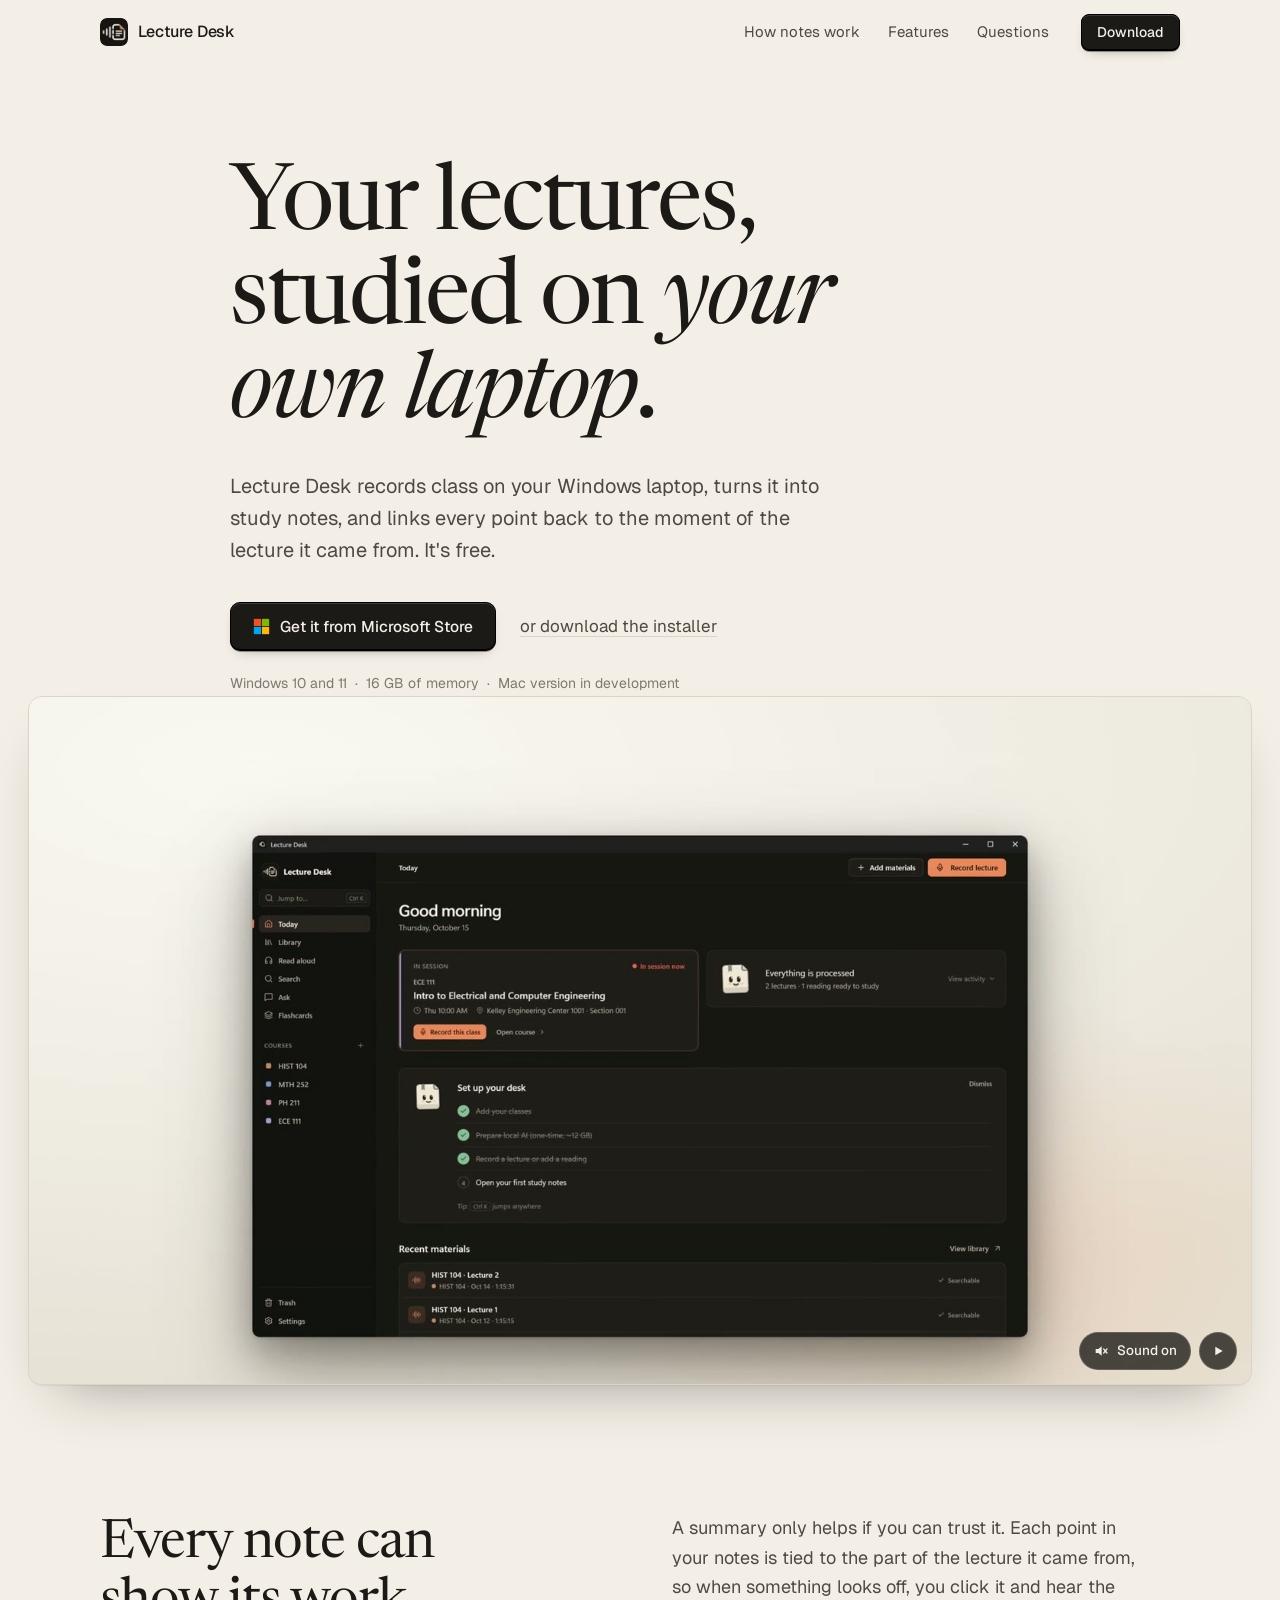
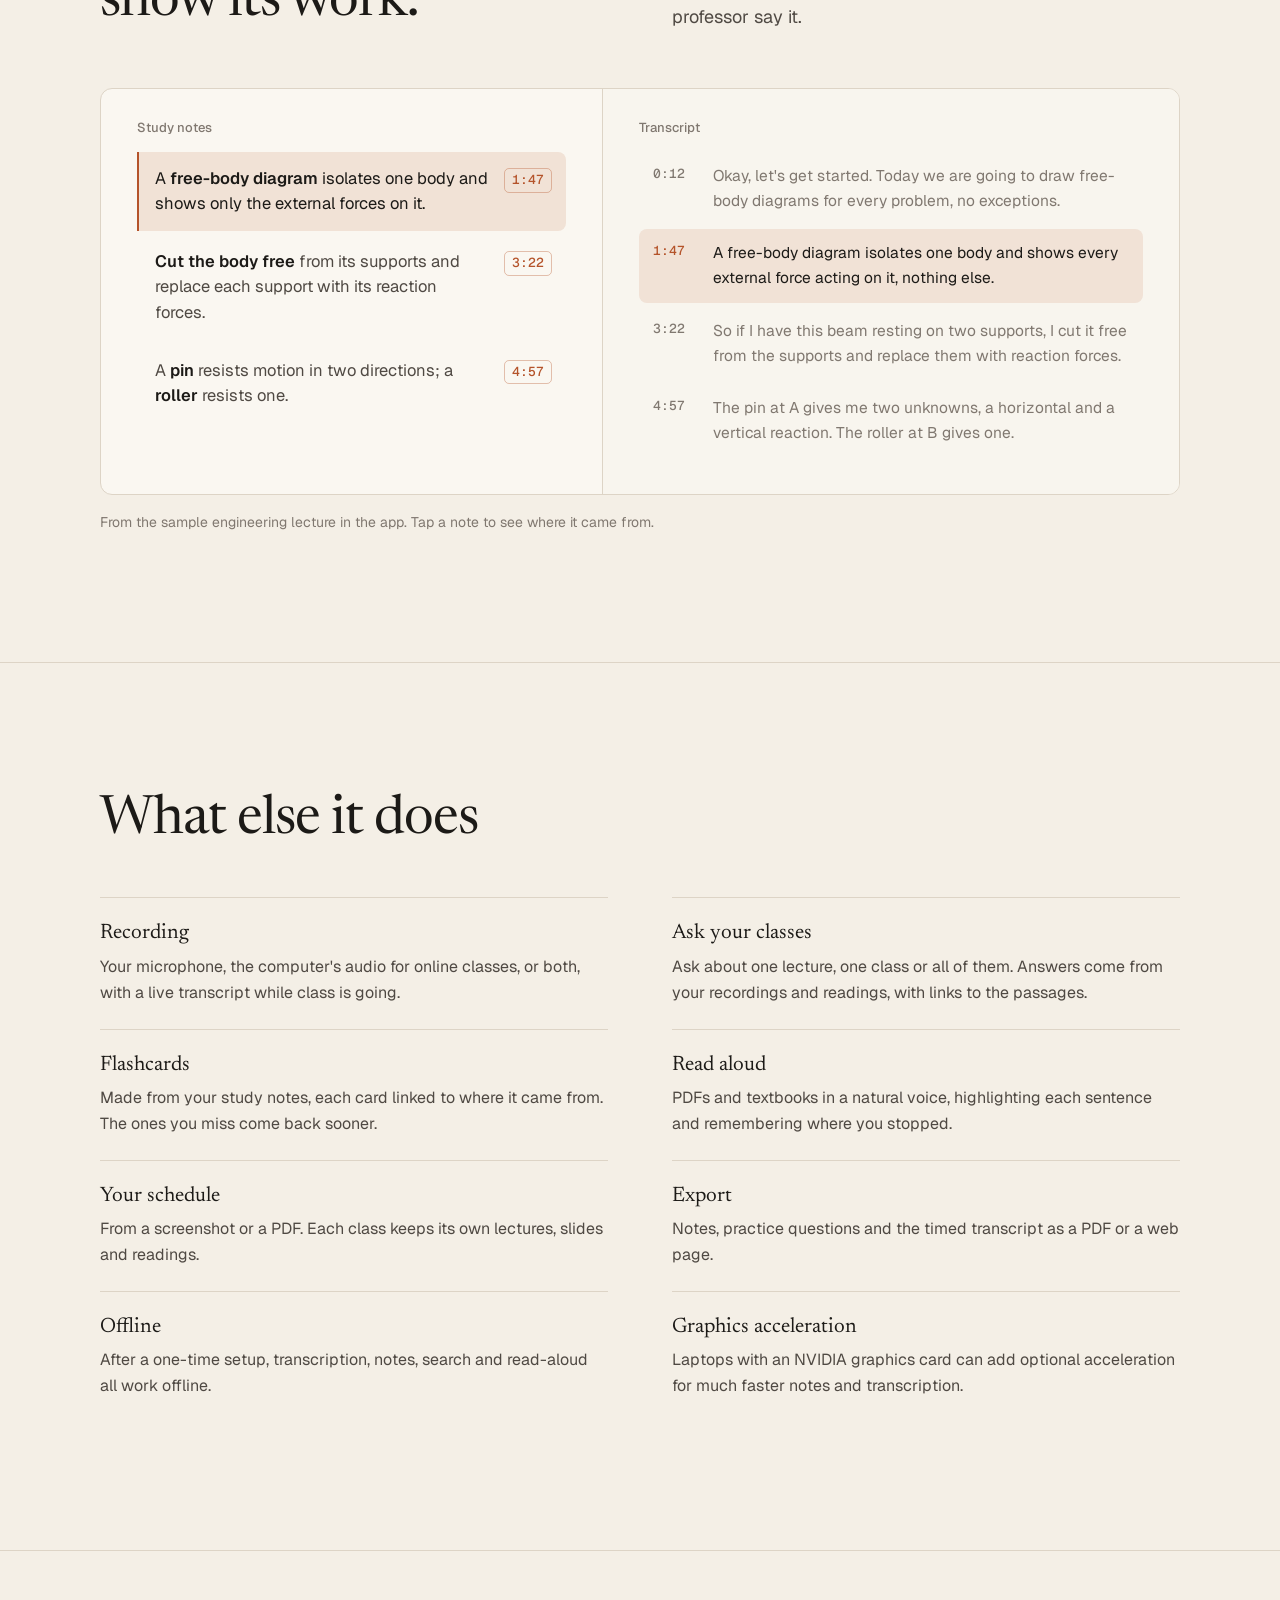
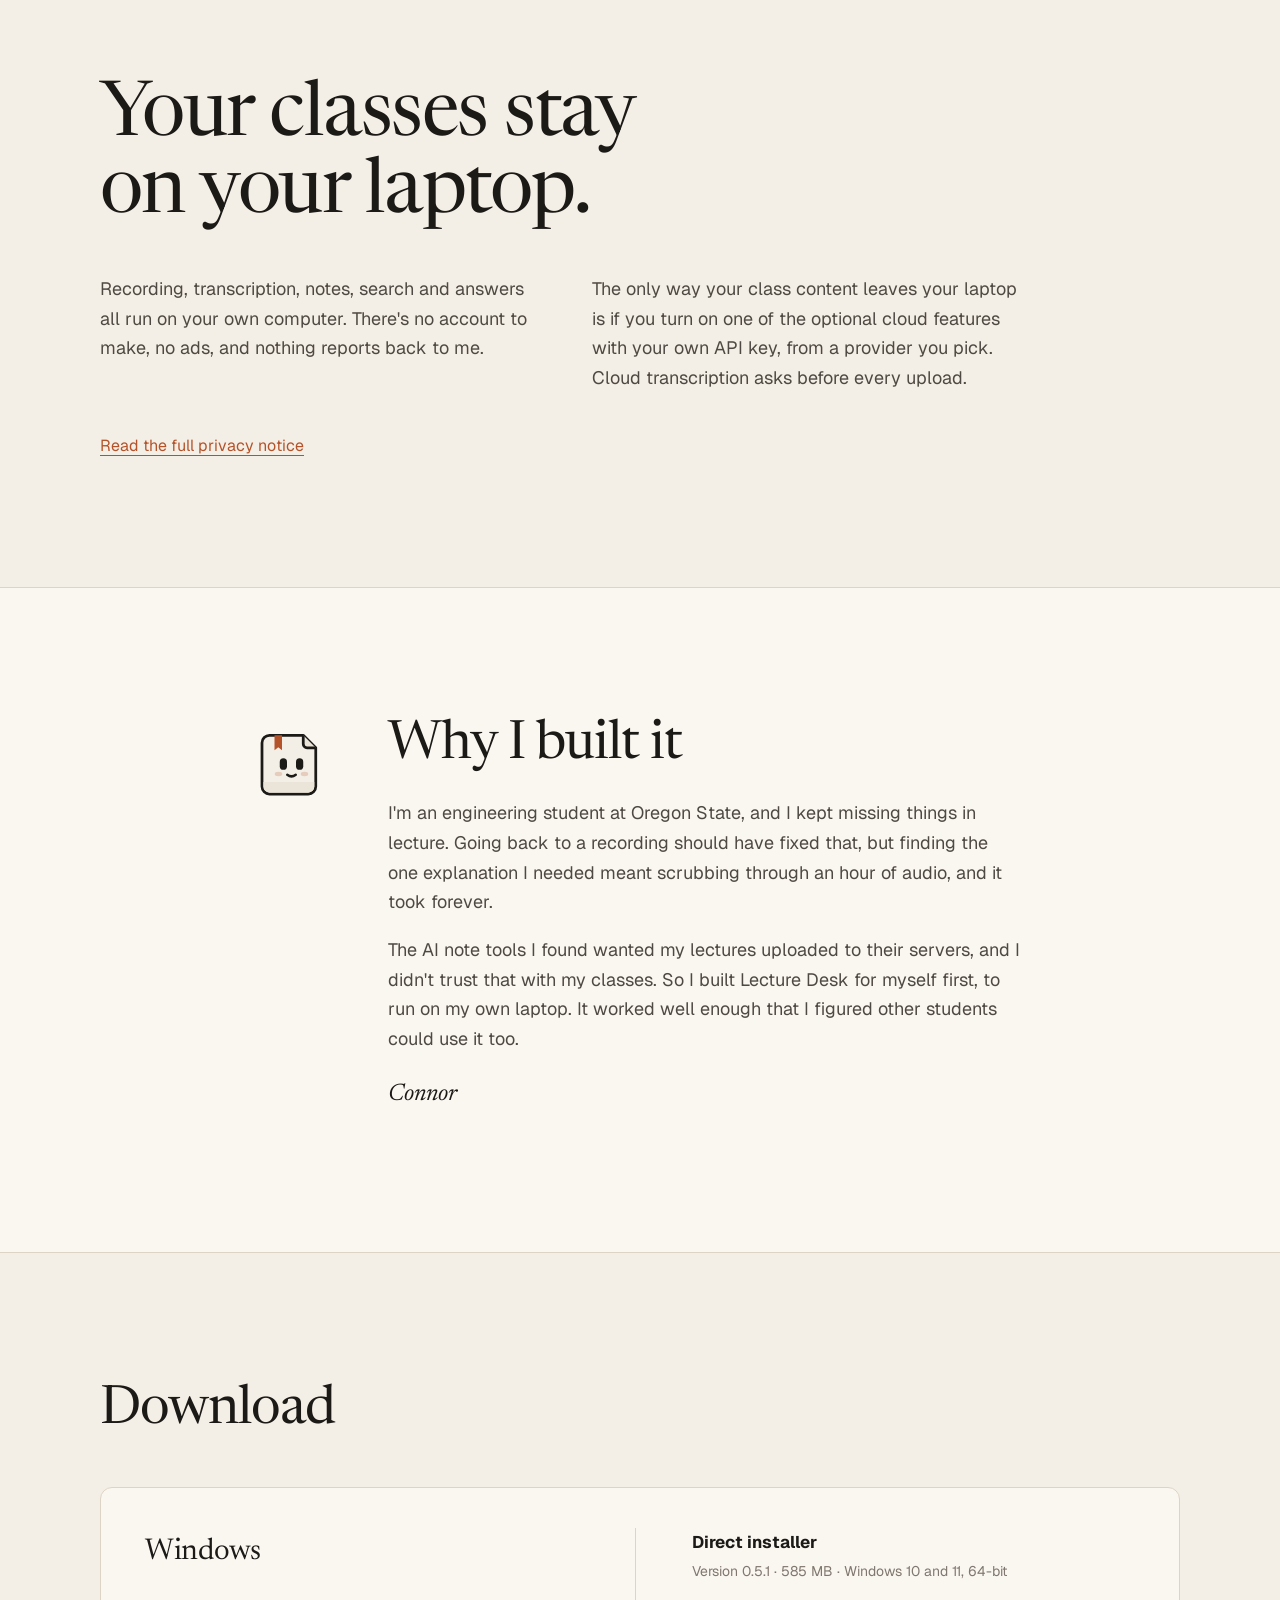
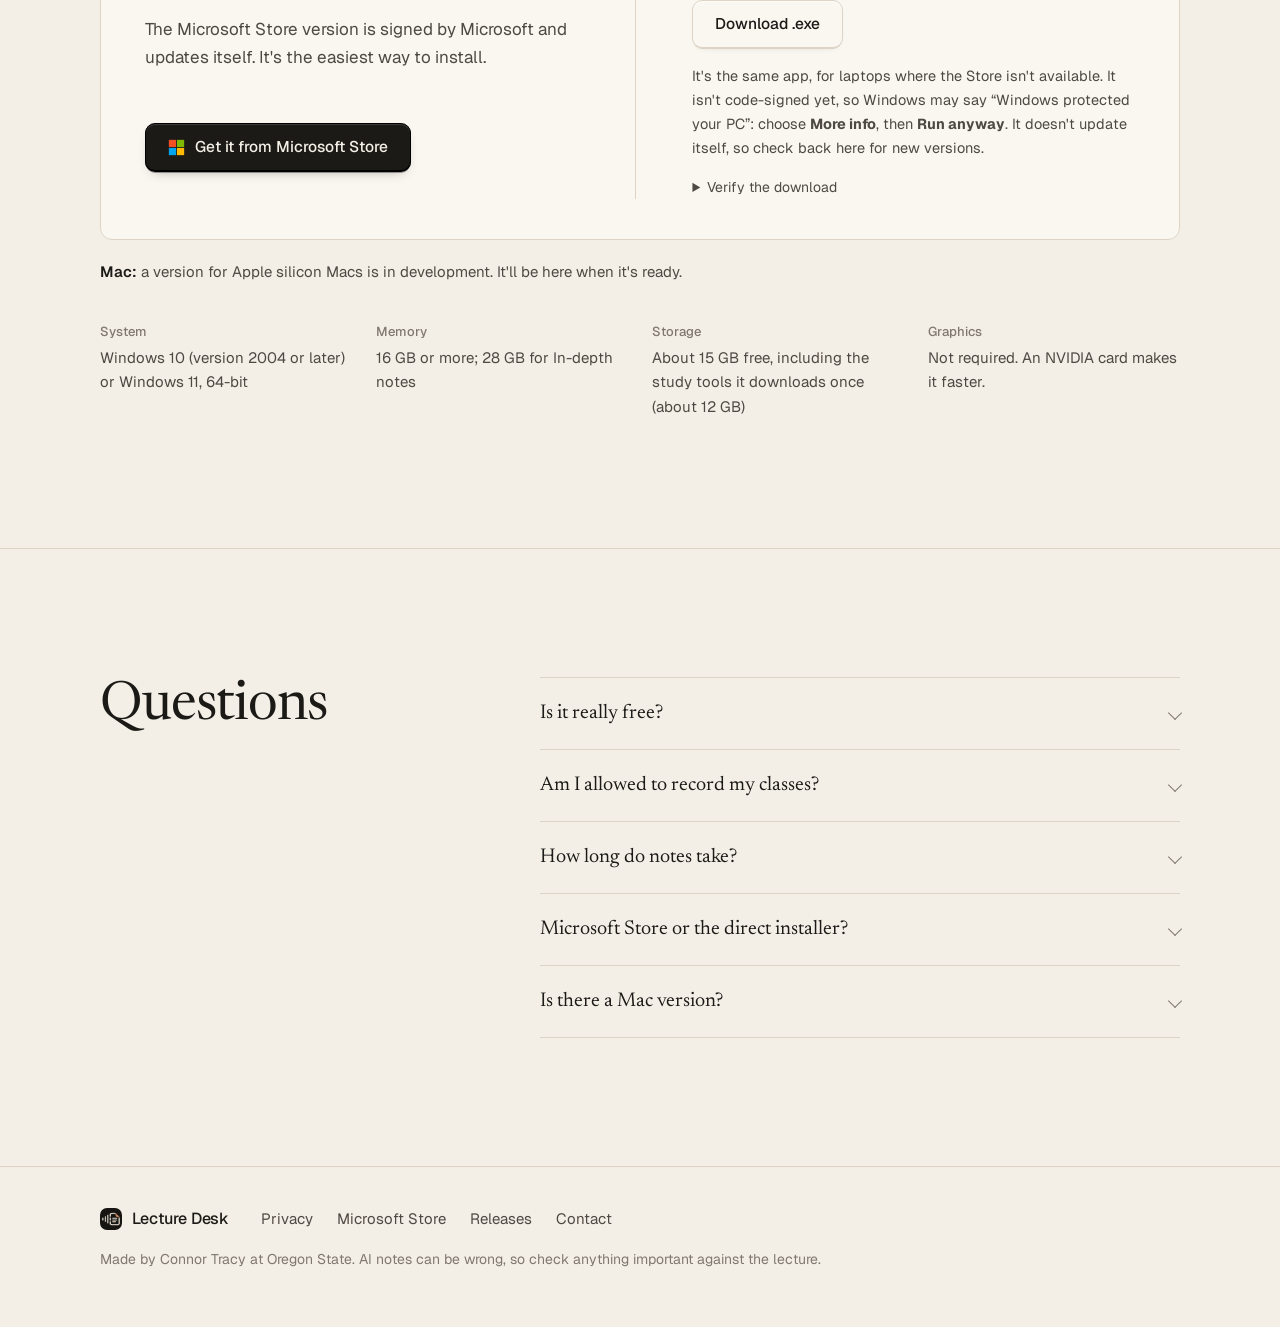
==== commit fa99e11c: "Hero: the full launch video instead of a screenshot Plays muted while on screen, with Sound on (rest" ====
--- a/index.html
+++ b/index.html
@@ -19,7 +19,7 @@
 <link rel="preconnect" href="https://fonts.googleapis.com">
 <link rel="preconnect" href="https://fonts.gstatic.com" crossorigin>
 <link href="https://fonts.googleapis.com/css2?family=Geist:wght@400;500;600&family=Geist+Mono:wght@400;500&family=Newsreader:ital,opsz,wght@0,6..72,400;0,6..72,500;1,6..72,400&display=swap" rel="stylesheet">
-<link rel="stylesheet" href="styles.css">
+<link rel="stylesheet" href="styles.css?v=film1">
 </head>
 <body>
 <a class="skip" href="#main">Skip to content</a>
@@ -51,9 +51,12 @@
       <p class="fine">Windows 10 and 11 &nbsp;·&nbsp; 16 GB of memory &nbsp;·&nbsp; Mac version in development</p>
     </div>
     <div class="wrap wide">
-      <figure class="frame hero-frame">
-        <div class="frame-bar" aria-hidden="true"><i></i><i></i><i></i></div>
-        <img src="img/hero-notes.webp" width="2160" height="1350" alt="Lecture Desk with a lecture transcript on the left and its study notes, including formulas, on the right" fetchpriority="high">
+      <figure class="film hero-frame" data-film>
+        <video muted playsinline loop preload="metadata" poster="media/launch.jpg" aria-label="A 94-second tour of Lecture Desk: recording a lecture, the study notes it writes, source links, flashcards, asking across classes, and read-aloud"><source src="media/launch.mp4" type="video/mp4"></video>
+        <div class="film-controls" hidden>
+          <button type="button" class="film-sound" aria-pressed="false"><svg viewBox="0 0 24 24" aria-hidden="true"><path class="i-speaker" d="M4 9h4l5-4v14l-5-4H4z"/><path class="i-off" d="M16 9l5 6M21 9l-5 6"/><path class="i-on" d="M16.5 8.5a5 5 0 0 1 0 7M19 6a8.5 8.5 0 0 1 0 12"/></svg><span>Sound on</span></button>
+          <button type="button" class="film-play" aria-label="Pause the video"><svg viewBox="0 0 24 24" aria-hidden="true"><path class="i-pause" d="M8 5h3v14H8zM13 5h3v14h-3z"/><path class="i-play" d="M8 5.5v13l11-6.5z"/></svg></button>
+        </div>
       </figure>
     </div>
   </section>
@@ -86,11 +89,6 @@
       </div>
       <p class="caption fade">From the sample engineering lecture in the app. Tap a note to see where it came from.</p>
 
-      <figure class="frame demo fade">
-        <video muted playsinline loop preload="none" poster="media/demo.jpg" aria-label="Recording a lecture, watching the transcript fill in, the study notes being written, and opening a note's source"><source src="media/demo.mp4" type="video/mp4"></video>
-        <button class="play" type="button" aria-label="Pause the demo" hidden><svg viewBox="0 0 24 24" aria-hidden="true"><path class="i-pause" d="M8 5h3v14H8zM13 5h3v14h-3z"/><path class="i-play" d="M8 5.5v13l11-6.5z"/></svg></button>
-      </figure>
-      <p class="caption fade">Record, transcript, notes, source: one lecture, sped up to 22 seconds.</p>
     </div>
   </section>
 
@@ -194,6 +192,6 @@
   </div>
 </footer>
 
-<script src="site.js" defer></script>
+<script src="site.js?v=film1" defer></script>
 </body>
 </html>
--- a/styles.css
+++ b/styles.css
@@ -119,14 +119,23 @@
 .proof-transcript li.lit time { color: var(--accent); }
 @media (max-width: 860px) { .proof { grid-template-columns: 1fr; } .proof-transcript { border-left: 0; border-top: 1px solid var(--rule); } .proof > div { padding: 24px 18px; } }
 
-.demo { position: relative; margin: 96px 0 0 auto; width: min(100%, 860px); }
-.demo + .caption { width: min(100%, 860px); margin-left: auto; }
-.demo video { width: 100%; aspect-ratio: 16 / 9; cursor: pointer; }
-.play { position: absolute; right: 14px; bottom: 14px; width: 38px; height: 38px; display: grid; place-items: center; border-radius: 50%; border: 1px solid rgb(255 255 255 / .2); background: rgb(28 26 23 / .72); cursor: pointer; }
-.play svg { width: 16px; height: 16px; fill: #F4EFE6; }
-.play .i-play { display: none; }
-.play.paused .i-play { display: block; }
-.play.paused .i-pause { display: none; }
+/* The launch video: a plain rounded frame (the film has its own backgrounds) with two quiet controls. */
+.film { position: relative; margin: 0; border-radius: 14px; overflow: hidden; background: #EFEAE1; border: 1px solid var(--rule); box-shadow: 0 1px 1px rgb(28 26 23 / .06), 0 28px 56px -32px rgb(28 26 23 / .45); }
+.film video { width: 100%; aspect-ratio: 16 / 9; cursor: pointer; }
+.film-controls { position: absolute; right: 14px; bottom: 14px; display: flex; gap: 8px; }
+.film-controls button { display: inline-flex; align-items: center; gap: 8px; height: 38px; padding: 0 13px; border-radius: 999px; border: 1px solid rgb(255 255 255 / .16); background: rgb(28 26 23 / .78); color: #F4EFE6; font: 500 13.5px/1 var(--sans); cursor: pointer; transition: background-color .2s; }
+.film-controls button:hover { background: rgb(28 26 23 / .92); }
+.film-controls button:active { transform: translateY(1px); }
+.film-controls svg { width: 16px; height: 16px; fill: #F4EFE6; stroke: #F4EFE6; stroke-width: 0; }
+.film-sound svg .i-off, .film-sound svg .i-on { fill: none; stroke-width: 1.8; stroke-linecap: round; }
+.film-sound .i-on { display: none; }
+.film-sound[aria-pressed="true"] .i-on { display: block; }
+.film-sound[aria-pressed="true"] .i-off { display: none; }
+.film-play { width: 38px; justify-content: center; padding: 0 !important; }
+.film-play .i-play { display: none; }
+.film-play.paused .i-play { display: block; }
+.film-play.paused .i-pause { display: none; }
+@media (max-width: 640px) { .film { border-radius: 10px; } .film-controls { right: 8px; bottom: 8px; } .film-controls button { height: 32px; } .film-sound span { display: none; } }
 
 /* Features: a plain two-column list, ruled like a notebook. */
 .features h2 { margin-bottom: 48px; }
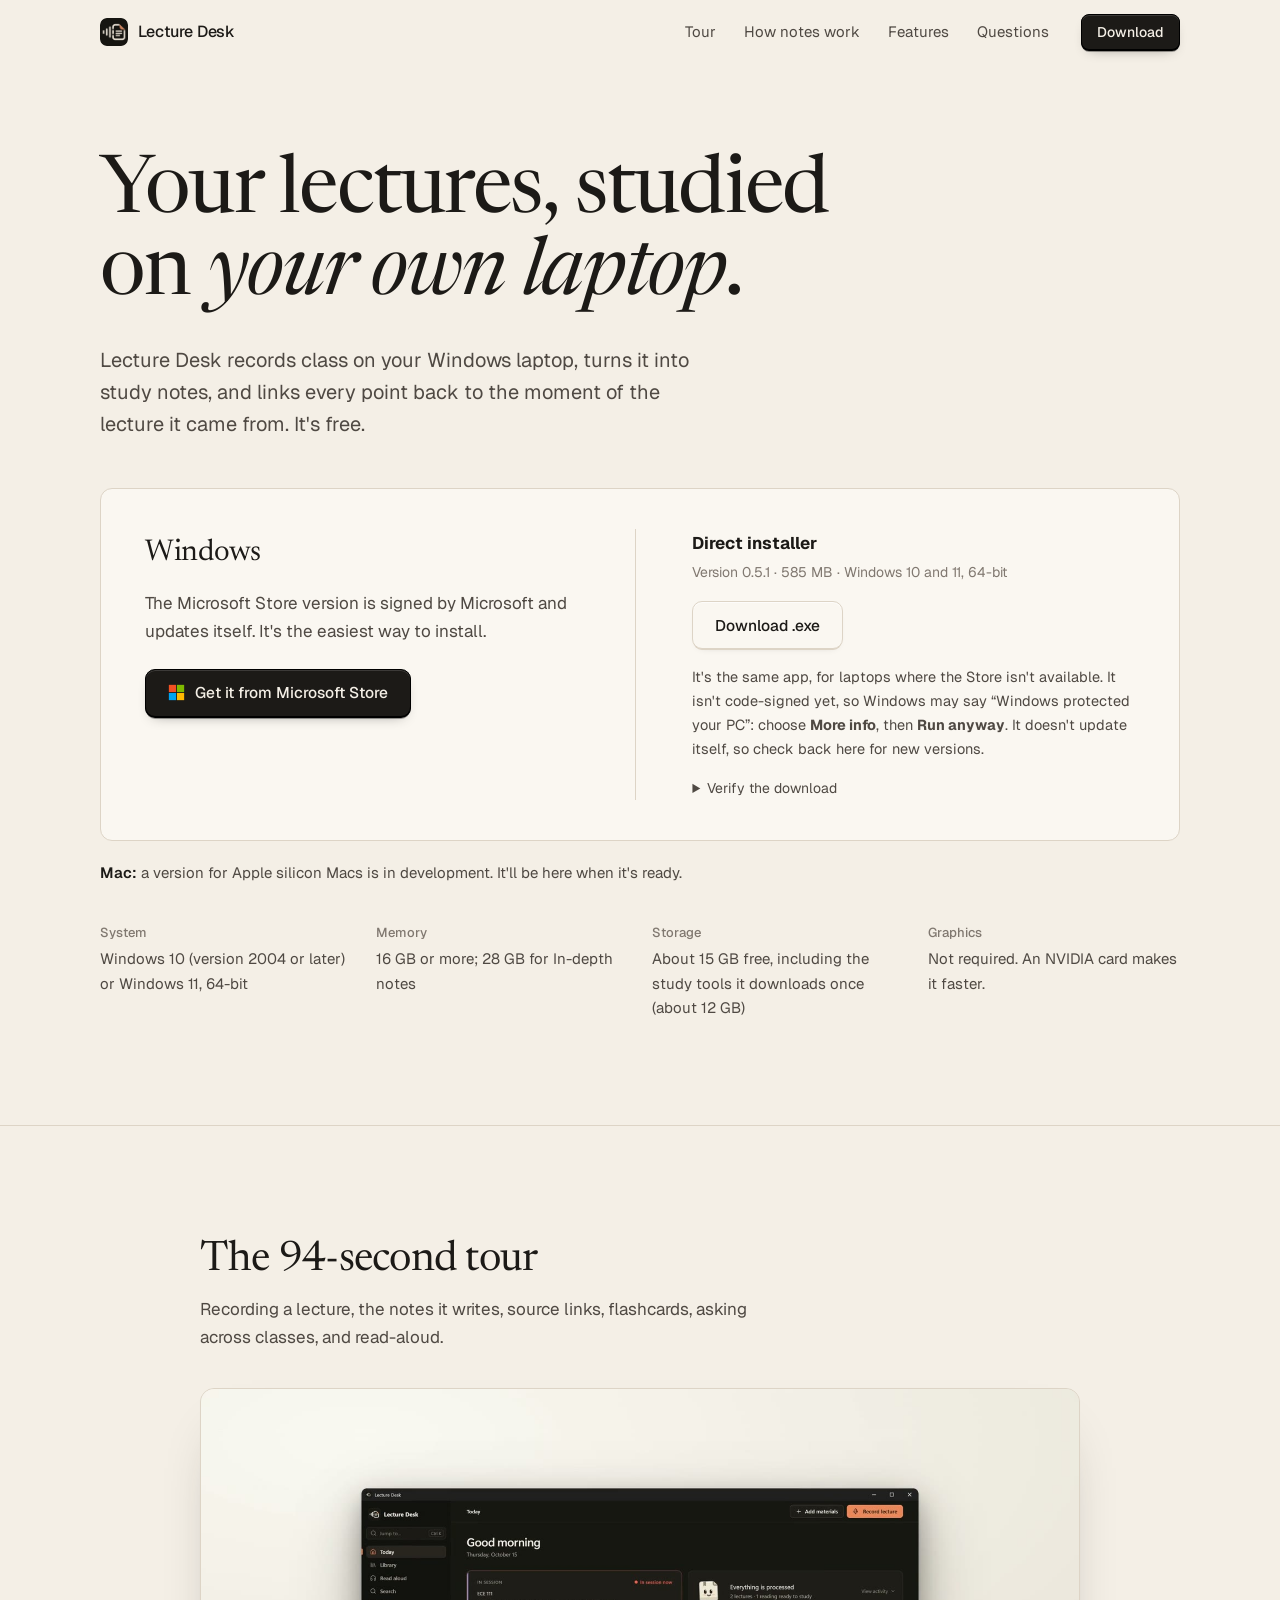
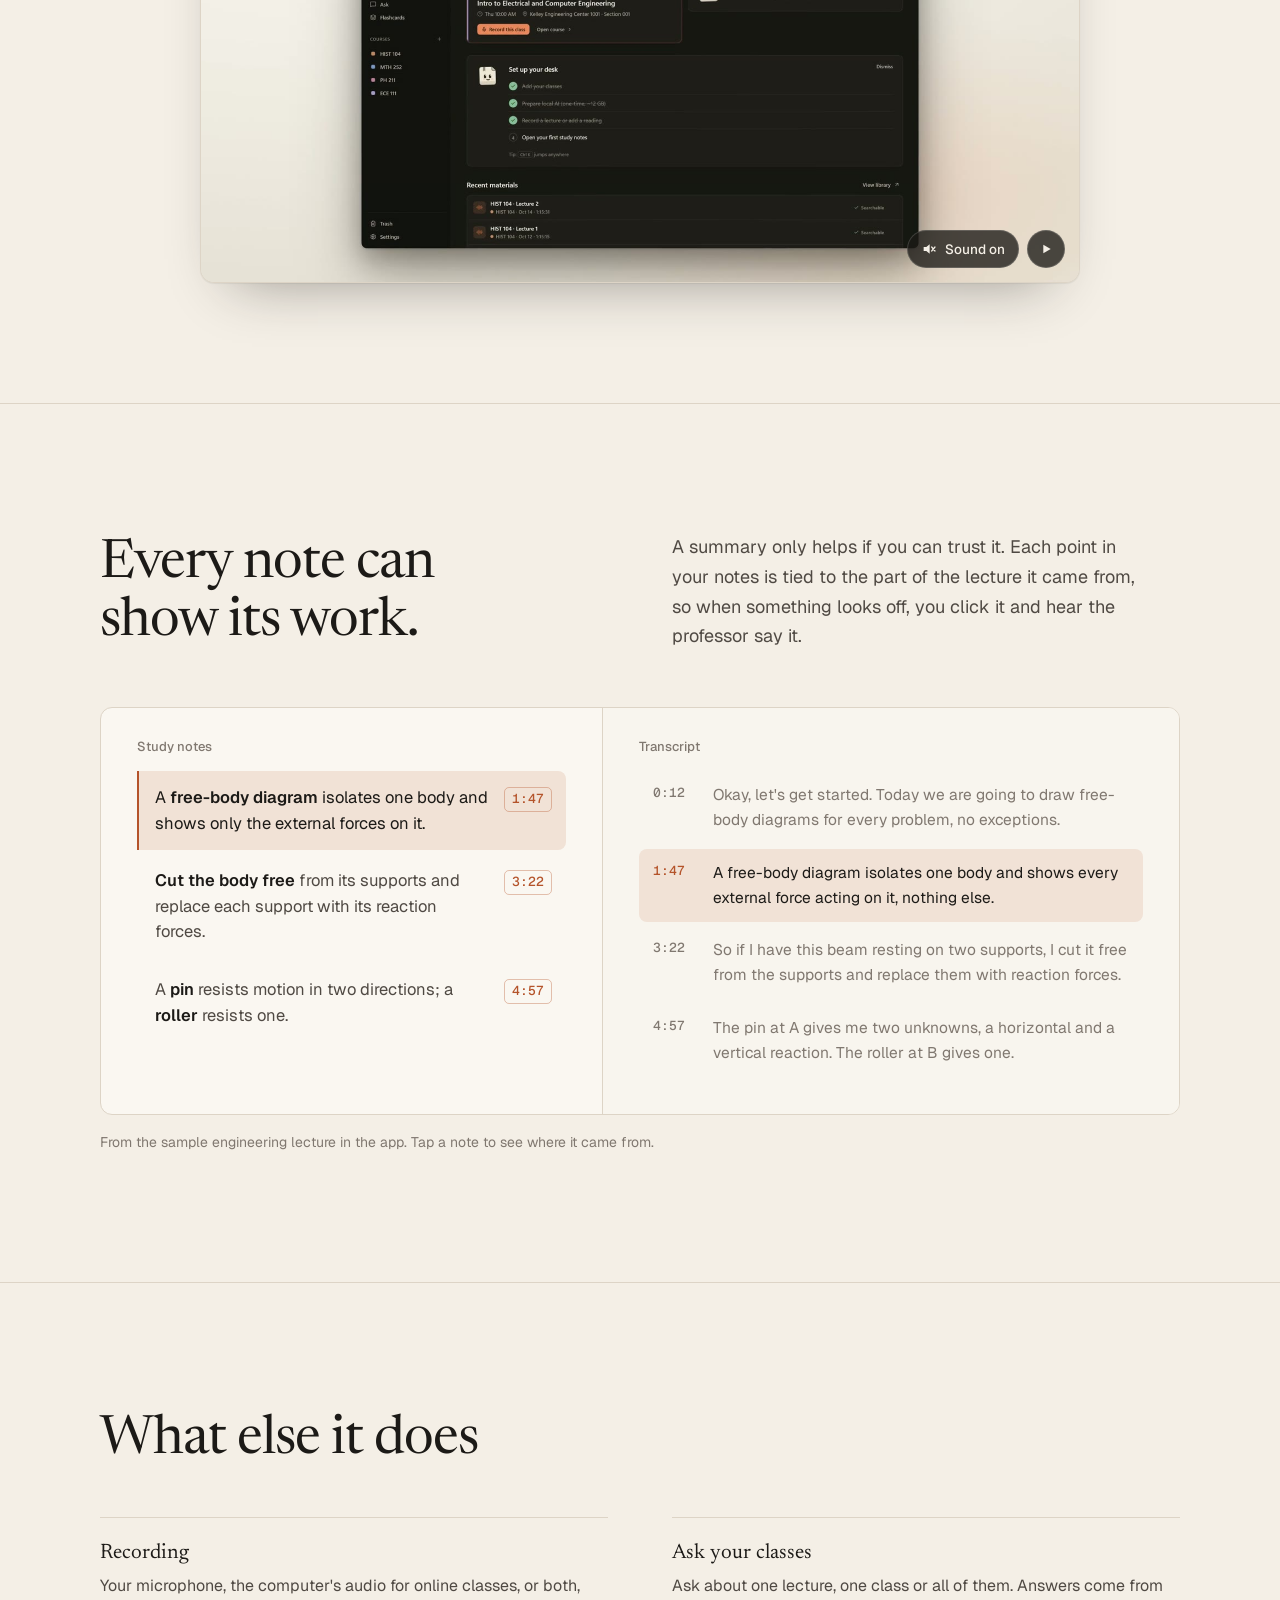
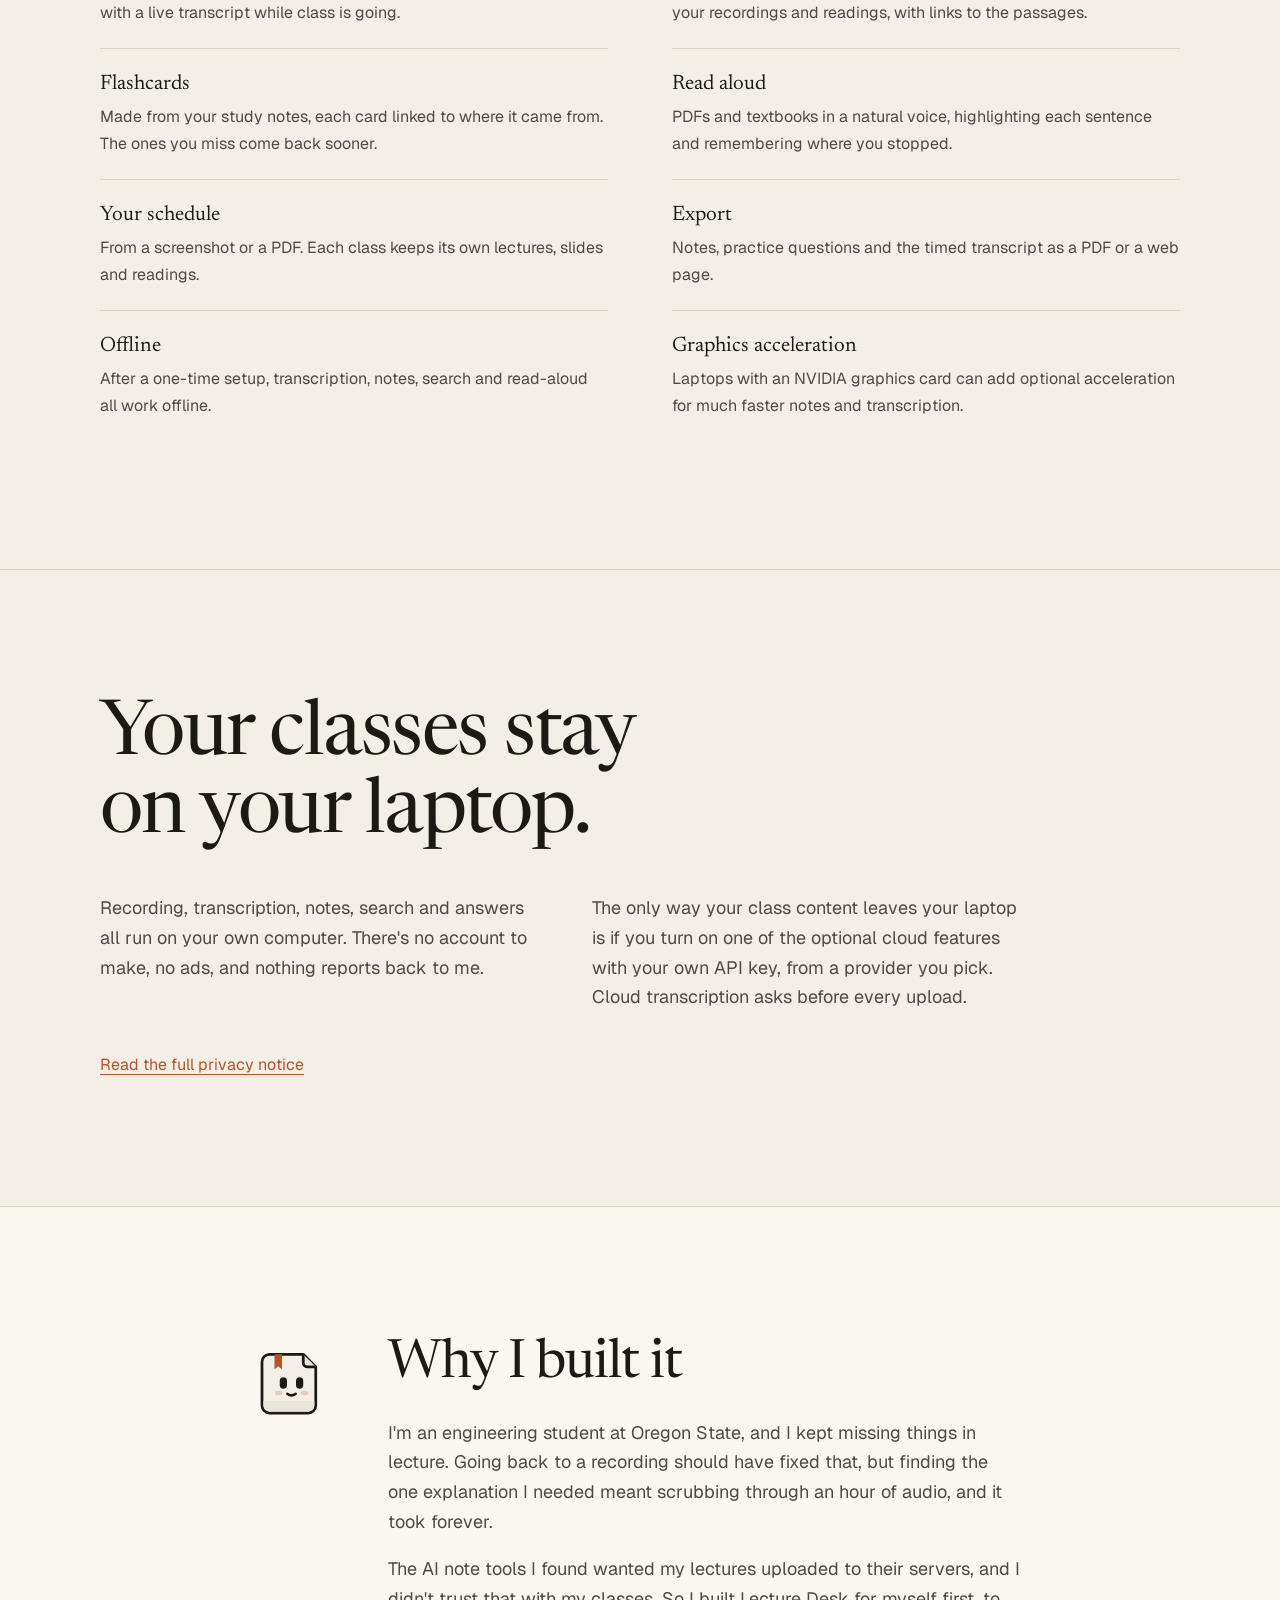
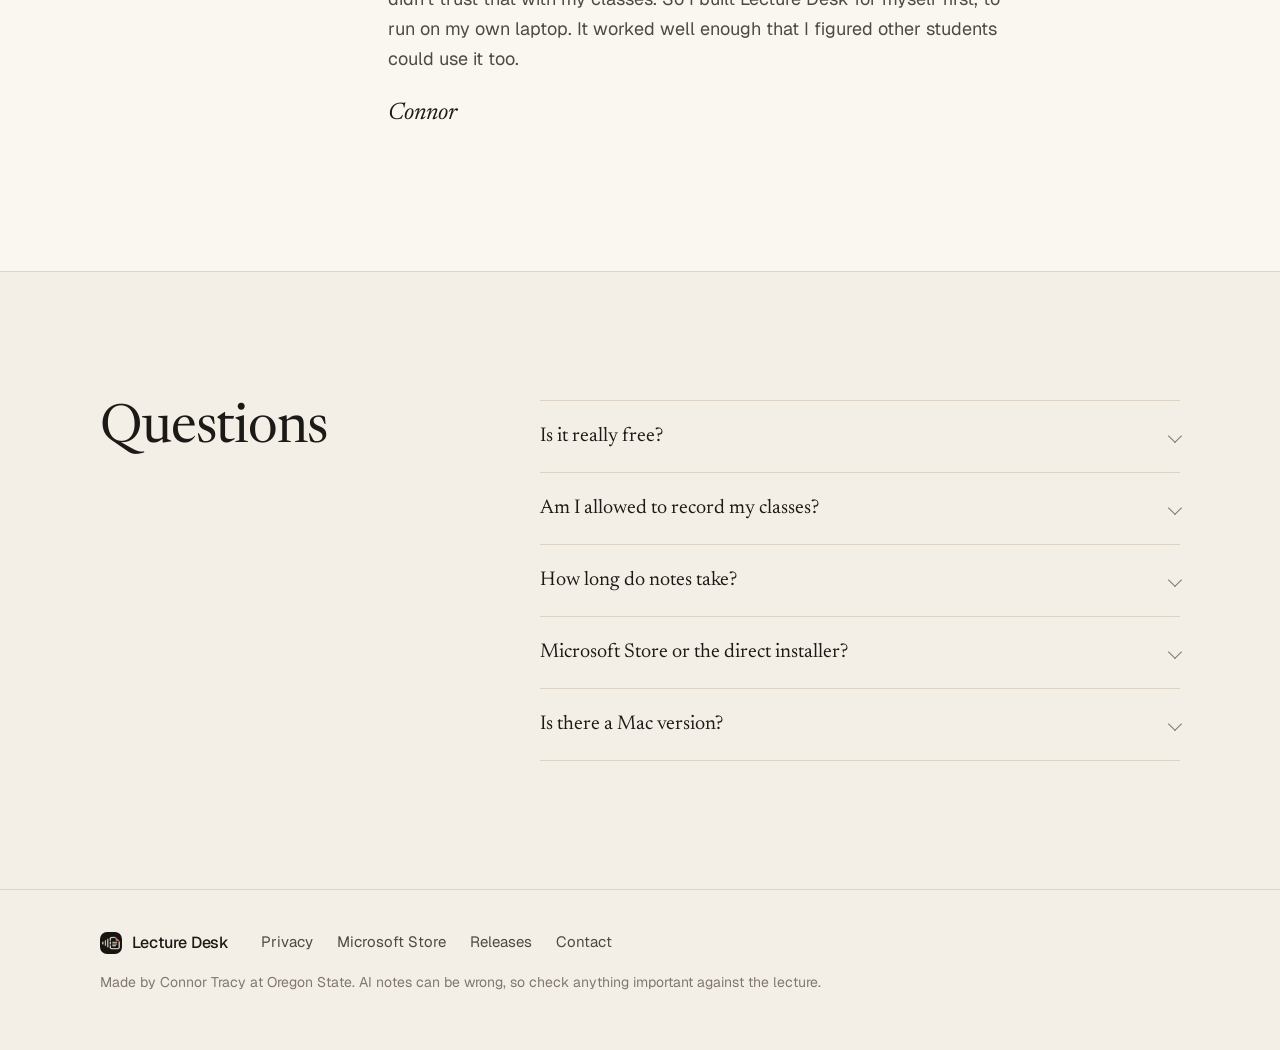
==== commit 9610c00c: "Downloads at the top; the tour video smaller and played on scroll The Store and direct-installer dow" ====
--- a/index.html
+++ b/index.html
@@ -19,7 +19,7 @@
 <link rel="preconnect" href="https://fonts.googleapis.com">
 <link rel="preconnect" href="https://fonts.gstatic.com" crossorigin>
 <link href="https://fonts.googleapis.com/css2?family=Geist:wght@400;500;600&family=Geist+Mono:wght@400;500&family=Newsreader:ital,opsz,wght@0,6..72,400;0,6..72,500;1,6..72,400&display=swap" rel="stylesheet">
-<link rel="stylesheet" href="styles.css?v=film1">
+<link rel="stylesheet" href="styles.css?v=top1">
 </head>
 <body>
 <a class="skip" href="#main">Skip to content</a>
@@ -28,6 +28,7 @@
   <div class="wrap nav-inner">
     <a class="brand" href="#top" aria-label="Lecture Desk, back to top"><picture><source srcset="img/icon-light-512.png" media="(prefers-color-scheme: dark)"><img src="img/icon-512.png" alt="" width="28" height="28"></picture>Lecture Desk</a>
     <nav class="nav-links" aria-label="Sections">
+      <a href="#tour">Tour</a>
       <a href="#notes">How notes work</a>
       <a href="#features">Features</a>
       <a href="#faq">Questions</a>
@@ -41,17 +42,43 @@
     <div class="wrap hero-copy">
       <h1>Your lectures, studied on <em>your own laptop</em>.</h1>
       <p class="lede">Lecture Desk records class on your Windows laptop, turns it into study notes, and links every point back to the moment of the lecture it came from. It's free.</p>
-      <div class="cta">
-        <a class="btn btn-ink" href="https://apps.microsoft.com/detail/9MX0MPG0RQTL">
-          <svg class="ms" viewBox="0 0 20 20" aria-hidden="true"><rect x="1" y="1" width="8.5" height="8.5" fill="#F25022"/><rect x="10.5" y="1" width="8.5" height="8.5" fill="#7FBA00"/><rect x="1" y="10.5" width="8.5" height="8.5" fill="#00A4EF"/><rect x="10.5" y="10.5" width="8.5" height="8.5" fill="#FFB900"/></svg>
-          Get it from Microsoft Store
-        </a>
-        <a class="quiet-link" href="#download">or download the installer</a>
+    </div>
+    <div class="wrap get" id="download" role="region" aria-label="Download">
+      <div class="dl">
+        <div class="dl-main">
+          <h3>Windows</h3>
+          <p>The Microsoft Store version is signed by Microsoft and updates itself. It's the easiest way to install.</p>
+          <a class="btn btn-ink" href="https://apps.microsoft.com/detail/9MX0MPG0RQTL">
+            <svg class="ms" viewBox="0 0 20 20" aria-hidden="true"><rect x="1" y="1" width="8.5" height="8.5" fill="#F25022"/><rect x="10.5" y="1" width="8.5" height="8.5" fill="#7FBA00"/><rect x="1" y="10.5" width="8.5" height="8.5" fill="#00A4EF"/><rect x="10.5" y="10.5" width="8.5" height="8.5" fill="#FFB900"/></svg>
+            Get it from Microsoft Store
+          </a>
+          <div class="direct" data-direct-only hidden>
+            <div class="direct-row">
+              <p><strong>Direct installer</strong><br><span data-direct-meta>Windows 10 and 11, 64-bit</span></p>
+              <a class="btn btn-paper" data-direct-link href="#">Download .exe</a>
+            </div>
+            <p class="note">It's the same app, for laptops where the Store isn't available. It isn't code-signed yet, so Windows may say <q>Windows protected your PC</q>: choose <strong>More info</strong>, then <strong>Run anyway</strong>. It doesn't update itself, so check back here for new versions.</p>
+            <details class="hash-box"><summary>Verify the download</summary><p>Run <code>certutil -hashfile Lecture-Desk-0.5.1-Setup.exe SHA256</code> and compare it with:</p><p class="hash" data-direct-hash></p></details>
+          </div>
+        </div>
       </div>
-      <p class="fine">Windows 10 and 11 &nbsp;·&nbsp; 16 GB of memory &nbsp;·&nbsp; Mac version in development</p>
+      <p class="mac"><strong>Mac:</strong> a version for Apple silicon Macs is in development. It'll be here when it's ready.</p>
+      <dl class="reqs">
+        <div><dt>System</dt><dd>Windows 10 (version 2004 or later) or Windows 11, 64-bit</dd></div>
+        <div><dt>Memory</dt><dd>16 GB or more; 28 GB for In-depth notes</dd></div>
+        <div><dt>Storage</dt><dd>About 15 GB free, including the study tools it downloads once (about 12 GB)</dd></div>
+        <div><dt>Graphics</dt><dd>Not required. An NVIDIA card makes it faster.</dd></div>
+      </dl>
     </div>
-    <div class="wrap wide">
-      <figure class="film hero-frame" data-film>
+  </section>
+
+  <section class="tour" id="tour" aria-labelledby="tour-title">
+    <div class="wrap tour-inner">
+      <div class="tour-head fade">
+        <h2 id="tour-title">The 94-second tour</h2>
+        <p>Recording a lecture, the notes it writes, source links, flashcards, asking across classes, and read-aloud.</p>
+      </div>
+      <figure class="film fade" data-film>
         <video muted playsinline loop preload="metadata" poster="media/launch.jpg" aria-label="A 94-second tour of Lecture Desk: recording a lecture, the study notes it writes, source links, flashcards, asking across classes, and read-aloud"><source src="media/launch.mp4" type="video/mp4"></video>
         <div class="film-controls" hidden>
           <button type="button" class="film-sound" aria-pressed="false"><svg viewBox="0 0 24 24" aria-hidden="true"><path class="i-speaker" d="M4 9h4l5-4v14l-5-4H4z"/><path class="i-off" d="M16 9l5 6M21 9l-5 6"/><path class="i-on" d="M16.5 8.5a5 5 0 0 1 0 7M19 6a8.5 8.5 0 0 1 0 12"/></svg><span>Sound on</span></button>
@@ -139,37 +166,6 @@
     </div>
   </section>
 
-  <section class="download" id="download" aria-labelledby="download-title">
-    <div class="wrap">
-      <h2 id="download-title" class="fade">Download</h2>
-      <div class="dl fade">
-        <div class="dl-main">
-          <h3>Windows</h3>
-          <p>The Microsoft Store version is signed by Microsoft and updates itself. It's the easiest way to install.</p>
-          <a class="btn btn-ink" href="https://apps.microsoft.com/detail/9MX0MPG0RQTL">
-            <svg class="ms" viewBox="0 0 20 20" aria-hidden="true"><rect x="1" y="1" width="8.5" height="8.5" fill="#F25022"/><rect x="10.5" y="1" width="8.5" height="8.5" fill="#7FBA00"/><rect x="1" y="10.5" width="8.5" height="8.5" fill="#00A4EF"/><rect x="10.5" y="10.5" width="8.5" height="8.5" fill="#FFB900"/></svg>
-            Get it from Microsoft Store
-          </a>
-          <div class="direct" data-direct-only hidden>
-            <div class="direct-row">
-              <p><strong>Direct installer</strong><br><span data-direct-meta>Windows 10 and 11, 64-bit</span></p>
-              <a class="btn btn-paper" data-direct-link href="#">Download .exe</a>
-            </div>
-            <p class="note">It's the same app, for laptops where the Store isn't available. It isn't code-signed yet, so Windows may say <q>Windows protected your PC</q>: choose <strong>More info</strong>, then <strong>Run anyway</strong>. It doesn't update itself, so check back here for new versions.</p>
-            <details class="hash-box"><summary>Verify the download</summary><p>Run <code>certutil -hashfile Lecture-Desk-0.5.1-Setup.exe SHA256</code> and compare it with:</p><p class="hash" data-direct-hash></p></details>
-          </div>
-        </div>
-      </div>
-      <p class="mac fade"><strong>Mac:</strong> a version for Apple silicon Macs is in development. It'll be here when it's ready.</p>
-      <dl class="reqs fade">
-        <div><dt>System</dt><dd>Windows 10 (version 2004 or later) or Windows 11, 64-bit</dd></div>
-        <div><dt>Memory</dt><dd>16 GB or more; 28 GB for In-depth notes</dd></div>
-        <div><dt>Storage</dt><dd>About 15 GB free, including the study tools it downloads once (about 12 GB)</dd></div>
-        <div><dt>Graphics</dt><dd>Not required. An NVIDIA card makes it faster.</dd></div>
-      </dl>
-    </div>
-  </section>
-
   <section class="faq" id="faq" aria-labelledby="faq-title">
     <div class="wrap faq-inner">
       <h2 id="faq-title" class="fade">Questions</h2>
@@ -192,6 +188,6 @@
   </div>
 </footer>
 
-<script src="site.js?v=film1" defer></script>
+<script src="site.js?v=top1" defer></script>
 </body>
 </html>
--- a/styles.css
+++ b/styles.css
@@ -73,27 +73,25 @@
 .text-link { color: var(--accent); text-decoration-color: currentColor; }
 
 /* Hero */
-.hero { padding: 96px 0 0; }
-.hero-copy { max-width: 820px; }
-h1 { font-size: clamp(46px, 7.2vw, 92px); line-height: 1.02; letter-spacing: -.022em; }
+.hero { padding: 88px 0 104px; }
+.hero-copy h1 { max-width: 820px; }
+h1 { font-size: clamp(44px, 6.4vw, 80px); line-height: 1.02; letter-spacing: -.022em; }
 h1 em { font-style: italic; }
 .lede { margin-top: 28px; max-width: 600px; font-size: clamp(18px, 1.9vw, 20px); line-height: 1.6; color: var(--ink-2); }
-.cta { display: flex; flex-wrap: wrap; align-items: center; gap: 14px 24px; margin-top: 36px; }
-.fine { margin-top: 22px; font-size: 14px; color: var(--ink-3); }
-@media (max-width: 520px) { .hero { padding-top: 56px; } .cta .btn { width: 100%; } }
+.get { margin-top: 48px; scroll-margin-top: 88px; }
+@media (max-width: 520px) { .hero { padding: 56px 0 72px; } .get { margin-top: 36px; } }
 
 /* A plain window frame with one soft shadow. */
 .frame { margin: 0; border-radius: 12px; overflow: hidden; background: var(--frame); border: 1px solid rgb(0 0 0 / .5); box-shadow: 0 1px 1px rgb(28 26 23 / .08), 0 24px 48px -28px rgb(28 26 23 / .45); }
 .frame-bar { display: flex; gap: 7px; align-items: center; height: 30px; padding: 0 13px; background: #24211E; border-bottom: 1px solid #000; }
 .frame-bar i { width: 9px; height: 9px; border-radius: 50%; background: #45403A; }
-.hero-frame { margin-top: 72px; }
-@media (max-width: 640px) { .frame { border-radius: 9px; } .hero-frame { margin-top: 48px; } .frame-bar { height: 22px; } .frame-bar i { width: 7px; height: 7px; } }
+@media (max-width: 640px) { .frame { border-radius: 9px; } .frame-bar { height: 22px; } .frame-bar i { width: 7px; height: 7px; } }
 
 /* Sections share one rhythm. */
 section + section { border-top: 1px solid var(--rule); }
-.hero + section { border-top: 0; }
-.notes, .features, .privacy, .why, .download, .faq { padding: 128px 0; }
-@media (max-width: 760px) { .notes, .features, .privacy, .why, .download, .faq { padding: 80px 0; } }
+.notes, .features, .privacy, .why, .faq { padding: 128px 0; }
+.tour { padding: 112px 0 120px; }
+@media (max-width: 760px) { .notes, .features, .privacy, .why, .faq, .tour { padding: 80px 0; } }
 h2 { font-size: clamp(34px, 4.6vw, 54px); line-height: 1.08; letter-spacing: -.018em; }
 .caption { margin-top: 16px; font-size: 14px; color: var(--ink-3); }
 
@@ -120,6 +118,11 @@
 @media (max-width: 860px) { .proof { grid-template-columns: 1fr; } .proof-transcript { border-left: 0; border-top: 1px solid var(--rule); } .proof > div { padding: 24px 18px; } }
 
 /* The launch video: a plain rounded frame (the film has its own backgrounds) with two quiet controls. */
+/* Sized to watch from a seat, not to fill the screen. */
+.tour-inner { width: min(880px, 100% - 2 * var(--gutter)); }
+.tour-head { margin-bottom: 36px; }
+.tour-head h2 { font-size: clamp(30px, 3.6vw, 42px); }
+.tour-head p { margin-top: 12px; color: var(--ink-2); max-width: 560px; }
 .film { position: relative; margin: 0; border-radius: 14px; overflow: hidden; background: #EFEAE1; border: 1px solid var(--rule); box-shadow: 0 1px 1px rgb(28 26 23 / .06), 0 28px 56px -32px rgb(28 26 23 / .45); }
 .film video { width: 100%; aspect-ratio: 16 / 9; cursor: pointer; }
 .film-controls { position: absolute; right: 14px; bottom: 14px; display: flex; gap: 8px; }
@@ -169,10 +172,9 @@
 @media (max-width: 640px) { .why-inner { grid-template-columns: 1fr; gap: 20px; } .folio { width: 56px; height: 56px; } }
 
 /* Download */
-.download h2 { margin-bottom: 48px; }
 .dl { border: 1px solid var(--rule); border-radius: 12px; background: var(--sheet); }
 .dl > div { padding: 40px 44px; }
-.dl-main { display: grid; grid-template-columns: minmax(0, 1fr) minmax(0, 1.15fr); gap: 0 56px; align-items: start; }
+.dl-main { display: grid; grid-template-columns: minmax(0, 1fr) minmax(0, 1.15fr); grid-template-rows: auto auto 1fr; gap: 0 56px; align-items: start; }
 .dl-main > h3, .dl-main > p, .dl-main > .btn { grid-column: 1; }
 .dl-main > .btn { justify-self: start; align-self: start; }
 .dl-main > .direct { grid-column: 2; grid-row: 1 / span 3; margin: 0; padding: 0 0 0 56px; border-top: 0; border-left: 1px solid var(--rule); }
@@ -193,7 +195,7 @@
 .reqs { display: grid; grid-template-columns: repeat(4, 1fr); gap: 24px; margin: 40px 0 0; }
 .reqs dt { font: 500 13px/1 var(--sans); color: var(--ink-3); margin-bottom: 8px; }
 .reqs dd { margin: 0; font-size: 15px; color: var(--ink-2); }
-@media (max-width: 860px) { .dl-main { grid-template-columns: 1fr; } .dl-main > .direct { grid-column: 1; grid-row: auto; margin-top: 32px; padding: 28px 0 0; border-left: 0; border-top: 1px solid var(--rule); } .reqs { grid-template-columns: 1fr 1fr; } }
+@media (max-width: 860px) { .dl-main { grid-template-columns: 1fr; grid-template-rows: none; } .dl-main > .direct { grid-column: 1; grid-row: auto; margin-top: 32px; padding: 28px 0 0; border-left: 0; border-top: 1px solid var(--rule); } .reqs { grid-template-columns: 1fr 1fr; } }
 @media (max-width: 520px) { .dl > div { padding: 28px 22px; } .reqs { grid-template-columns: 1fr; } .dl .btn { width: 100%; } }
 
 /* Questions */
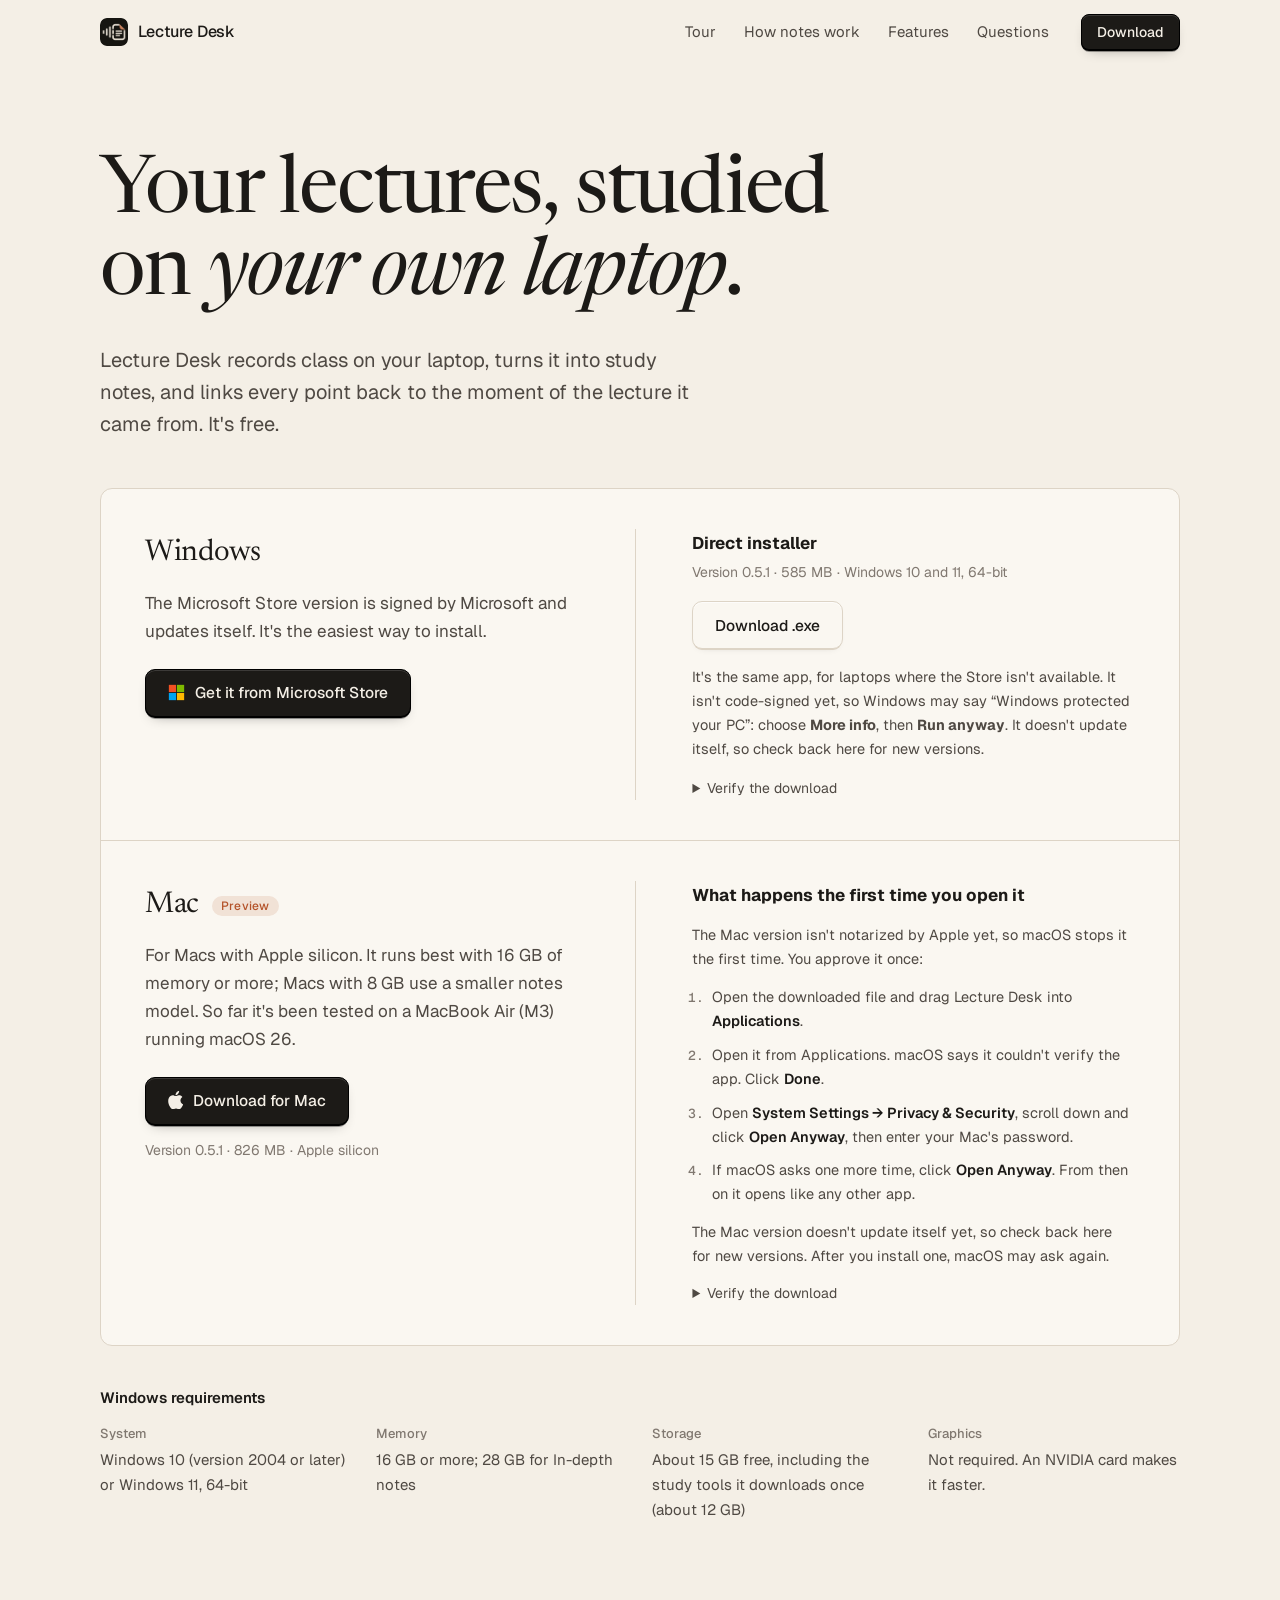
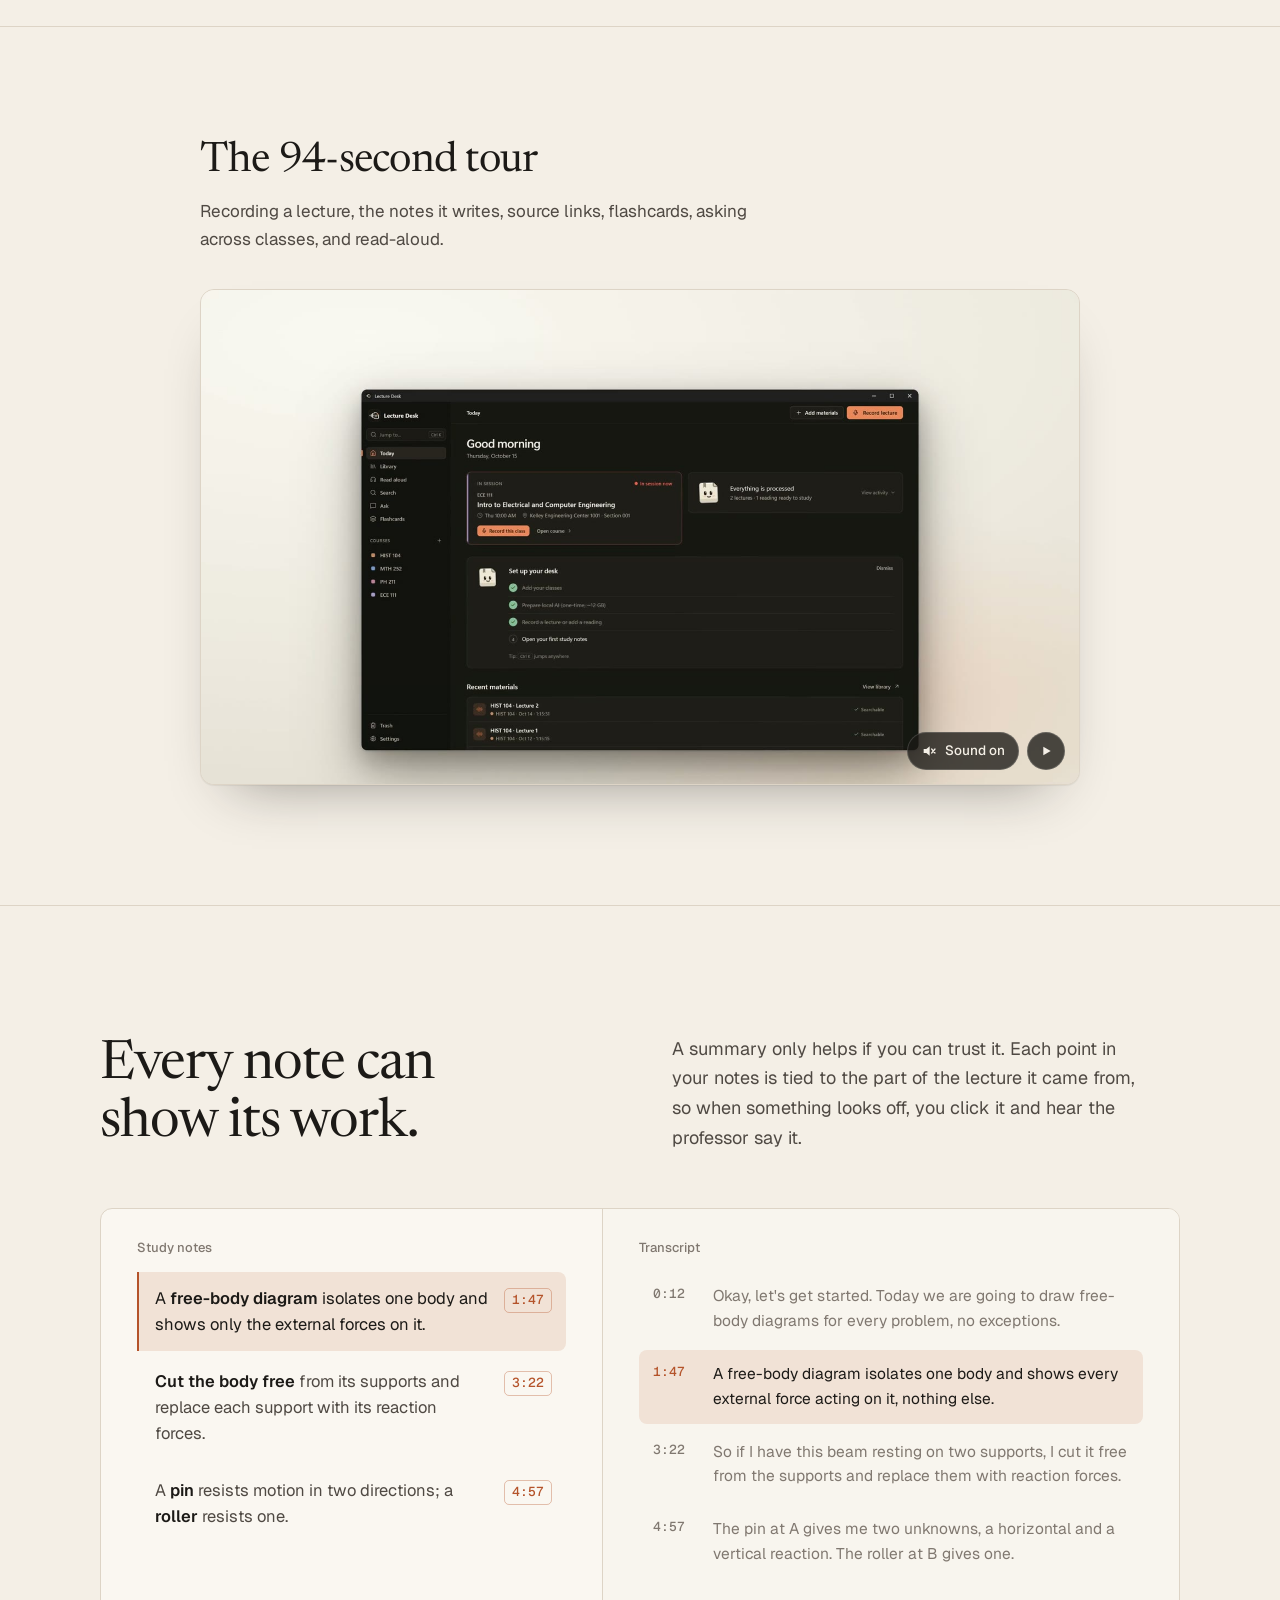
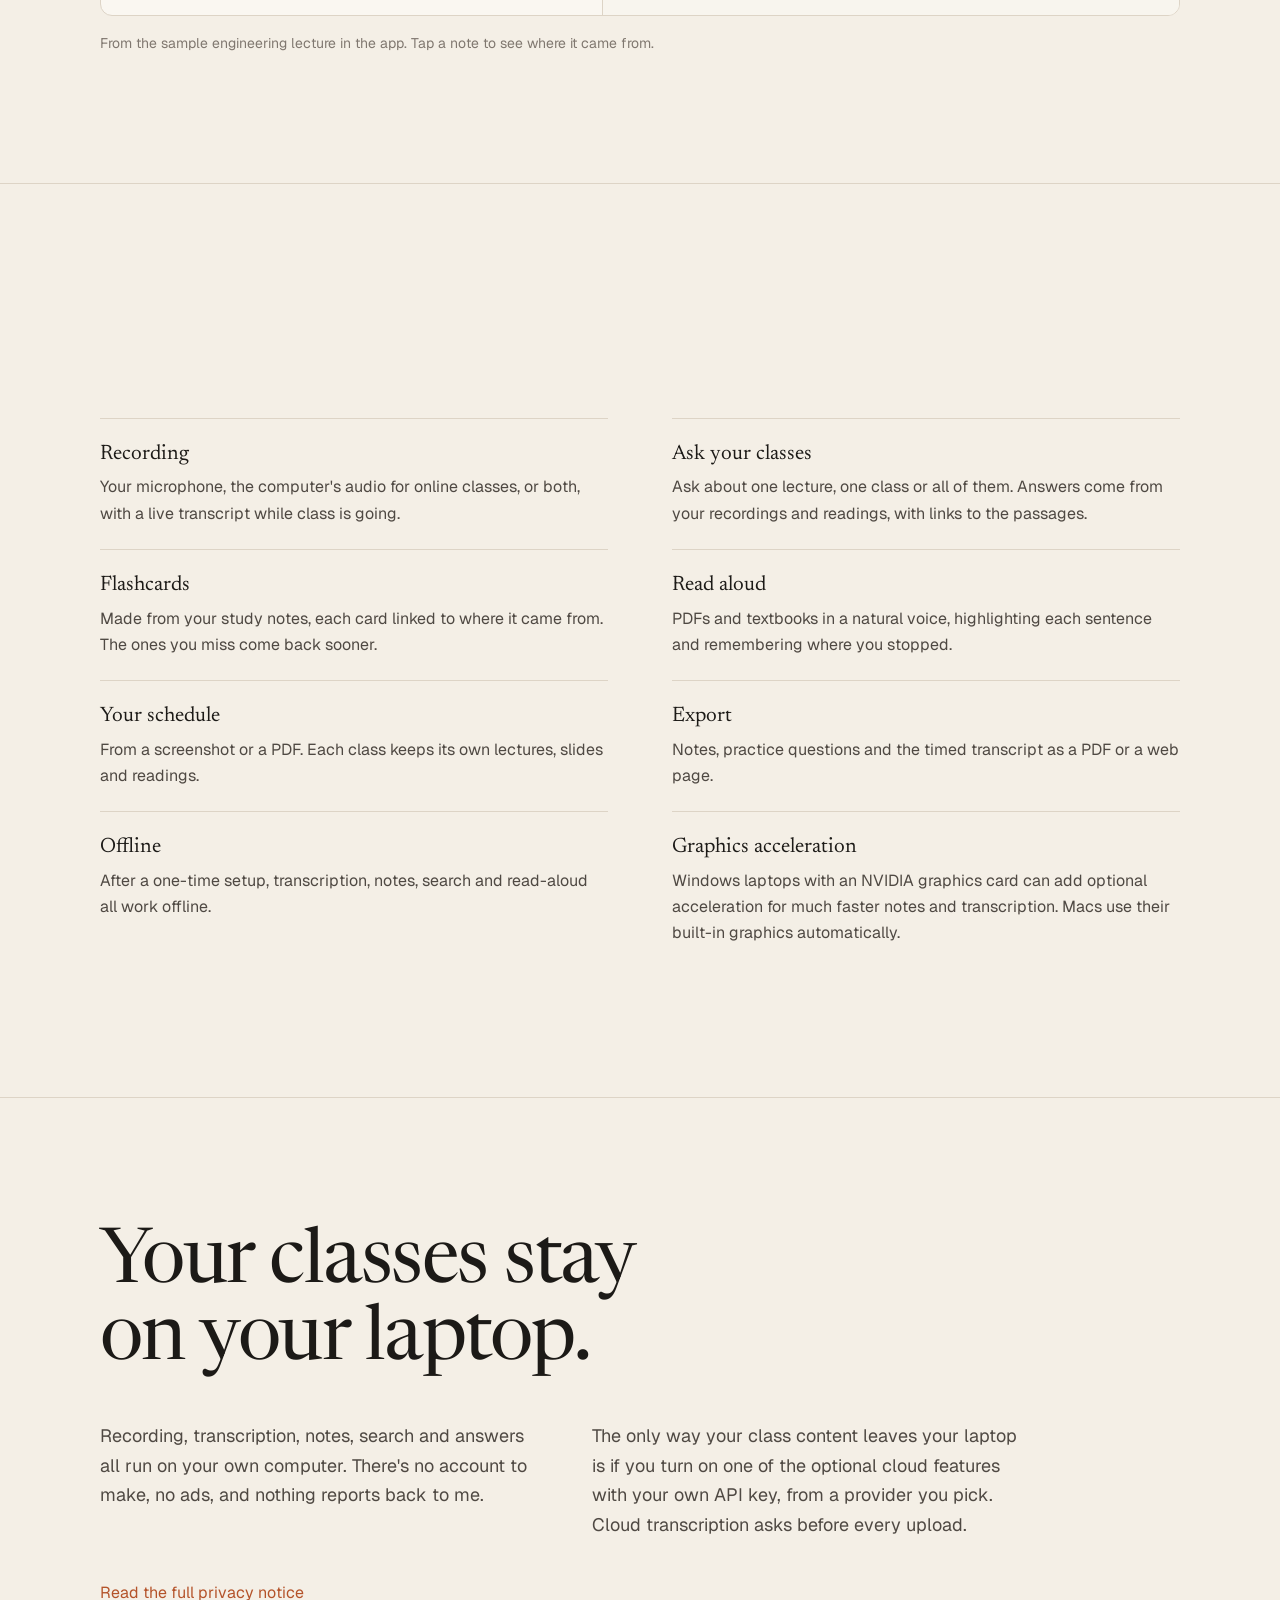
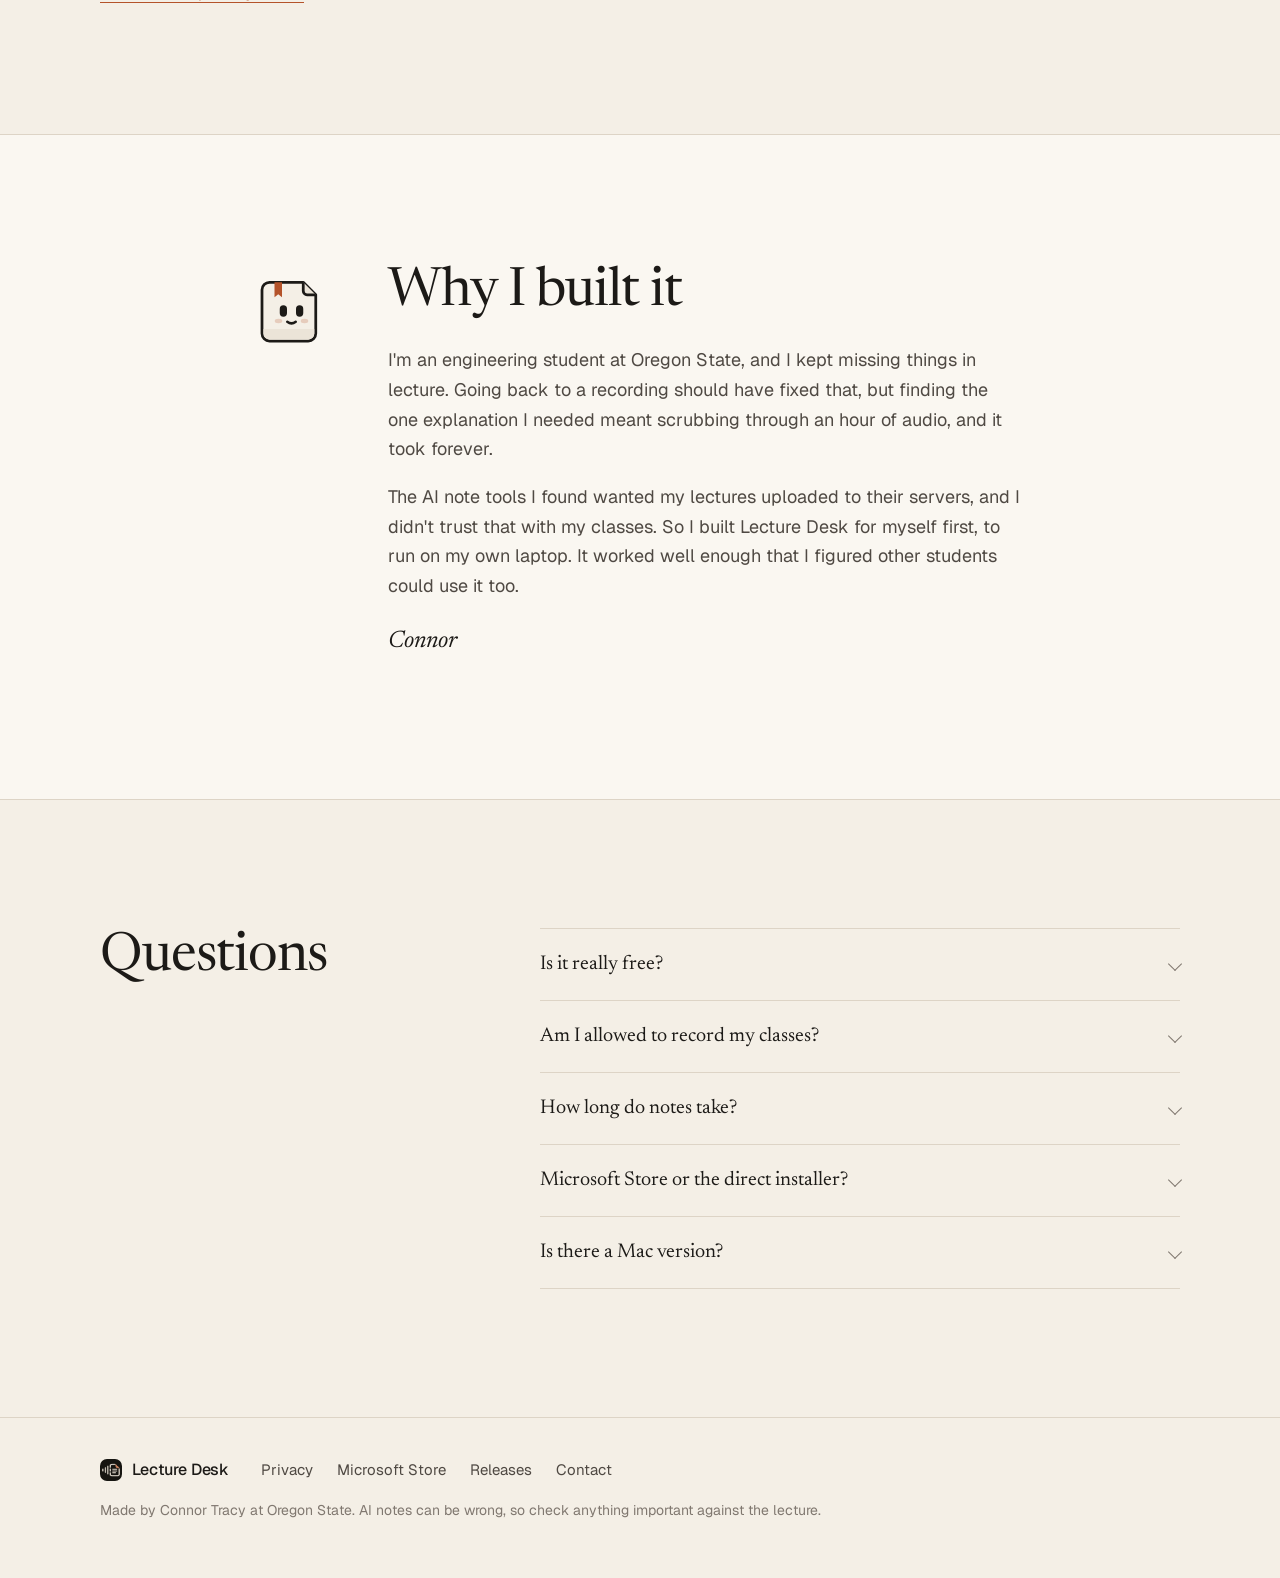
==== commit 7e059689: "Add the Mac preview download A Mac card next to Windows in the download box, with what happens the f" ====
--- a/index.html
+++ b/index.html
@@ -4,12 +4,12 @@
 <meta charset="utf-8">
 <meta name="viewport" content="width=device-width,initial-scale=1">
 <title>Lecture Desk — your lectures, studied on your own laptop</title>
-<meta name="description" content="Lecture Desk records class on your Windows laptop, turns it into study notes, and links every point back to the moment of the lecture it came from. Free.">
+<meta name="description" content="Lecture Desk records class on your laptop, turns it into study notes, and links every point back to the moment of the lecture it came from. Free for Windows, with a Mac preview.">
 <meta name="theme-color" content="#F4EFE6" media="(prefers-color-scheme: light)">
 <meta name="theme-color" content="#1A1816" media="(prefers-color-scheme: dark)">
 <meta property="og:type" content="website">
 <meta property="og:title" content="Lecture Desk">
-<meta property="og:description" content="Your lectures, studied on your own laptop. Free for Windows.">
+<meta property="og:description" content="Your lectures, studied on your own laptop. Free for Windows, with a Mac preview.">
 <meta property="og:url" content="https://connortracy020-oss.github.io/lecture-desk/">
 <meta property="og:image" content="https://connortracy020-oss.github.io/lecture-desk/img/og.jpg">
 <meta name="twitter:card" content="summary_large_image">
@@ -19,7 +19,7 @@
 <link rel="preconnect" href="https://fonts.googleapis.com">
 <link rel="preconnect" href="https://fonts.gstatic.com" crossorigin>
 <link href="https://fonts.googleapis.com/css2?family=Geist:wght@400;500;600&family=Geist+Mono:wght@400;500&family=Newsreader:ital,opsz,wght@0,6..72,400;0,6..72,500;1,6..72,400&display=swap" rel="stylesheet">
-<link rel="stylesheet" href="styles.css?v=top1">
+<link rel="stylesheet" href="styles.css?v=mac1">
 </head>
 <body>
 <a class="skip" href="#main">Skip to content</a>
@@ -41,7 +41,7 @@
   <section class="hero" id="top">
     <div class="wrap hero-copy">
       <h1>Your lectures, studied on <em>your own laptop</em>.</h1>
-      <p class="lede">Lecture Desk records class on your Windows laptop, turns it into study notes, and links every point back to the moment of the lecture it came from. It's free.</p>
+      <p class="lede">Lecture Desk records class on your laptop, turns it into study notes, and links every point back to the moment of the lecture it came from. It's free.</p>
     </div>
     <div class="wrap get" id="download" role="region" aria-label="Download">
       <div class="dl">
@@ -61,8 +61,31 @@
             <details class="hash-box"><summary>Verify the download</summary><p>Run <code>certutil -hashfile Lecture-Desk-0.5.1-Setup.exe SHA256</code> and compare it with:</p><p class="hash" data-direct-hash></p></details>
           </div>
         </div>
-      </div>
-      <p class="mac"><strong>Mac:</strong> a version for Apple silicon Macs is in development. It'll be here when it's ready.</p>
+        <div class="dl-mac">
+          <div class="mac-intro">
+            <h3>Mac <span class="tag">Preview</span></h3>
+            <p>For Macs with Apple silicon. It runs best with 16&nbsp;GB of memory or more; Macs with 8&nbsp;GB use a smaller notes model. So far it's been tested on a MacBook Air (M3) running macOS&nbsp;26.</p>
+            <a class="btn btn-ink" href="https://github.com/connortracy020-oss/lecture-desk/releases/download/v0.5.1/Lecture-Desk-0.5.1-mac-arm64.dmg" data-mac-link>
+              <svg class="apple" viewBox="0 0 17 20" aria-hidden="true"><path d="M14.1 10.6c0-2.6 2.1-3.8 2.2-3.9-1.2-1.8-3.1-2-3.7-2-1.6-.2-3.1.9-3.9.9-.8 0-2-.9-3.4-.9C3.6 4.8 2 5.8 1.1 7.4c-1.8 3.2-.5 7.9 1.3 10.5.9 1.3 1.9 2.7 3.3 2.6 1.3-.1 1.8-.8 3.4-.8s2 .8 3.4.8c1.4 0 2.3-1.3 3.2-2.6 1-1.5 1.4-2.9 1.4-3-.1 0-2.9-1.1-3-4.3zM11.5 3c.7-.9 1.2-2 1.1-3.2-1 0-2.3.7-3 1.6-.7.8-1.2 2-1.1 3.1 1.1.1 2.3-.6 3-1.5z"/></svg>
+              Download for Mac
+            </a>
+            <p class="meta">Version 0.5.1 · 826 MB · Apple silicon</p>
+          </div>
+          <div class="mac-steps">
+            <p><strong>What happens the first time you open it</strong></p>
+            <p class="note">The Mac version isn't notarized by Apple yet, so macOS stops it the first time. You approve it once:</p>
+            <ol class="steps">
+              <li>Open the downloaded file and drag Lecture Desk into <strong>Applications</strong>.</li>
+              <li>Open it from Applications. macOS says it couldn't verify the app. Click <strong>Done</strong>.</li>
+              <li>Open <strong>System Settings → Privacy &amp; Security</strong>, scroll down and click <strong>Open Anyway</strong>, then enter your Mac's password.<a class="btn btn-paper btn-sm settings-link" href="x-apple.systempreferences:com.apple.preference.security" data-mac-settings hidden>Open Privacy &amp; Security</a></li>
+              <li>If macOS asks one more time, click <strong>Open Anyway</strong>. From then on it opens like any other app.</li>
+            </ol>
+            <p class="note">The Mac version doesn't update itself yet, so check back here for new versions. After you install one, macOS may ask again.</p>
+            <details class="hash-box"><summary>Verify the download</summary><p>In Terminal, run <code>shasum -a 256 Lecture-Desk-0.5.1-mac-arm64.dmg</code> and compare it with:</p><p class="hash">9aad8ac2e04fb31ea334fd00d4ce24e74d5650d1fb0bce65e19ebc7296e15e14</p></details>
+          </div>
+        </div>
+      </div>
+      <p class="reqs-title">Windows requirements</p>
       <dl class="reqs">
         <div><dt>System</dt><dd>Windows 10 (version 2004 or later) or Windows 11, 64-bit</dd></div>
         <div><dt>Memory</dt><dd>16 GB or more; 28 GB for In-depth notes</dd></div>
@@ -130,7 +153,7 @@
         <div><dt>Your schedule</dt><dd>From a screenshot or a PDF. Each class keeps its own lectures, slides and readings.</dd></div>
         <div><dt>Export</dt><dd>Notes, practice questions and the timed transcript as a PDF or a web page.</dd></div>
         <div><dt>Offline</dt><dd>After a one-time setup, transcription, notes, search and read-aloud all work offline.</dd></div>
-        <div><dt>Graphics acceleration</dt><dd>Laptops with an NVIDIA graphics card can add optional acceleration for much faster notes and transcription.</dd></div>
+        <div><dt>Graphics acceleration</dt><dd>Windows laptops with an NVIDIA graphics card can add optional acceleration for much faster notes and transcription. Macs use their built-in graphics automatically.</dd></div>
       </dl>
     </div>
   </section>
@@ -174,7 +197,7 @@
         <details><summary>Am I allowed to record my classes?</summary><p>That depends on your school and your instructor. Check your class's recording rules and get any permission you need before you record.</p></details>
         <details><summary>How long do notes take?</summary><p>It depends on your laptop and how long the lecture is. Lecture Desk shows an estimate before it starts and keeps working in the background. An NVIDIA graphics card makes it much faster.</p></details>
         <details><summary>Microsoft Store or the direct installer?</summary><p>Use the Store if you can: it's signed and updates itself. The direct installer is the same app for laptops without the Store, and you'll need to download new versions from this page.</p></details>
-        <details><summary>Is there a Mac version?</summary><p>It's in development for Apple silicon Macs. The download will be on this page when it's ready.</p></details>
+        <details><summary>Is there a Mac version?</summary><p>Yes, a preview for Macs with Apple silicon. It isn't notarized by Apple yet, so the first time you open it you approve it once in System Settings; the steps are in the download section at the top. It doesn't update itself yet.</p></details>
       </div>
     </div>
   </section>
@@ -188,6 +211,6 @@
   </div>
 </footer>
 
-<script src="site.js?v=top1" defer></script>
+<script src="site.js?v=mac1" defer></script>
 </body>
 </html>
--- a/styles.css
+++ b/styles.css
@@ -178,8 +178,18 @@
 .dl-main > h3, .dl-main > p, .dl-main > .btn { grid-column: 1; }
 .dl-main > .btn { justify-self: start; align-self: start; }
 .dl-main > .direct { grid-column: 2; grid-row: 1 / span 3; margin: 0; padding: 0 0 0 56px; border-top: 0; border-left: 1px solid var(--rule); }
-.mac { margin-top: 20px; font-size: 15px; color: var(--ink-2); }
-.mac strong { font-weight: 600; color: var(--ink); }
+/* The Mac preview: the same two columns, with the first-open steps on the right. */
+.dl-mac { display: grid; grid-template-columns: minmax(0, 1fr) minmax(0, 1.15fr); gap: 0 56px; border-top: 1px solid var(--rule); }
+.mac-intro > p:not(.meta) { color: var(--ink-2); margin-bottom: 24px; max-width: 460px; }
+.mac-intro .meta { margin-top: 14px; font-size: 14px; color: var(--ink-3); }
+.mac-steps { display: grid; gap: 14px; align-content: start; padding-left: 56px; border-left: 1px solid var(--rule); }
+.tag { display: inline-block; vertical-align: middle; margin-left: 6px; padding: 4px 9px; border-radius: 999px; font: 500 12px/1 var(--sans); letter-spacing: .02em; color: var(--accent); background: var(--accent-wash); }
+.steps { margin: 0; padding-left: 20px; display: grid; gap: 10px; font-size: 14.5px; color: var(--ink-2); }
+.steps li::marker { color: var(--ink-3); font: 500 13px var(--mono); }
+.steps strong { color: var(--ink); font-weight: 600; }
+.settings-link { display: flex; width: max-content; margin-top: 12px; }
+.btn .apple { width: 15px; height: 18px; fill: currentColor; margin-top: -2px; }
+.reqs-title { margin-top: 40px; font-size: 15px; font-weight: 600; }
 .dl h3 { font-size: 30px; letter-spacing: -.01em; margin-bottom: 10px; }
 .dl-main > p { color: var(--ink-2); margin-bottom: 24px; max-width: 460px; }
 .direct { margin-top: 32px; padding-top: 28px; border-top: 1px solid var(--rule); display: grid; gap: 16px; }
@@ -192,10 +202,10 @@
 .hash-box p { margin-top: 10px; font-size: 14px; color: var(--ink-2); }
 .hash { font: 12.5px/1.6 var(--mono); color: var(--ink-3); word-break: break-all; }
 code { font: 13px var(--mono); padding: 1px 6px; border-radius: 5px; background: var(--paper-2); }
-.reqs { display: grid; grid-template-columns: repeat(4, 1fr); gap: 24px; margin: 40px 0 0; }
+.reqs { display: grid; grid-template-columns: repeat(4, 1fr); gap: 24px; margin: 16px 0 0; }
 .reqs dt { font: 500 13px/1 var(--sans); color: var(--ink-3); margin-bottom: 8px; }
 .reqs dd { margin: 0; font-size: 15px; color: var(--ink-2); }
-@media (max-width: 860px) { .dl-main { grid-template-columns: 1fr; grid-template-rows: none; } .dl-main > .direct { grid-column: 1; grid-row: auto; margin-top: 32px; padding: 28px 0 0; border-left: 0; border-top: 1px solid var(--rule); } .reqs { grid-template-columns: 1fr 1fr; } }
+@media (max-width: 860px) { .dl-mac { grid-template-columns: 1fr; } .mac-steps { margin-top: 32px; padding: 28px 0 0; border-left: 0; border-top: 1px solid var(--rule); } .dl-main { grid-template-columns: 1fr; grid-template-rows: none; } .dl-main > .direct { grid-column: 1; grid-row: auto; margin-top: 32px; padding: 28px 0 0; border-left: 0; border-top: 1px solid var(--rule); } .reqs { grid-template-columns: 1fr 1fr; } }
 @media (max-width: 520px) { .dl > div { padding: 28px 22px; } .reqs { grid-template-columns: 1fr; } .dl .btn { width: 100%; } }
 
 /* Questions */
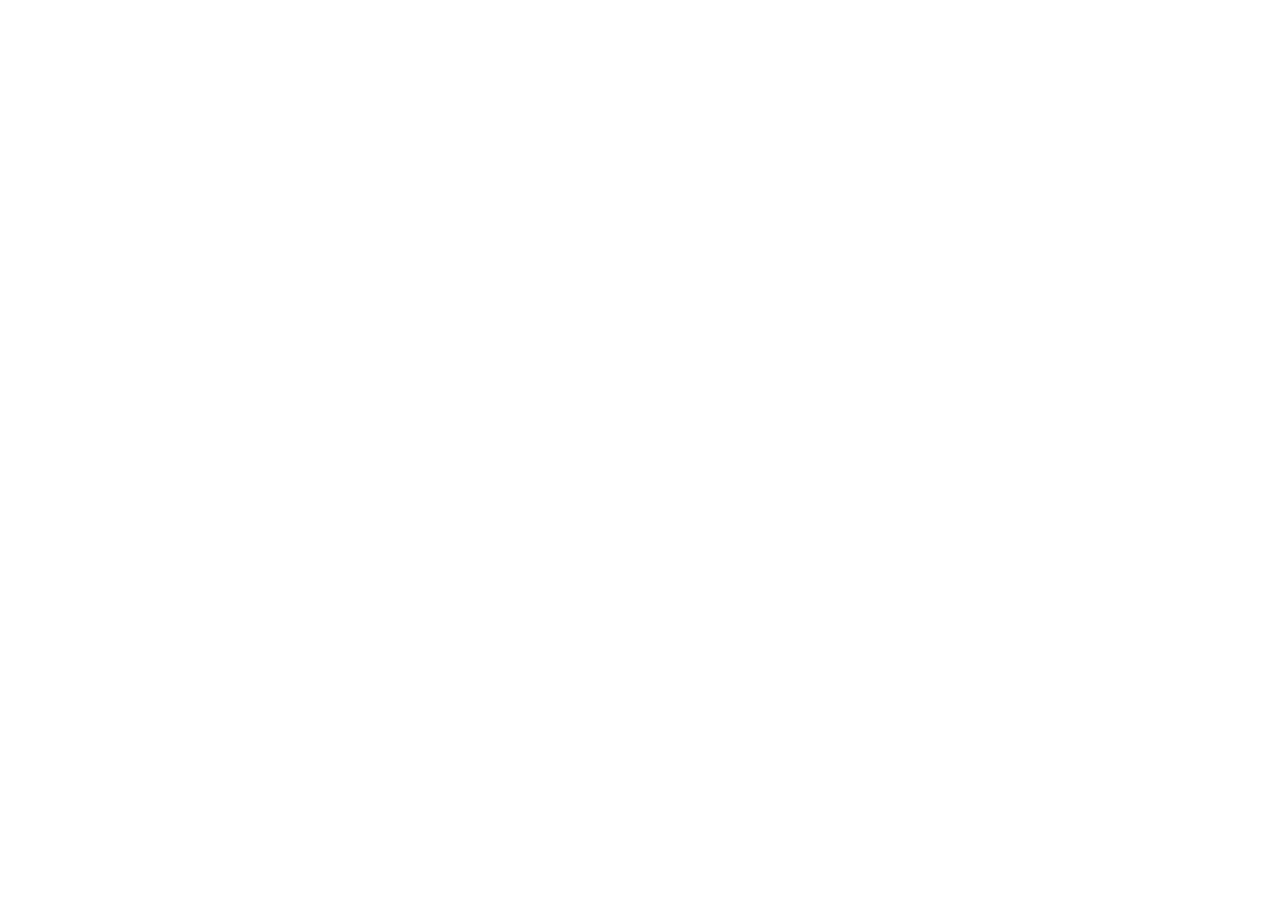
==== commit d9eeb88b: "Forward the old address to lecturedesk.github.io Co-Authored-By: Claude Opus 5.5 <noreply@anthropic." ====
--- a/index.html
+++ b/index.html
@@ -3,214 +3,17 @@
 <head>
 <meta charset="utf-8">
 <meta name="viewport" content="width=device-width,initial-scale=1">
-<title>Lecture Desk — your lectures, studied on your own laptop</title>
-<meta name="description" content="Lecture Desk records class on your laptop, turns it into study notes, and links every point back to the moment of the lecture it came from. Free for Windows, with a Mac preview.">
-<meta name="theme-color" content="#F4EFE6" media="(prefers-color-scheme: light)">
-<meta name="theme-color" content="#1A1816" media="(prefers-color-scheme: dark)">
-<meta property="og:type" content="website">
-<meta property="og:title" content="Lecture Desk">
-<meta property="og:description" content="Your lectures, studied on your own laptop. Free for Windows, with a Mac preview.">
-<meta property="og:url" content="https://connortracy020-oss.github.io/lecture-desk/">
-<meta property="og:image" content="https://connortracy020-oss.github.io/lecture-desk/img/og.jpg">
-<meta name="twitter:card" content="summary_large_image">
-<link rel="icon" href="favicon.ico" sizes="any">
-<link rel="icon" type="image/png" href="img/favicon-64.png">
-<link rel="apple-touch-icon" href="img/apple-touch-icon.png">
-<link rel="preconnect" href="https://fonts.googleapis.com">
-<link rel="preconnect" href="https://fonts.gstatic.com" crossorigin>
-<link href="https://fonts.googleapis.com/css2?family=Geist:wght@400;500;600&family=Geist+Mono:wght@400;500&family=Newsreader:ital,opsz,wght@0,6..72,400;0,6..72,500;1,6..72,400&display=swap" rel="stylesheet">
-<link rel="stylesheet" href="styles.css?v=mac1">
+<title>Lecture Desk has moved</title>
+<link rel="canonical" href="https://lecturedesk.github.io/">
+<meta http-equiv="refresh" content="0; url=https://lecturedesk.github.io/">
+<script>
+  // Keep the page and section someone linked to, e.g. /lecture-desk/privacy.html or #download.
+  const rest = location.pathname.replace(/^\/lecture-desk\/?/, '');
+  location.replace('https://lecturedesk.github.io/' + rest + location.search + location.hash);
+</script>
+<style>body{margin:0;min-height:100vh;display:grid;place-items:center;background:#F4EFE6;color:#1C1A17;font:17px/1.6 system-ui,sans-serif}a{color:#B4532A}@media (prefers-color-scheme:dark){body{background:#1A1816;color:#EDE6DA}a{color:#E0895F}}</style>
 </head>
 <body>
-<a class="skip" href="#main">Skip to content</a>
-
-<header class="nav">
-  <div class="wrap nav-inner">
-    <a class="brand" href="#top" aria-label="Lecture Desk, back to top"><picture><source srcset="img/icon-light-512.png" media="(prefers-color-scheme: dark)"><img src="img/icon-512.png" alt="" width="28" height="28"></picture>Lecture Desk</a>
-    <nav class="nav-links" aria-label="Sections">
-      <a href="#tour">Tour</a>
-      <a href="#notes">How notes work</a>
-      <a href="#features">Features</a>
-      <a href="#faq">Questions</a>
-    </nav>
-    <a class="btn btn-ink btn-sm" href="#download">Download</a>
-  </div>
-</header>
-
-<main id="main">
-  <section class="hero" id="top">
-    <div class="wrap hero-copy">
-      <h1>Your lectures, studied on <em>your own laptop</em>.</h1>
-      <p class="lede">Lecture Desk records class on your laptop, turns it into study notes, and links every point back to the moment of the lecture it came from. It's free.</p>
-    </div>
-    <div class="wrap get" id="download" role="region" aria-label="Download">
-      <div class="dl">
-        <div class="dl-main">
-          <h3>Windows</h3>
-          <p>The Microsoft Store version is signed by Microsoft and updates itself. It's the easiest way to install.</p>
-          <a class="btn btn-ink" href="https://apps.microsoft.com/detail/9MX0MPG0RQTL">
-            <svg class="ms" viewBox="0 0 20 20" aria-hidden="true"><rect x="1" y="1" width="8.5" height="8.5" fill="#F25022"/><rect x="10.5" y="1" width="8.5" height="8.5" fill="#7FBA00"/><rect x="1" y="10.5" width="8.5" height="8.5" fill="#00A4EF"/><rect x="10.5" y="10.5" width="8.5" height="8.5" fill="#FFB900"/></svg>
-            Get it from Microsoft Store
-          </a>
-          <div class="direct" data-direct-only hidden>
-            <div class="direct-row">
-              <p><strong>Direct installer</strong><br><span data-direct-meta>Windows 10 and 11, 64-bit</span></p>
-              <a class="btn btn-paper" data-direct-link href="#">Download .exe</a>
-            </div>
-            <p class="note">It's the same app, for laptops where the Store isn't available. It isn't code-signed yet, so Windows may say <q>Windows protected your PC</q>: choose <strong>More info</strong>, then <strong>Run anyway</strong>. It doesn't update itself, so check back here for new versions.</p>
-            <details class="hash-box"><summary>Verify the download</summary><p>Run <code>certutil -hashfile Lecture-Desk-0.5.1-Setup.exe SHA256</code> and compare it with:</p><p class="hash" data-direct-hash></p></details>
-          </div>
-        </div>
-        <div class="dl-mac">
-          <div class="mac-intro">
-            <h3>Mac <span class="tag">Preview</span></h3>
-            <p>For Macs with Apple silicon. It runs best with 16&nbsp;GB of memory or more; Macs with 8&nbsp;GB use a smaller notes model. So far it's been tested on a MacBook Air (M3) running macOS&nbsp;26.</p>
-            <a class="btn btn-ink" href="https://github.com/connortracy020-oss/lecture-desk/releases/download/v0.5.1/Lecture-Desk-0.5.1-mac-arm64.dmg" data-mac-link>
-              <svg class="apple" viewBox="0 0 17 20" aria-hidden="true"><path d="M14.1 10.6c0-2.6 2.1-3.8 2.2-3.9-1.2-1.8-3.1-2-3.7-2-1.6-.2-3.1.9-3.9.9-.8 0-2-.9-3.4-.9C3.6 4.8 2 5.8 1.1 7.4c-1.8 3.2-.5 7.9 1.3 10.5.9 1.3 1.9 2.7 3.3 2.6 1.3-.1 1.8-.8 3.4-.8s2 .8 3.4.8c1.4 0 2.3-1.3 3.2-2.6 1-1.5 1.4-2.9 1.4-3-.1 0-2.9-1.1-3-4.3zM11.5 3c.7-.9 1.2-2 1.1-3.2-1 0-2.3.7-3 1.6-.7.8-1.2 2-1.1 3.1 1.1.1 2.3-.6 3-1.5z"/></svg>
-              Download for Mac
-            </a>
-            <p class="meta">Version 0.5.1 · 826 MB · Apple silicon</p>
-          </div>
-          <div class="mac-steps">
-            <p><strong>What happens the first time you open it</strong></p>
-            <p class="note">The Mac version isn't notarized by Apple yet, so macOS stops it the first time. You approve it once:</p>
-            <ol class="steps">
-              <li>Open the downloaded file and drag Lecture Desk into <strong>Applications</strong>.</li>
-              <li>Open it from Applications. macOS says it couldn't verify the app. Click <strong>Done</strong>.</li>
-              <li>Open <strong>System Settings → Privacy &amp; Security</strong>, scroll down and click <strong>Open Anyway</strong>, then enter your Mac's password.<a class="btn btn-paper btn-sm settings-link" href="x-apple.systempreferences:com.apple.preference.security" data-mac-settings hidden>Open Privacy &amp; Security</a></li>
-              <li>If macOS asks one more time, click <strong>Open Anyway</strong>. From then on it opens like any other app.</li>
-            </ol>
-            <p class="note">The Mac version doesn't update itself yet, so check back here for new versions. After you install one, macOS may ask again.</p>
-            <details class="hash-box"><summary>Verify the download</summary><p>In Terminal, run <code>shasum -a 256 Lecture-Desk-0.5.1-mac-arm64.dmg</code> and compare it with:</p><p class="hash">9aad8ac2e04fb31ea334fd00d4ce24e74d5650d1fb0bce65e19ebc7296e15e14</p></details>
-          </div>
-        </div>
-      </div>
-      <p class="reqs-title">Windows requirements</p>
-      <dl class="reqs">
-        <div><dt>System</dt><dd>Windows 10 (version 2004 or later) or Windows 11, 64-bit</dd></div>
-        <div><dt>Memory</dt><dd>16 GB or more; 28 GB for In-depth notes</dd></div>
-        <div><dt>Storage</dt><dd>About 15 GB free, including the study tools it downloads once (about 12 GB)</dd></div>
-        <div><dt>Graphics</dt><dd>Not required. An NVIDIA card makes it faster.</dd></div>
-      </dl>
-    </div>
-  </section>
-
-  <section class="tour" id="tour" aria-labelledby="tour-title">
-    <div class="wrap tour-inner">
-      <div class="tour-head fade">
-        <h2 id="tour-title">The 94-second tour</h2>
-        <p>Recording a lecture, the notes it writes, source links, flashcards, asking across classes, and read-aloud.</p>
-      </div>
-      <figure class="film fade" data-film>
-        <video muted playsinline loop preload="metadata" poster="media/launch.jpg" aria-label="A 94-second tour of Lecture Desk: recording a lecture, the study notes it writes, source links, flashcards, asking across classes, and read-aloud"><source src="media/launch.mp4" type="video/mp4"></video>
-        <div class="film-controls" hidden>
-          <button type="button" class="film-sound" aria-pressed="false"><svg viewBox="0 0 24 24" aria-hidden="true"><path class="i-speaker" d="M4 9h4l5-4v14l-5-4H4z"/><path class="i-off" d="M16 9l5 6M21 9l-5 6"/><path class="i-on" d="M16.5 8.5a5 5 0 0 1 0 7M19 6a8.5 8.5 0 0 1 0 12"/></svg><span>Sound on</span></button>
-          <button type="button" class="film-play" aria-label="Pause the video"><svg viewBox="0 0 24 24" aria-hidden="true"><path class="i-pause" d="M8 5h3v14H8zM13 5h3v14h-3z"/><path class="i-play" d="M8 5.5v13l11-6.5z"/></svg></button>
-        </div>
-      </figure>
-    </div>
-  </section>
-
-  <section class="notes" id="notes" aria-labelledby="notes-title">
-    <div class="wrap">
-      <div class="notes-head fade">
-        <h2 id="notes-title">Every note can show its work.</h2>
-        <p>A summary only helps if you can trust it. Each point in your notes is tied to the part of the lecture it came from, so when something looks off, you click it and hear the professor say it.</p>
-      </div>
-
-      <div class="proof fade" data-proof>
-        <div class="proof-notes">
-          <p class="pane-title">Study notes</p>
-          <ul>
-            <li><button type="button" aria-pressed="true" data-line="l1"><span>A <b>free-body diagram</b> isolates one body and shows only the external forces on it.</span><time>1:47</time></button></li>
-            <li><button type="button" aria-pressed="false" data-line="l2"><span><b>Cut the body free</b> from its supports and replace each support with its reaction forces.</span><time>3:22</time></button></li>
-            <li><button type="button" aria-pressed="false" data-line="l3"><span>A <b>pin</b> resists motion in two directions; a <b>roller</b> resists one.</span><time>4:57</time></button></li>
-          </ul>
-        </div>
-        <div class="proof-transcript" aria-live="polite">
-          <p class="pane-title">Transcript</p>
-          <ol>
-            <li id="l0"><time>0:12</time><span>Okay, let's get started. Today we are going to draw free-body diagrams for every problem, no exceptions.</span></li>
-            <li id="l1" class="lit"><time>1:47</time><span>A free-body diagram isolates one body and shows every external force acting on it, nothing else.</span></li>
-            <li id="l2"><time>3:22</time><span>So if I have this beam resting on two supports, I cut it free from the supports and replace them with reaction forces.</span></li>
-            <li id="l3"><time>4:57</time><span>The pin at A gives me two unknowns, a horizontal and a vertical reaction. The roller at B gives one.</span></li>
-          </ol>
-        </div>
-      </div>
-      <p class="caption fade">From the sample engineering lecture in the app. Tap a note to see where it came from.</p>
-
-    </div>
-  </section>
-
-  <section class="features" id="features" aria-labelledby="features-title">
-    <div class="wrap">
-      <h2 id="features-title" class="fade">What else it does</h2>
-      <dl class="feature-list fade">
-        <div><dt>Recording</dt><dd>Your microphone, the computer's audio for online classes, or both, with a live transcript while class is going.</dd></div>
-        <div><dt>Ask your classes</dt><dd>Ask about one lecture, one class or all of them. Answers come from your recordings and readings, with links to the passages.</dd></div>
-        <div><dt>Flashcards</dt><dd>Made from your study notes, each card linked to where it came from. The ones you miss come back sooner.</dd></div>
-        <div><dt>Read aloud</dt><dd>PDFs and textbooks in a natural voice, highlighting each sentence and remembering where you stopped.</dd></div>
-        <div><dt>Your schedule</dt><dd>From a screenshot or a PDF. Each class keeps its own lectures, slides and readings.</dd></div>
-        <div><dt>Export</dt><dd>Notes, practice questions and the timed transcript as a PDF or a web page.</dd></div>
-        <div><dt>Offline</dt><dd>After a one-time setup, transcription, notes, search and read-aloud all work offline.</dd></div>
-        <div><dt>Graphics acceleration</dt><dd>Windows laptops with an NVIDIA graphics card can add optional acceleration for much faster notes and transcription. Macs use their built-in graphics automatically.</dd></div>
-      </dl>
-    </div>
-  </section>
-
-  <section class="privacy" id="privacy" aria-labelledby="privacy-title">
-    <div class="wrap privacy-inner fade">
-      <h2 id="privacy-title">Your classes stay on your&nbsp;laptop.</h2>
-      <div class="privacy-cols">
-        <p>Recording, transcription, notes, search and answers all run on your own computer. There's no account to make, no ads, and nothing reports back to me.</p>
-        <p>The only way your class content leaves your laptop is if you turn on one of the optional cloud features with your own API key, from a provider you pick. Cloud transcription asks before every upload.</p>
-      </div>
-      <a class="text-link" href="privacy.html">Read the full privacy notice</a>
-    </div>
-  </section>
-
-  <section class="why" aria-labelledby="why-title">
-    <div class="wrap why-inner fade">
-      <svg class="folio" viewBox="0 0 32 32" aria-hidden="true">
-        <path class="f-page" d="M7 4.5h13.5l5 5V25a3 3 0 0 1-3 3H7a3 3 0 0 1-3-3V7.5a3 3 0 0 1 3-3z"/>
-        <path class="f-shade" d="M4.6 23.2V25a2.4 2.4 0 0 0 2.4 2.4h15.5a2.4 2.4 0 0 0 2.4-2.4v-1.8z"/>
-        <path class="f-fold" d="M20.5 4.5v3.5a1.5 1.5 0 0 0 1.5 1.5h3.5"/>
-        <path class="f-ribbon" d="M9 4.5v6l1.5-1.2 1.5 1.2v-6z"/>
-        <ellipse class="f-cheek" cx="10.6" cy="20" rx="1.5" ry=".9"/><ellipse class="f-cheek" cx="21" cy="20" rx="1.5" ry=".9"/>
-        <rect class="f-eye" x="11.1" y="13.7" width="2.9" height="4.6" rx="1.45"/><rect class="f-eye" x="17.6" y="13.7" width="2.9" height="4.6" rx="1.45"/>
-        <path class="f-mouth" d="M14.1 20.3q1.7 1.3 3.4 0"/>
-      </svg>
-      <div class="why-text">
-        <h2 id="why-title">Why I built it</h2>
-        <p>I'm an engineering student at Oregon State, and I kept missing things in lecture. Going back to a recording should have fixed that, but finding the one explanation I needed meant scrubbing through an hour of audio, and it took forever.</p>
-        <p>The AI note tools I found wanted my lectures uploaded to their servers, and I didn't trust that with my classes. So I built Lecture Desk for myself first, to run on my own laptop. It worked well enough that I figured other students could use it too.</p>
-        <p class="sign">Connor</p>
-      </div>
-    </div>
-  </section>
-
-  <section class="faq" id="faq" aria-labelledby="faq-title">
-    <div class="wrap faq-inner">
-      <h2 id="faq-title" class="fade">Questions</h2>
-      <div class="faq-list fade">
-        <details><summary>Is it really free?</summary><p>Yes, with no subscription. The one thing that can cost money is optional cloud AI, which runs on your own API key, so that provider bills you directly if you turn it on.</p></details>
-        <details><summary>Am I allowed to record my classes?</summary><p>That depends on your school and your instructor. Check your class's recording rules and get any permission you need before you record.</p></details>
-        <details><summary>How long do notes take?</summary><p>It depends on your laptop and how long the lecture is. Lecture Desk shows an estimate before it starts and keeps working in the background. An NVIDIA graphics card makes it much faster.</p></details>
-        <details><summary>Microsoft Store or the direct installer?</summary><p>Use the Store if you can: it's signed and updates itself. The direct installer is the same app for laptops without the Store, and you'll need to download new versions from this page.</p></details>
-        <details><summary>Is there a Mac version?</summary><p>Yes, a preview for Macs with Apple silicon. It isn't notarized by Apple yet, so the first time you open it you approve it once in System Settings; the steps are in the download section at the top. It doesn't update itself yet.</p></details>
-      </div>
-    </div>
-  </section>
-</main>
-
-<footer class="footer">
-  <div class="wrap footer-inner">
-    <a class="brand" href="#top"><picture><source srcset="img/icon-light-512.png" media="(prefers-color-scheme: dark)"><img src="img/icon-512.png" alt="" width="22" height="22"></picture>Lecture Desk</a>
-    <nav aria-label="Footer"><a href="privacy.html">Privacy</a><a href="https://apps.microsoft.com/detail/9MX0MPG0RQTL">Microsoft Store</a><a href="https://github.com/connortracy020-oss/lecture-desk/releases">Releases</a><a href="mailto:connor.tracy@gmail.com">Contact</a></nav>
-    <p>Made by Connor Tracy at Oregon State. AI notes can be wrong, so check anything important against the lecture.</p>
-  </div>
-</footer>
-
-<script src="site.js?v=mac1" defer></script>
+<p>Lecture Desk has moved to <a href="https://lecturedesk.github.io/">lecturedesk.github.io</a>.</p>
 </body>
 </html>
